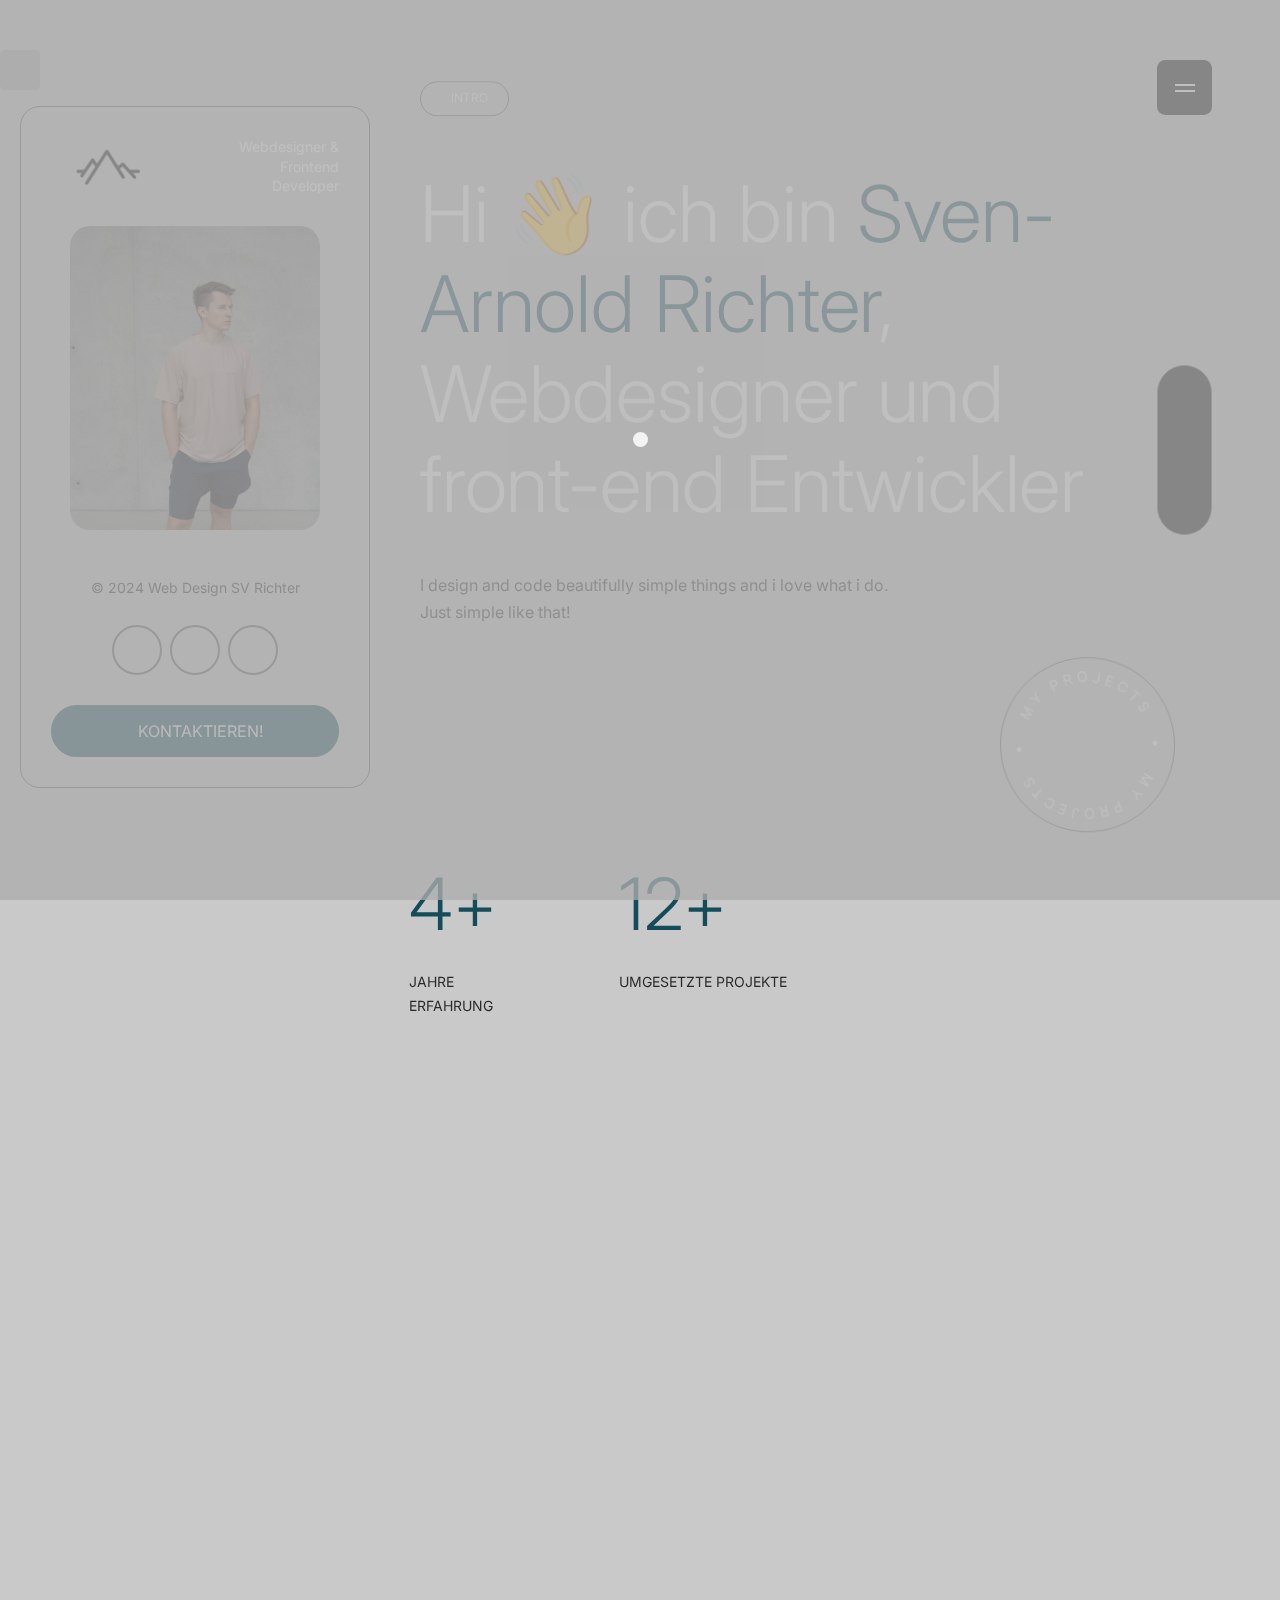
==== home1.html @ eec2a37b "added Footer and Website mockup's" ====
<!DOCTYPE html>
<html lang="en">
<head>
    <meta charset="UTF-8">
    <meta http-equiv="X-UA-Compatible" content="IE=edge">
    <meta name="viewport" content="width=device-width, initial-scale=1.0">
    <title>Webdesign-svrichter Portfolio onepage</title>
    <link rel="icon" type="image/x-icon" href="./assets/images/favicon.png">

    <!-- Font Awesome -->
    <link href="https://cdnjs.cloudflare.com/ajax/libs/font-awesome/6.0.0/css/all.min.css" rel="stylesheet" />
    <!-- Google Fonts -->
    <link href="https://fonts.googleapis.com/css?family=Roboto:300,400,500,700&display=swap" rel="stylesheet"/>
    <!-- MDB -->
    <link href="https://cdnjs.cloudflare.com/ajax/libs/mdb-ui-kit/7.2.0/mdb.min.css" rel="stylesheet"/>
    
    <!-- Font -->
    <link rel="preconnect" href="https://fonts.googleapis.com">
    <link rel="preconnect" href="https://fonts.gstatic.com" crossorigin>
    <link href="https://fonts.googleapis.com/css2?family=Inter:wght@100;200;300;400;500;600;700;800;900&display=swap" rel="stylesheet">

    <!-- Stylesheet -->
    <link rel="stylesheet" href="https://maxst.icons8.com/vue-static/landings/line-awesome/line-awesome/1.3.0/css/line-awesome.min.css">
    <link href="./assets/css/bootstrap.min.css" rel="stylesheet">
    <link rel="stylesheet" href="./assets/css/owl.carousel.min.css">
    <link rel="stylesheet" href="./assets/css/owl.theme.default.min.css">
    <link rel="stylesheet" href="./assets/css/animate.min.css">
    <link rel="stylesheet" href="./assets/css/smooth-scrollbar.css">
    <link rel="stylesheet" href="./assets/css/lightbox.min.css">

    <link rel="stylesheet" href="./assets/css/style.css">
    <link rel="stylesheet" href="./assets/css/responsive.css">

</head>
<body class="home1-page">

    <div class="page-loader">
        <div class="bounceball"></div>
    </div>

    <span class="icon-menu">
        <span class="bar"></span>
        <span class="bar"></span>
    </span>

    <div class="global-color">
        <span class="setting-toggle">
            <i class="las la-cog"></i>
        </span>
        <div class="inner">
            <div class="overlay"></div>
            <div class="global-color-option">
                <span class="close-settings">
                    <i class="las la-times"></i>
                </span>
                <h2>Configuration</h2>
                <div class="global-color-option-inner">
                    <p>Colors</p>
                    <div class="color-boxed">
                        <a href="#" class="clr-active" onclick="color1();"></a>
                        <a href="#" onclick="color2();"></a>
                        <a href="#" onclick="color3();"></a>
                        <a href="#" onclick="color4();"></a>
                        <a href="#" onclick="color5();"></a>
                        <a href="#" onclick="color6();"></a>
                        <a href="#" onclick="color7();"></a>
                        <a href="#" onclick="color8();"></a>
                    </div>

                    <p>THREE DIMENSIONAL SHAPES</p>
                    <ul class="themes">
                        <li class="active"><a href="./home1.html">Solid Color</a></li>
                        <li><a href="./home2.html">Simple Strings</a></li>
                        <li><a href="./home3.html">Water Waves</a></li>
                    </ul>
                </div>
            </div>
        </div>
    </div>

    <div class="responsive-sidebar-menu">
        <div class="overlay"></div>
        <div class="sidebar-menu-inner">
            <div class="menu-wrap">
                <p class="menu-title">Menu</p>
                <ul class="menu scroll-nav-responsive d-flex">
                    <li>
                        <a class="scroll-to" href="#home">
                            <i class="las la-home"></i> <span>Home</span>
                        </a>
                    </li>
                    <li>
                        <a class="scroll-to" href="#about">
                            <i class="lar la-user"></i> <span>Über mich</span>
                        </a>
                    </li>
                    <li>
                        <a class="scroll-to" href="#resume">
                            <i class="las la-briefcase"></i> <span>Lebenslauf</span>
                        </a>
                    </li>
                    <li>
                        <a class="scroll-to" href="#services">
                            <i class="las la-stream"></i> <span>Service</span>
                        </a>
                    </li>
                    <li>
                        <a class="scroll-to" href="#skills">
                            <i class="las la-shapes"></i> <span>Skills</span>
                        </a>
                    </li>
                    <li>
                        <a class="scroll-to" href="#portfolio">
                            <i class="las la-grip-vertical"></i> <span>Portfolio</span>
                        </a>
                    </li>
                    <li>
                        <a class="scroll-to" href="#contact">
                            <i class="las la-envelope"></i> <span>Kontakt</span>
                        </a>
                    </li>
                </ul>
            </div>

            <div class="sidebar-social">
                <p class="menu-title">Social</p>
                <ul class="social-links d-flex align-items-center">
                    <li>
                        <a href=""><i class="lab la-linkedin"></i></a>
                    </li>
                    <li>
                        <a href=""><i class="lab la-instagram"></i></a>
                    </li>
                    <li>
                        <a href=""><i class="lab la-github"></i></a>
                    </li>
                </ul>
            </div>
        </div>
    </div>

    <ul class="menu scroll-nav d-flex">
        <li>
            <a class="scroll-to" href="#home">
                <span>Home</span> <i class="las la-home"></i>
            </a>
        </li>
        <li>
            <a class="scroll-to" href="#about">
                <span>Über mich</span> <i class="lar la-user"></i>
            </a>
        </li>
        <li>
            <a class="scroll-to" href="#resume">
                <span>Lebenslauf</span> <i class="las la-briefcase"></i>
            </a>
        </li>
        <li>
            <a href="#services">
                <span>Service</span> <i class="las la-stream"></i>
            </a>
        </li>
        <li>
            <a class="scroll-to" href="#skills">
                <span>Skills</span> <i class="las la-shapes"></i>
            </a>
        </li>
        <li>
            <a class="scroll-to" href="#portfolio">
                <span>Portfolio</span> <i class="las la-grip-vertical"></i>
            </a>
        </li>
        <li>
            <a class="scroll-to" href="#contact">
                <span>Kontakt</span> <i class="las la-envelope"></i>
            </a>
        </li>
    </ul>

    <div class="left-sidebar my-4">
        <div class="sidebar-header d-flex align-items-center justify-content-between">
            <img src="./assets/images/mountain2.png" alt="Logo">
            <span class="designation">Webdesigner  &amp; Frontend Developer</span>
        </div>
        <img class="me" src="./assets/images/Me-pic.jpg" alt="Me">
        
        <p class="copyright">&copy; 2024  Web Design SV Richter</p>
        <ul class="social-profile d-flex align-items-center flex-wrap justify-content-center">
            <li>
                <a href="https://www.linkedin.com/in/sven-arnold-richter/"><i class="lab la-linkedin"></i></a>
            </li>
            <li>
                <a href=""><i class="lab la-instagram"></i></a>
            </li>
            <li>
                <a href="https://github.com/SvrnA7"><i class="lab la-github"></i></a>
            </li>
        </ul>
        <a href="#" class="theme-btn">
            <i class="las la-envelope"></i> Kontaktieren!
        </a>
    </div>

    <main class="drake-main">
        <div id="smooth-wrapper">
            <div id="smooth-content">

                <div class="left-sidebar">
                    <div class="sidebar-header d-flex align-items-center justify-content-between ">
                        <img src="./assets/images/mountain2.png" alt="Logo">
                        
                    </div>
                    <img class="me" src="./assets/images/_DSC0903.jpg" alt="Me">
                    <h2 class="designation">Wordpress & WIX Studio Webdesigner</h2>
                    <h2 class="address"> aus Berlin</h2>
                    <p class="copyright">&copy; 2024 webdesign-svrichter.de All Rights Reserved</p>
                    <ul class="social-profile d-flex align-items-center flex-wrap justify-content-center">
                        
                        <li>
                            <a href="https://www.linkedin.com/in/sven-arnold-richter/"><i class="lab la-linkedin"></i></a>
                        </li>
                        <li>
                            <a href=""><i class="lab la-instagram"></i></a>
                        </li>
                        <li>
                            <a href="https://github.com/SvrnA7"><i class="lab la-github"></i></a>
                        </li>
                    </ul>
                    <a href="#contact" class="theme-btn">
                        <i class="las la-envelope"></i> Kontaktieren
                    </a>
                </div>

                <section class="hero-section page-section scroll-to-page" id="home">

                    <div class="custom-container">
                        <div class="hero-content content-width">
                            <div class="section-header">
                                <h4 class="subtitle scroll-animation" data-animation="fade_from_bottom">
                                    <i class="las la-home"></i> Intro
                                </h4>
                                <h1 class="scroll-animation" data-animation="fade_from_bottom">Hi 👋 ich bin <span>Sven-Arnold Richter</Sven-Arnod></span>, Webdesigner und front-end Entwickler</h1>
                            </div>
                            <p class="scroll-animation" data-animation="fade_from_bottom">I design and code beautifully simple things and i love what i do. Just simple like that!</p>
                            <a href="#portfolio" 
                                class="go-to-project-btn scroll-to scroll-animation" 
                                data-animation="rotate_up">
                                <img src="./assets/images/round-text.png" alt="">
                                <i class="las la-arrow-down"></i>
                            </a>
        
                            <div class="facts d-flex">
                                <div class="left scroll-animation" data-animation="fade_from_left">
                                    <h1>4+</h1>
                                    <p>Jahre <br>Erfahrung</p>
                                </div>
                                <div class="right scroll-animation" data-animation="fade_from_right">
                                    <h1>12+</h1>
                                    <p>Umgesetzte Projekte</p>
                                </div>
                            </div>
                        </div>
                    </div>
                </section>
        
                <section class="about-area page-section scroll-to-page" id="about">
                    <div class="custom-container">
                        <div class="about-content content-width">
                            <div class="section-header">
                                <h4 class="subtitle scroll-animation" data-animation="fade_from_bottom">
                                    <i class="lar la-user"></i> Über mich
                                </h4>
                                <h1 class="scroll-animation" data-animation="fade_from_bottom">Every great design begin with<br>
                                    an even <span>better story</span></h1>
                            </div>
                            <p class="scroll-animation" data-animation="fade_from_bottom">Since beginning my journey as a freelance designer nearly 8 years ago, 
                                I've done remote work for agencies, consulted for startups, and collaborated with 
                                talented people to create digital products for both business and consumer use. 
                                I'm quietly confident, naturally curious, and perpetually working on improving my 
                                chopsone design problem at a time.</p>
                        </div>
                    </div>
                </section>
        
        
                <section class="resume-area page-section scroll-to-page" id="resume">
                    <div class="custom-container">
                        <div class="resume-content content-width">
                            <div class="section-header">
                                <h4 class="subtitle scroll-animation" data-animation="fade_from_bottom">
                                    <i class="las la-briefcase"></i> Lebenslauf
                                </h4>
                                <h1 class="scroll-animation" data-animation="fade_from_bottom">Bildung & <span>Erfahrungen</span></h1>
                            </div>
        
                            <div class="resume-timeline">
                                <div class="item scroll-animation" data-animation="fade_from_right">
                                    <span class="date">2018 - Heute</span>
                                    <h2>WordPress webdesigner + Onlineshop Betreiber</h2>
                                    <p>Bearfit-shop.de</p>
                                    <h2>Front-End WordPress entwickler</h2>
                                    <p>Codecademy</p>
                                </div>
                                <div class="item scroll-animation" data-animation="fade_from_right">
                                    <span class="date">2023 - heute</span>
                                    <h2>Wix Studio & Wordpress designer</h2>
                                    <p>Designflow Studio</p>
                                    <h2>Web Designer</h2>
                                    <p>Freelancer</p>
                                </div>
                                <div class="item scroll-animation" data-animation="fade_from_right">
                                    <span class="date">2023 -2024 </span>
                                    <h2>Front-end Software Engineer</h2>
                                    <p>Codecademy</p>
                                </div>
                            </div>
        
                        </div>
                    </div>
                </section>
        
        
                <section class="services-area page-section scroll-to-page" id="services">
                    <div class="custom-container">
                        <div class="services-content content-width">
                            <div class="section-header">
                                <h4 class="subtitle scroll-animation" data-animation="fade_from_bottom">
                                    <i class="las la-stream"></i> Service
                                </h4>
                                <h1 class="scroll-animation" data-animation="fade_from_bottom">Meine <span>Spezialisierung</span></h1>
                            </div>
        
                            <div class="services-items">
                                <div class="service-item scroll-animation" data-animation="fade_from_bottom">
                                    <i class="las la-bezier-curve"></i>
                                    <h2>Website Design</h2>
                                    <p>Ich erstelle digitale Produkte und Websites mit benutzerfreundlichem und eindrucksvollen Design's - mit Wix Studio und Wordpress.</p>
                                    <span class="projects">6 Projekte</span>
                                </div>
                                <div class="service-item scroll-animation" data-animation="fade_from_bottom">
                                    <i class="las la-code"></i>
                                    <h2>Entwicklung</h2>
                                    <p>Ich baue Websites, die mit Wix studio, Webflow oder WordPress live gehen.</p>
                                    <span class="projects">7 Projekte</span>
                                </div>
                                <div class="service-item scroll-animation" data-animation="fade_from_bottom">
                                    <i class="las la-bezier-curve"></i>
                                    <h2>SEO/Marketing</h2>
                                    <p>Ich erhöhe den Traffic für Ihre Website mit SEO-optimierten Inhalten.</p>
                                    <span class="projects">2 Projekte</span>
                                </div>
                            </div>
        
                        </div>
                    </div>
                </section>
        
        
                <section class="skills-area page-section scroll-to-page" id="skills">
                    <div class="custom-container">
                        <div class="skills-content content-width">
                            <div class="section-header">
                                <h4 class="subtitle scroll-animation" data-animation="fade_from_bottom">
                                    <i class="las la-shapes"></i> Meine Skills
                                </h4>
                                <h1 class="scroll-animation" data-animation="fade_from_bottom">Meine <span>Skills</span></h1>
                            </div>
        
                            <div class="row skills text-center">
                                <div class="col-md-3 scroll-animation" data-animation="fade_from_left">
                                    <div class="skill">
                                        <div class="skill-inner">
                                            <img src="./assets/images/wordpress.png" alt="Wordpress">
                                            <h1 class="percent">92%</h1>
                                        </div>
                                        <p class="name">Wordpress</p>
                                    </div>
                                </div>
                                <div class="col-md-3 scroll-animation" data-animation="fade_from_bottom">
                                    <div class="skill">
                                        <div class="skill-inner">
                                            <img src="./assets/images/wixlogo.png" alt="Webflow">
                                            <h1 class="percent">85%</h1>
                                        </div>
                                        <p class="name">Wix studio</p>
                                    </div>
                                </div>
                                <div class="col-md-3 scroll-animation" data-animation="fade_from_top">
                                    <div class="skill">
                                        <div class="skill-inner">
                                            <img src="./assets/images/webflow.png" alt="Webflow">
                                            <h1 class="percent">45%</h1>
                                        </div>
                                        <p class="name">Webflow</p>
                                    </div>
                                </div>
                                <div class="col-md-3 scroll-animation" data-animation="fade_from_right">
                                    <div class="skill">
                                        <div class="skill-inner">
                                            <img src="./assets/images/react.png" alt="React">
                                            <h1 class="percent">90%</h1>
                                        </div>
                                        <p class="name">React</p>
                                    </div>
                                </div>
                                <div class="col-md-3 scroll-animation" data-animation="fade_from_left">
                                    <div class="skill">
                                        <div class="skill-inner">
                                            <img src="./assets/images/Affinitydesigner.png" alt="Affinity">
                                            <h1 class="percent">86%</h1>
                                        </div>
                                        <p class="name">Affinity designer, photo, publisher</p>
                                    </div>
                                </div>
                                <div class="col-md-3 scroll-animation" data-animation="fade_from_bottom">
                                    <div class="skill">
                                        <div class="skill-inner">
                                            <img src="./assets/images/Adobeexpress.png" alt="Adobe express">
                                            <h1 class="percent">70%</h1>
                                        </div>
                                        <p class="name">Adobe Express</p>
                                    </div>
                                </div>
                                <div class="col-md-3 scroll-animation" data-animation="fade_from_bottom">
                                    <div class="skill">
                                        <div class="skill-inner">
                                            <img src="./assets/images/Canvalogo.png" alt="Canva">
                                            <h1 class="percent">70%</h1>
                                        </div>
                                        <p class="name">Canva</p>
                                    </div>
                                </div>
                            </div>
        
                        </div>
                    </div>
                </section>
        
        
                <section class="portfolio-area page-section scroll-to-page" id="portfolio">
                    <div class="custom-container">
                        <div class="portfolio-content content-width">
                            <div class="section-header">
                                <h4 class="subtitle scroll-animation" data-animation="fade_from_bottom">
                                    <i class="las la-grip-vertical"></i> portfolio
                                </h4>
                                <h1 class="scroll-animation" data-animation="fade_from_bottom">Umgesetzte <span>Projekte</span></h1>
                            </div>
        
                            <div class="row portfolio-items">
                                <div class="col-md-12 scroll-animation" data-animation="fade_from_bottom">
                                    <div class="portfolio-item portfolio-full">
                                        <div class="portfolio-item-inner">
                                            <a href="./assets/images/screencapture-bearfit-shop-de-2024-04-03-14_45_32.jpg" data-lightbox="example-1">
                                                <img src="./assets/images/Bearfit-shop-crop.png" alt="Portfolio">
                                            </a>
        
                                            <ul class="portfolio-categories">
                                                <li>
                                                    <a href="">Canva</a>
                                                </li>
                                                <li>
                                                    <a href="">Affinity</a>
                                                </li>
                                                <li>
                                                    <a href="">WordPress</a>
                                                </li>
                                            </ul>
                                        </div>
                                        <h2><a href="https://bearfit-shop.de/">Bearfit-shop.de</a></h2>
                                    </div>
                                </div>
        
                                <div class="col-md-6 scroll-animation" data-animation="fade_from_left">
                                    <div class="portfolio-item portfolio-half">
                                        <div class="portfolio-item-inner">
                                            <a href="./assets/images/screencapture-svenseurope95-wixstudio-io-my-site-6-2024-04-03-15_07_42.png" data-lightbox="example-1">
                                                <img src="./assets/images/Ahorn camp bsp.png" alt="Portfolio">
                                            </a>

                                            <img src="./assets/images/portfolio2.jpg" alt="Portfolio">
        
                                            <ul class="portfolio-categories">
                                                <li>
                                                    <a href="">Wix studio</a>
                                                </li>
                                                <li>
                                                    <a href="">Bootstrap</a>
                                                </li>
                                            </ul>
                                        </div>
                                        <h2><a href="https://svenseurope95.wixstudio.io/my-site-6">Ahorn Camp Website Template</a></h2>
                                    </div>
                                </div>
        
                                <div class="col-md-6 scroll-animation" data-animation="fade_from_right">
                                    <div class="portfolio-item portfolio-half">
                                        <div class="portfolio-item-inner">
                                            <a href="./assets/images/Warm-camp-template.png" data-lightbox="example-1">
                                                <img src="./assets/images/Warm-camp-crop.png" alt="Portfolio">
                                            </a>
        
                                            <ul class="portfolio-categories">
                                                <li>
                                                    <a href="">Figma</a>
                                                </li>
                                                <li>
                                                    <a href="">Webflow</a>
                                                </li>
                                            </ul>
                                        </div>
                                        <h2><a href="">Taskly Dashboard</a></h2>
                                    </div>
                                </div>
        
                                <div class="col-md-12 scroll-animation" data-animation="fade_from_bottom">
                                    <div class="portfolio-item portfolio-half">
                                        <div class="portfolio-item-inner">
                                            <a href="./assets/images/portfolio4.jpg" data-lightbox="example-1">
                                                <img src="./assets/images/portfolio4.jpg" alt="Portfolio">
                                            </a>
        
                                            <ul class="portfolio-categories">
                                                <li>
                                                    <a href="">Figma</a>
                                                </li>
                                                <li>
                                                    <a href="">React</a>
                                                </li>
                                            </ul>
                                        </div>
                                        <h2><a href="">Hinterland - Real Estate Site Redesign</a></h2>
                                    </div>
                                </div>
        
                                <div class="col-md-12 scroll-animation" data-animation="fade_from_bottom">
                                    <div class="portfolio-item portfolio-half">
                                        <div class="portfolio-item-inner">
                                            <a href="./assets/images/portfolio5.jpg" data-lightbox="example-1">
                                                <img src="./assets/images/portfolio5.jpg" alt="Portfolio">
                                            </a>
        
                                            <ul class="portfolio-categories">
                                                <li>
                                                    <a href="">Framer</a>
                                                </li>
                                            </ul>
                                        </div>
                                        <h2><a href="">Lewis Portfolio Framer Template</a></h2>
                                    </div>
                                </div>
                            </div>
        
                        </div>
                    </div>
                </section>
        
        
                
        
        


                <section class="contact-area page-section scroll-content" id="contact">
                    <div class="custom-container">
                        <div class="contact-content content-width">
                            <div class="section-header">
                                <h4 class="subtitle scroll-animation" data-animation="fade_from_bottom">
                                    <i class="las la-dollar-sign"></i> Kontakt
                                </h4>
                                <h1 class="scroll-animation" data-animation="fade_from_bottom">Let's Work <span>Together!</span></h1>
                            </div>
                            <h3 class="scroll-animation" data-animation="fade_from_bottom">info@webdesign-svrichter.de</h3>
                            <p id="required-msg">Die mit * markierten Felder müssen ausgefüllt werden.</p>

                            <form class="contact-form scroll-animation" data-animation="fade_from_bottom" method="POST" action="mailer.php">
                                <div class="alert alert-success messenger-box-contact__msg" style="display: none" role="alert">
                                    Ihre Nachricht wurde erfolgreich gesendet.
                                </div>
                                <div class="row">
                                    <div class="col-md-6">
                                        <div class="input-group">
                                            <label for="full-name">full Name <sup>*</sup></label>
                                            <input type="text" name="full-name" id="full-name" placeholder="Ihr vollständiger Name">
                                        </div>
                                    </div>
                                    <div class="col-md-6">
                                        <div class="input-group">
                                            <label for="email">Email <sup>*</sup></label>
                                            <input type="email" name="email" id="email" placeholder="Ihre E-Mail Adresse">
                                        </div>
                                    </div>
                                    <div class="col-md-6">
                                        <div class="input-group">
                                            <label for="phone-number">Telefon <span>(optional)</span></label>
                                            <input type="number" name="phone-number" id="phone-number" placeholder="Ihre Telefon Nummer">
                                        </div>
                                    </div>
                                    <div class="col-md-6">
                                        <div class="input-group">
                                            <label for="subject">Betreff <sup>*</sup></label>
                                            <select name="subject" id="subject">
                                                <option value="">Bitte Betreff auswählen</option>
                                                <option value="subject1">Projekt Anfrage</option>
                                                <option value="subject2">Angebot anfordern</option>
                                                <option value="subject3">Sonstiges</option>
                                            </select>
                                        </div>
                                    </div>
                                    <div class="col-md-12">
                                        <div class="input-group">
                                            <label for="budget">Ihr Budget <span>(optional)</span></label>
                                            <input type="number" name="budget" id="budget" placeholder="Das Budget für Ihr Projekt">
                                        </div>
                                    </div>
                                    <div class="col-md-12">
                                        <div class="input-group">
                                            <label for="message">message</label>
                                            <textarea name="message" id="message" placeholder="Schreiben Sie Ihre Nachricht hier..."></textarea>
                                        </div>
                                    </div>
                                    <div class="col-md-12">
                                        <div class="input-group upload-attachment">
                                            <div>
                                                <label for="upload-attachment">
                                                    <i class="las la-cloud-upload-alt"></i> add an attachment
                                                    <input type="file" name="file" id="upload-attachment">
                                                </label>
                                                
                                            </div>
                                            
                                        </div>
                                    </div>
                                    <div class="col-md-12">
                                        <div class="input-group submit-btn-wrap">
                                            <button class="theme-btn" name="submit" type="submit" id="submit-form">Senden</button>
                                        </div>
                                    </div>
                                </div>
                            </form>

                        </div>
                    </div>
                </section>


            </div>
        </div>
    </main>



    <!-- Footer -->
<footer class="text-center text-white scroll-animation" style="background-color:#6e6e6e;" data-animation="fade_from_bottom">

  <div class="mb-4">
        <img src="assets\images\portfolio2.jpg" alt="Image" >
    </div>
<!-- Grid container -->
  <div class="container p-4">

    <!-- Section: Social media -->
    <section class="mb-4">
      <!-- Instagram -->
      <a class="btn btn-secondary  m-1 " style="background-color: transparent" href="#!" role="button"><i class="fab fa-instagram"></i></a>

      <!-- Linkedin -->
      <a class="btn btn-secondary m-1" style="background-color:transparent" href="#!" role="button"><i class="fab fa-linkedin-in"></i></a>
      <!-- Github -->
      <a class="btn btn-secondary  m-1" style="background-color: transparent" href="#!" role="button"><i class="fab fa-github"></i></a>
    </section>
    <!-- Section: Social media -->



    <!-- Section: Text -->
    <section class="mb-4 text-lg-start">
        <div class="row">
        <!-- Grid column -->
        <div class="col-lg-3 col-md-6 mb-4"></div>
        <div class="col-lg-6 mb-4  ">
            <p>
                Lorem ipsum dolor sit amet consectetur adipisicing elit. Sunt
                distinctio earum repellat quaerat voluptatibus placeat nam,
                commodi optio  pariatur est quia magnam eum harum corrupti dicta,
                aliquam sequi voluptate quas.
            </p>
        </div>
       </div>
    </section>
    <!-- Section: Text -->


    <!-- Section: Links -->
    <section class="mb-4 ">
      <!--Grid row-->
      <div class="row ">
        <!--Grid column-->
        <div class="col-lg-3 col-md-6 mb-4"></div>
        <div class="col-lg-3 col-md-6 mb-4 mb-md-0 ">
          <h5 class="text-uppercase">Links</h5>

          <ul class="list-unstyled mb-0 ">
            <li>
              <a class="scroll-to text-white custom-link" href="#home"><i class="las la-home"></i> Home</a>
            </li>
            <li>
              <a href="#about" class="scroll-to text-white custom-link">Über mich</a>
            </li>
            <li>
              <a href="#resume" class="scroll-to text-white custom-link">Lebenslauf</a>
            </li>
            <li>
              <a href="#services" class="scroll-to text-white custom-link">Service</a>
            </li>
          </ul>
        </div>
        <!--Grid column-->

        <!--Grid column-->
        <div class="col-lg-3 col-md-6 mb-4 mb-md-0">
          <h5 class="text-uppercase">Links</h5>

          <ul class="list-unstyled mb-0">
            <li>
              <a href="#!" class="scroll-to text-white custom-link">Skills</a>
            </li>
            <li>
              <a href="#!" class="scroll-to text-white custom-link">Porftolio</a>
            </li>
            <li>
              <a href="#!" class="scroll-to text-white custom-link">Link 3</a>
            </li>
            <li>
              <a href="#!" class="scroll-to text-white custom-link">Impressum</a>
            </li>
          </ul>
        </div>
        <!--Grid column-->
      </div>

        <div class="row d-flex align-items-center">
            <div class="col-12 my-4">
                <p>Kontakt:</p>
                <h2 class="email">info@webdesign-svrichter.de</h2>
            </div>
        </div>

      <!--Grid row-->
    </section>
    <!-- Section: Links -->

  </div>
  <!-- Grid container -->

  <!-- Copyright -->
  <div class="text-center p-3" style="background-color: rgba(0, 0, 0, 0.2)">
     <p class="copyright" >&copy; 2024 <a href="#" class="custom-link">webdesign-svrichter.de</a> All Rights Reserved</p> 
  </div>
  <!-- Copyright -->

</footer>
<!-- Footer -->

    <script src="./assets/js/jquery.js"></script>
    <script src="./assets/js/bootstrap.bundle.min.js"></script>
    <script src="./assets/js/owl.carousel.js"></script>
    <script src="./assets/js/gsap.min.js"></script>
    <script src="./assets/js/ScrollTrigger.min.js"></script>
    <script src="./assets/js/ScrollToPlugin.min.js"></script>
    <script src="./assets/js/lightbox.min.js"></script>
    
    <script src="./assets/js/main.js"></script>
    <script src="./assets/js/ajax-form.js"></script>
    <script src="./assets/js/color.js"></script>

    <!-- MDB -->
    <script type="text/javascript" src="https://cdnjs.cloudflare.com/ajax/libs/mdb-ui-kit/7.2.0/mdb.umd.min.js"></script>
    

</body>
</html>
---- assets/css/smooth-scrollbar.css ----
scrollbar,[scrollbar],[data-scrollbar]{display:block;position:relative;overflow:scroll}scrollbar .scroll-content,[scrollbar] .scroll-content,[data-scrollbar] .scroll-content{-webkit-transform:translate3d(0,0,0);transform:translate3d(0,0,0);will-change:transform}scrollbar.scrolling .scroll-content,[scrollbar].scrolling .scroll-content,[data-scrollbar].scrolling .scroll-content{pointer-events:none}scrollbar.scrolling .scroll-content .scroll-content,[scrollbar].scrolling .scroll-content .scroll-content,[data-scrollbar].scrolling .scroll-content .scroll-content{pointer-events:auto}scrollbar .scrollbar-track,[scrollbar] .scrollbar-track,[data-scrollbar] .scrollbar-track{position:absolute;opacity:0;z-index:1;-webkit-transition:opacity .5s 1s ease-out,background .5s ease-out;transition:opacity .5s 1s ease-out,background .5s ease-out;background:0 0}scrollbar .scrollbar-track.show,[scrollbar] .scrollbar-track.show,[data-scrollbar] .scrollbar-track.show,scrollbar .scrollbar-track:hover,[scrollbar] .scrollbar-track:hover,[data-scrollbar] .scrollbar-track:hover{opacity:1;-webkit-transition-delay:0s;transition-delay:0s}scrollbar .scrollbar-track:hover,[scrollbar] .scrollbar-track:hover,[data-scrollbar] .scrollbar-track:hover{background:rgba(222,222,222,.75)}scrollbar .scrollbar-track-x,[scrollbar] .scrollbar-track-x,[data-scrollbar] .scrollbar-track-x{bottom:0;left:0;width:100%;height:8px}scrollbar .scrollbar-track-y,[scrollbar] .scrollbar-track-y,[data-scrollbar] .scrollbar-track-y{top:0;right:0;width:8px;height:100%}scrollbar .scrollbar-thumb,[scrollbar] .scrollbar-thumb,[data-scrollbar] .scrollbar-thumb{position:absolute;top:0;left:0;width:8px;height:8px;background:rgba(0,0,0,.5);border-radius:4px}
---- assets/css/style.css ----
/* 
    -- Table of Content --

    * 01 - Menu
    * 02 - Responsive Sidebar Menu
    * 03 - Global Color
    * 04 - Header
    * 05 - Section Header
    * 06 - Left Sidebar
    * 07 - Hero Section
    * 08 - Home 3
    * 09 - Home 5
    * 10 - About
    * 11 - Resume
    * 12 - Services
    * 13 - Skills
    * 14 - Portfolio
    * 15 - Testimonial
    * 16 - Client
    * 17 - Pricing Table
    * 18 - Contact
    * 19 - Breadcrumb
    * 20 - Blog items
    * 21 - Blog Style 2
    * 22 - Blog Details
    * 23 - Comment
    * 24 - Comment Form
    * 25 - Footer
    * @Keyframe

*/
:root {
    --primary_color: #094452;
}
*,*::before,*::after {
    margin: 0;
    padding: 0;
    box-sizing: border-box;
}

body {
    font-family: 'Inter', sans-serif;
    font-size: 16px;
    scroll-behavior: smooth;
    color: #1e1e1e;
    background: #c9c9c9;
    line-height: 1.7;
    overflow-x: hidden;
    height: 100vh;
}
.bg-white {
    background: #fff;
}
img {
    max-width: 100%;
}
a {
    text-decoration: none;
    color: #1f2826;
}

.text-right {
    text-align: right;
}
ul {
    list-style: none;
    margin: 0;
    padding: 0;
}
.content-width {
    max-width: 770px;
    width: 100%;
    margin-left: auto;
}
.theme-btn {
    background: var(--primary_color);
    color: #e2e2e2;
    display: block;
    text-align: center;
    padding: 11px 58px 10px 58px;
    display: inline-flex;
    align-items: center;
    border-radius: 30px;
    justify-content: center;
    text-transform: uppercase;
    border: none;
    transition: .3s;
    cursor: pointer;
    border: 2px solid var(--primary_color);
}
.theme-btn i {
    font-size: 24px;
    margin-right: 10px;
    display: block;
    margin-bottom: 3px;
}
.theme-btn:hover {
    background: none;
    color: var(--primary_color);
}
.custom-container {
    max-width: 1130px;
    padding: 0 15px;
    margin: auto;
}
.subtitle {
    font-size: 12px;
    color: #ffffff;
    text-transform: uppercase;
    font-weight: 300;
    margin: 0;
    border: 1px solid #565656;
    padding: 9px 20px;
    border-radius: 30px;
    margin-bottom: 53px;
    display: inline-flex;
    align-items: center;
}
.subtitle i {
    margin-bottom: 1px;
    font-size: 14px;
    margin-right: 10px;
}

.page-loader {
    position: fixed;
    left: 0;
    top: 0;
    width: 100%;
    height: 100%;
    z-index: 10000;
    background: #acacac;
    display: flex;
    align-items: center;
    justify-content: center;
}
.page-loader .bounceball {
    position: relative;
    display: inline-block;
    height: 37px;
    width: 15px;
}
.page-loader .bounceball:before {
    position: absolute;
    content: '';
    display: block;
    top: 0;
    width: 15px;
    height: 15px;
    border-radius: 50%;
    background-color: #fff;
    transform-origin: 50%;
    animation: bounceLoader 500ms alternate infinite ease;
}


/* Icon Menu */
.icon-menu {
    position: absolute;
    right: 68px;
    top: 60px;
    width: 55px;
    height: 55px;
    border-radius: 15%;
    display: flex;
    flex-direction: column;
    align-items: center;
    justify-content: center;
    gap: 4px;
    cursor: pointer;
    transition: .3s;
    background: #9e9e9e;
    z-index: 99;
}
.icon-menu span {
    width: 20px;
    display: block;
    height: 2px;
    background: #fff;
    transition: .3s;
}
.icon-menu:hover {
    border-color: var(--primary_color);
}
.icon-menu:hover span {
    background: var(--primary_color);
}


#scroll-section {
    /* overflow-x: hidden !important;
    overflow-y: auto !important; */
    /* width: 100%; */
    /* height: 100%; */
    /* height: 100vh; */
}
.scroll-content {
    /* transform: translate(0) !important; */
}
main.drake-main {
    /* inset: 0px;
    width: 100%;
    height: 100vh;
    position: fixed; */
    /* overflow: hidden; */
}
.page-section {
    overflow: hidden;
}


/* 01 - Menu */
.menu {
    flex-direction: column;
    border: 1px solid #575757;
    border-radius: 30px;
    position: fixed;
    right: 68px;
    top: 322px;
    width: 55px; 
    text-align: center;
    gap: 20px;
    padding: 24px 0;
    background: #c6c6c6;
    z-index: 20;
}
.menu li .scroll-to,
.menu li a {
    display: block;
    position: relative;
    /* padding: 10px 10px; */
    width: 55px;
    transition: .3s;
    color: #999999;
    cursor: pointer;
}
.menu li a.active,
.menu li a:hover,
.menu li .scroll-to.active,
.menu li .scroll-to:hover {
    color: var(--primary_color);
}
.menu li .scroll-to:hover span,
.menu li a:hover span {
    opacity: 1;
    visibility: visible;
}
.menu li .scroll-to i,
.menu li a i {
    font-size: 20px;
    display: block;
}
.menu li .scroll-to span,
.menu li a span {
    position: absolute;
    transition: .3s;
    font-size: 12px;
    background: #404042;
    right: 100%;
    color: #fff;
    display: block;
    padding: 3px 8px;
    border-radius: 5px;
    visibility: hidden;
    opacity: 0;
}
.menu li .scroll-to span::before,
.menu li a span::before {
    content: '';
    width: 10px;
    height: 10px;
    background: #404042;
    position: absolute;
    right: -3px;
    top: 50%;
    transform: rotate(54deg) skew(-8deg, -39deg);
    margin-top: -5px;
    z-index: -1;
}

.menu-title {
    text-align: start;
    letter-spacing: 1px;
    font-size: 14px;
    
    color: #dddddd;
}


/* 02 - Responsive Sidebar Menu */
.responsive-sidebar-menu {
    position: fixed;
    left: 0;
    top: 0;
    width: 100%;
    height: 100%;
    z-index: 99;
    opacity: 0;
    visibility: hidden;
    transition: .2s;
}
.responsive-sidebar-menu.active {
    opacity: 1;
    visibility: visible;
}
.global-color .inner .overlay,
.responsive-sidebar-menu .overlay {
    position: absolute;
    left: 0;
    top: 0;
    width: 100%;
    height: 100%;
    z-index: -1;
    background: #565656;
    opacity: 0.5;
}
.responsive-sidebar-menu .sidebar-menu-inner {
    max-width: 345px;
    width: 100%;
    margin-left: auto;
    background: #040404;
    height: 100%;
    overflow-x: hidden;
    padding-top: 50px;
    margin-right: -250px;
    transition: .3s;
}
.responsive-sidebar-menu.active .sidebar-menu-inner {
    margin-right: 0;
}
.responsive-sidebar-menu .sidebar-menu-inner .menu-wrap {
    width: 46%;
    margin: auto;
}
.responsive-sidebar-menu .sidebar-menu-inner .menu-wrap p {
    font-size: 18px;
}
.responsive-sidebar-menu .sidebar-menu-inner .menu-wrap .menu {
    position: relative;
    right: auto;
    left: 0;
    top: 0;
    transform: translateY(0);
    background: none;
    border-radius: 0;
    border: none;
    margin-bottom: 30px;
}
.responsive-sidebar-menu .sidebar-menu-inner .menu-wrap .menu li a {
    display: flex;
    align-items: center;
    gap: 10px;
}
.responsive-sidebar-menu .sidebar-menu-inner .menu-wrap .menu li a:hover span {
    color: #fff;
}
.responsive-sidebar-menu .sidebar-menu-inner .menu-wrap .menu li a i {
    margin-bottom: 2px;
}
.responsive-sidebar-menu .sidebar-menu-inner .menu-wrap .menu li a span {
    position: relative;
    right: 0;
    opacity: 1;
    visibility: visible;
    color: #999999;
    background: none;
    margin: 0;
    padding: 0;
    border-radius: 0;
}
.responsive-sidebar-menu .sidebar-menu-inner .menu-wrap .menu li a span::before {
    display: none
}
.responsive-sidebar-menu .sidebar-menu-inner .menu-wrap .menu li a.active span {
    color: #fff;
}
.responsive-sidebar-menu .sidebar-menu-inner .global-color-option,
.responsive-sidebar-menu .sidebar-menu-inner .sidebar-social {
    width: 46%;
    margin: auto;
}
.responsive-sidebar-menu .sidebar-menu-inner .sidebar-social ul {
    gap: 15px;
}
.responsive-sidebar-menu .sidebar-menu-inner .sidebar-social ul li a {
    color: #999999;
    transition: .3s;
    font-size: 16px;
}
.responsive-sidebar-menu .sidebar-menu-inner .sidebar-social ul li a:hover {
    color: var(--primary_color);
}

/* 03 - Global Color */
.global-color {
    position: fixed;
    left: 0;
    top: 50px;
    z-index: 100;
}
.global-color .inner {
    position: fixed;
    left: 0;
    top: 0;
    width: 100%;
    height: 100%;
    z-index: 99;
    opacity: 0;
    visibility: hidden;
    transition: .2s;
}
.global-color.active .inner {
    opacity: 1;
    visibility: visible;
}
.global-color .setting-toggle {
    width: 40px;
    height: 40px;
    display: flex;
    align-items: center;
    justify-content: center;
    font-size: 20px;
    cursor: pointer;
    background: #b0b0b0;
}
.global-color .inner .global-color-option .close-settings {
    position: absolute;
    right: 20px;
    top: 20px;
    color: #fff;
    font-size: 20px;
}
.global-color .inner .global-color-option .global-color-option-inner p {
    text-transform: uppercase;
    font-size: 13px;
    color: #fff;
    line-height: 1.2;
    margin-bottom: 25px;
}
.global-color .inner .global-color-option .global-color-option-inner .themes {
    display: flex;
    flex-wrap: wrap;
    padding-top: 30px;
}
.global-color .inner .global-color-option .global-color-option-inner .themes li {
    margin-right: 80px;
    margin-bottom: 55px;
}
.global-color .inner .global-color-option .global-color-option-inner .themes li a {
    font-size: 14px;
    color: #fff;
    font-weight: 500;
    display: block;
    line-height: 1.2;
    position: relative;
}
.global-color .inner .global-color-option .global-color-option-inner .themes li a::before {
    content: '';
    width: 100%;
    height: 1px;
    background: #fff;
    position: absolute;
    left: 0;
    top: 50%;
    opacity: 0;
    transition: .3s;
}
.global-color .inner .global-color-option .global-color-option-inner .themes li a:hover::before,
.global-color .inner .global-color-option .global-color-option-inner .themes li.active a::before {
    opacity: 1;
}
.global-color .inner .global-color-option {
    max-width: 1043px;
    width: 100%;
    margin-left: auto;
    background: #191919;
    height: 100%;
    overflow-x: hidden;
    padding-top: 50px;
    margin-right: -400px;
    transition: .4s;
    padding: 134px;
}
.global-color .inner .global-color-option h2 {
    color: #fff;
    font-weight: 200;
    font-size: 34px;
    line-height: 1.2;
    margin-bottom: 80px;
}
.global-color.active .inner .global-color-option {
    margin-right: 0;
}
.global-color .global-color-option .color-boxed {
    display: flex;
    align-items: center;
    flex-wrap: wrap;
    gap: 26px;
    margin-bottom: 105px;
    padding-top: 30px;
}
.global-color .global-color-option .color-boxed a {
    display: block;
    width: 30px;
    height: 30px;
    border-radius: 50%;
    position: relative;
    background: #0a065d;
}
.global-color .global-color-option .color-boxed a::before {
    content: '';
    border: 1px solid #fff;
    position: absolute;
    border-radius: 50%;
    width: calc(100% + 10px);
    height: calc(100% + 10px);
    left: 50%;
    top: 50%;
    transform: translate(-50%, -50%);
    opacity: 0;
    transition: .3s;
}
.global-color .global-color-option .color-boxed a::after {
    content: '';
    position: absolute;
    border: none;
    transform: translate(-50%, -50%);
    width: 4px;
    height: 4px;
    left: 50%;
    top: 50%;
    background: #fff;
    border-radius: 50%;
    opacity: 0;
}
.global-color .global-color-option .color-boxed a.clr-active::after,
.global-color .global-color-option .color-boxed a:hover::after,
.global-color .global-color-option .color-boxed a:hover::before,
.global-color .global-color-option .color-boxed a.clr-active::before {
    opacity: 1;
}
.global-color .global-color-option .color-boxed a:nth-child(2) {
    background: #e4af12;
}
.global-color .global-color-option .color-boxed a:nth-child(3) {
    background: #ff9500;
}
.global-color .global-color-option .color-boxed a:nth-child(4) {
    background: #14c5fd;
}
.global-color .global-color-option .color-boxed a:nth-child(5) {
    background: #c0c0c0;
}
.global-color .global-color-option .color-boxed a:nth-child(6) {
    background: #13f3bf;
}
.global-color .global-color-option .color-boxed a:nth-child(7) {
    background: #f31313;
}
.global-color .global-color-option .color-boxed a:nth-child(8) {
    background: #ff99cc;
}
.global-color .global-color-option .color-boxed a:nth-child(9) {
    background: #cceb00;
}
.global-color .global-color-option .color-boxed a i {
    font-size: 14px;
}


/* 04 - Header */
.header-area {
    background: #1f1f1f;
    position: sticky;
    top: 0;
    z-index: 100;
    padding: 25px 0;
}
.header-area .logo {
    display: block;
}
.header-area .logo img {
    display: block;
}
.header-area nav {
    transition: .3s;
}
.header-area nav .nav-menu {
    gap: 25px;
    display: flex;
}
.header-area nav .nav-menu li {
    position: relative;
}
.header-area nav .nav-menu li .toggle-sub-dropdown,
.header-area nav .nav-menu li .toggle-dropdown {
    display: none;
    width: 35px;
    text-align: center;
}
.header-area nav .nav-menu li .dropdown {
    position: absolute;
    left: 0;
    width: 200px;
    background: #000;
    box-shadow: 1px 6px 20px rgb(0 0 0 / 20%);
    transition: .3s;
    opacity: 0;
    visibility: hidden;
    padding: 5px 0;
}
.header-area nav .nav-menu li .dropdown li a {
    padding: 8px 15px;
    line-height: 1.2;
}
.header-area nav .nav-menu li:hover > .dropdown {
    opacity: 1;
    visibility: visible;
}
.header-area nav .nav-menu li .dropdown li .dropdown {
    left: 100%;
    top: 0;
}
.header-area nav .nav-menu li a {
    color: #fff;
    display: block;
    transition: .3s;
    padding: 8px 0;
}
.header-area nav .nav-menu li a:hover {
    color: var(--primary_color);
}
.header-area .header-right .show-menu-toggle {
    display: none;
    width: 40px;
    height: 40px;
    border-radius: 4px;
    align-items: center;
    justify-content: center;
    font-size: 20px;
    cursor: pointer;
    color: #fff;
    border: 1px solid rgb(255 255 255 / 30%);
    margin-left: auto;
}
.header-area nav .close-menu {
    display: none;
    cursor: pointer;
    position: absolute;
    right: 30px;
    top: 30px;
    font-size: 25px;
    cursor: pointer;
    color: #fff;
}


/* 05 - Section Header */
.section-header h1 {
    font-size: 48px;
    line-height: 60px;
    color: #fff;
    font-weight: 300;
    margin-bottom: 33px;
}
.section-header h1 span {
    color: var(--primary_color);
}


/* 06 - Left Sidebar */
.left-sidebar {
    max-width: 485px;
    width: 100%;
    border-radius: 20px;
    border: 1px solid #565656;
    position: fixed;
    left: 20px;
    top: 47%;
    transform: translateY(-50%);
    padding: 30px;
    z-index: 10;
    
}

.drake-main .left-sidebar {
    display: none;
}
.left-sidebar > img.me {
    border-radius: 20px;
    display: block;
    margin-bottom: 30px;
}
.left-sidebar .sidebar-header {
    margin-bottom: 30px;
}
.left-sidebar .sidebar-header .designation {
    max-width: 110px;
    text-align: right;
    color: #fff;
    font-size: 14px;
    font-weight: 400;
}
.left-sidebar h2 {
    font-size: 24px;
    color: #fff;
    text-align: center;
    font-weight: 300;
}
.left-sidebar .address {
    margin-bottom: 30px;
}
.left-sidebar .copyright {
    font-size: 14px;
    text-align: center;
    margin-bottom: 20px;
}
.left-sidebar .social-profile {
    gap: 8px;
    margin-bottom: 20px;
}
.left-sidebar .social-profile li a {
    display: block;
    width: 50px;
    height: 50px;
    line-height: 46px;
    text-align: center;
    border: 2px solid #565656;
    border-radius: 50%;
    color: #999999;
    font-size: 20px;
    transition: .3s;
}
.left-sidebar .social-profile li a:hover {
    color: var(--primary_color);
    border-color: var(--primary_color);
}
.left-sidebar .theme-btn {
    width: 100%;
}



/* 07 - Hero Section */
.hero-section {
    padding: 68px 0;
    position: relative;
    overflow: hidden;
}
.hero-section .hero-content {
    position: relative;
    z-index: 3;
}
.hero-section .hero-content h1 {
    font-size: 78px;
    letter-spacing: -0.2px;
    line-height: 90px;
    margin-bottom: 43px;
    font-weight: 300;
}
.hero-section .hero-content h1 span {
    color: var(--primary_color);
}
.hero-section .hero-content > p {
    max-width: 480px;
    margin-bottom: 31px;
}
.hero-section .hero-content .go-to-project-btn {
    width: 175px;
    height: 175px;
    display: flex;
    align-items: center;
    justify-content: center;
    margin-left: auto;
    border-radius: 50%;
    border: 1px solid #575757;
    position: relative;
    overflow: hidden;
    margin-right: 15px;
}
.hero-section .hero-content .go-to-project-btn img {
    display: block;
    animation: rotating 6s infinite linear;
}
.hero-section .hero-content .go-to-project-btn i {
    position: absolute;
    color: #fff;
    font-size: 40px;
    display: block;
}
.hero-section .hero-content .facts {
    gap: 100px;
    margin-top: 55px;
}
.hero-section .hero-content .facts h1 {
    font-size: 72px;
    color: var(--primary_color);
    line-height: 56px;
    margin-bottom: 38px;
}
.hero-section .hero-content .facts p {
    font-size: 14px;
    line-height: 24px;
    text-transform: uppercase;
}

/* 08 - Home 3 */
.home1-page,
.home5-page,
.home6-page {
    background: #c9c9c9;
}
.home-3 {
    overflow: hidden;
}
.home-3:before {
    content: '';
    background: #000;
    position: absolute;
    left: 0;
    top: 0;
    width: 100%;
    height: 100%;
    z-index: 1;
    opacity: 0.6;
}
.home1-page .menu,
.home5-page .menu,
.home6-page .menu,

.home1-page .icon-menu,
.home5-page .icon-menu,
.home6-page .icon-menu {
    background: #000000;
}
/* 09 - Home 5 */
body .body-overlay {
    position: fixed;
    left: 0;
    top: 0;
    width: 100%;
    height: 100%;
    object-fit: cover;
    z-index: -1;
}
.home2-page .body-overlay,
.home3-page .body-overlay {
    opacity: 0.1;
}
.home1-page .body-overlay,
.home4-page .body-overlay,
.home5-page .body-overlay {
    opacity: 0.3;
}



/* 10 - About */
.about-area {
    padding-top: 90px;
    padding-bottom: 90px;
}
.about-area .about-content p {
    line-height: 30px;
    max-width: 610px;
}


/* 11 - Resume */
.resume-area {
    padding-top: 90px;
    padding-bottom: 90px;
}
.resume-area .resume-content .resume-timeline .item {
    position: relative;
    padding-left: 74px;
    padding-bottom: 68px;
}
.resume-area .resume-content .resume-timeline .item:last-child {
    padding-bottom: 0;
}
.resume-area .resume-content .resume-timeline .item:last-child::after {
    height: calc(100% - 10px);
}
.resume-area .resume-content .resume-timeline .item::after {
    content: '';
    background: #333333;
    width: 1px;
    height: 100%;
    position: absolute;
    left: 0;
    top: 10px;
    z-index: -1;
}
.resume-area .resume-content .resume-timeline .item::before {
    content: '';
    position: absolute;
    width: 12px;
    height: 12px;
    background: #656565;
    border-radius: 50%;
    left: -6px;
    top: 7px;
    transition: .3s;
}
.resume-area .resume-content .resume-timeline .item .date {
    display: block;
    margin-bottom: 28px;
    transition: .3s;
}
.resume-area .resume-content .resume-timeline .item h2 {
    font-size: 24px;
    font-weight: 300;
    margin-bottom: 5px;
    color: #fff;
}
.resume-area .resume-content .resume-timeline .item h2 a {
    color: #fff;
    display: block;
}
.resume-area .resume-content .resume-timeline .item p {
    font-size: 13px;
    color: #999999;
    margin-bottom: 18px;
}
.resume-area .resume-content .resume-timeline .item p:last-child {
    margin-bottom: 0;
}
.resume-area .resume-content .resume-timeline .item:hover::before {
    background: var(--primary_color);
}
.resume-area .resume-content .resume-timeline .item:hover .date {
    color: var(--primary_color);
}



/* 12 - Services */
.services-area {
    padding-top: 90px;
    padding-bottom: 90px;
}
.services-items .service-item {
    border: 1px solid #565656;
    border-radius: 20px;
    transition: .3s;
    position: relative;
    padding: 44px 48px 41px 48px;
    margin-bottom: 10px;
}
.services-items .service-item:last-child {
    margin-bottom: 0;
}
.services-items .service-item h2 {
    font-size: 24px;
    font-weight: 300;
    margin-bottom: 8px;
    color: #fff;
}
.services-items .service-item h2 a {
    color: #fff;
    transition: .3s;
}
.services-items .service-item:hover {
    border-color: var(--primary_color);
}
.services-items .service-item:hover h2 a {
    color: var(--primary_color);
}
.services-items .service-item p {
    font-size: 14px;
    color: #999999;
    margin-bottom: 30px;
}
.services-items .service-item .projects {
    font-size: 12px;
    color: #fff;
    text-transform: uppercase;
    display: inline-block;
}
.services-items .service-item:hover .projects {
    text-decoration: underline;
}
.services-items .service-item i {
    position: absolute;
    font-size: 30px;
    color: var(--primary_color);
    top: 45px;
    right: 50px;
}



/* 13 - Skills */
.skills-area {
    padding-top: 90px;
    padding-bottom: 40px;
}
.skills .skill {
    margin-bottom: 50px;
}
.skills .skill .skill-inner {
    border: 2px solid #565656;
    border-radius: 85px;
    padding: 54px 0 48px 0;
    margin-bottom: 20px;
    transition: .3s;
}
.skills .skill:hover .skill-inner {
    border-color: var(--primary_color);
}
.skills .skill .skill-inner img {
    display: block;
    margin: auto auto 29px auto;
}
.skills .skill .skill-inner h1 {
    font-size: 30px;
    color: var(--primary_color);
    font-weight: 300;
    margin: 0;
}
.skills .skill p {
    font-size: 14px;
    color: #fff;
    margin: 0;
}



/* 14 - Portfolio */
.portfolio-area {
    padding-top: 90px;
    padding-bottom: 90px;
}
.portfolio-items .portfolio-item {
    margin-bottom: 62px;
}
.portfolio-items > div:last-child .portfolio-item {
    margin-bottom: 0;
}
.portfolio-items .portfolio-item .portfolio-item-inner {
    height: 370px;
    overflow: hidden;
    border-radius: 30px;
    position: relative;
    margin-bottom: 30px;
}
.portfolio-items .portfolio-item.portfolio-full .portfolio-item-inner {
    height: 410px;
}
.portfolio-items .portfolio-item .portfolio-item-inner img {
    display: block;
    width: 100%;
    height: 100%;
    object-fit: cover;
}
.portfolio-items .portfolio-item .portfolio-item-inner .portfolio-categories {
    position: absolute;
    display: flex;
    flex-wrap: wrap;
    gap: 10px;
    align-items: center;
    bottom: 20px;
    left: 20px;
}
.portfolio-items .portfolio-item .portfolio-item-inner .portfolio-categories li a {
    display: block;
    font-size: 14px;
    background: #fff;
    color: #000;
    padding: 7px 20px;
    border-radius: 19px;
    transition: .3s;
}
.portfolio-items .portfolio-item:hover .portfolio-item-inner .portfolio-categories li a {
    background: #1f1f1f;
    color: #fff;
}
.portfolio-items .portfolio-item h2 {
    font-size: 24px;
    font-weight: 300;
    margin: 0;
}
.portfolio-items .portfolio-item h2 a {
    color: #fff;
    display: inline-block;
    border-bottom: 1px solid transparent;
    transition: .3s;
}
.portfolio-items .portfolio-item:hover h2 a {
    border-color: #ffffff;
}




/* 15 - Testimonial */
.testimonial-item .testimonial-item-inner {
    border: 2px solid #565656;
    border-radius: 30px;
    padding: 50px 50px 43px 50px;
}
.testimonial-item .testimonial-item-inner .author {
    gap: 16px;
    margin-bottom: 45px;
}
.testimonial-item .testimonial-item-inner .author img {
    width: 45px;
    height: 45px;
    border-radius: 50%;
    object-fit: cover;
}
.testimonial-item .testimonial-item-inner .author h3 {
    font-size: 18px;
    font-weight: 300;
    color: #fff;
    margin-bottom: 6px;
}
.testimonial-item .testimonial-item-inner .author p {
    color: #999999;
    font-size: 13px;
    margin: 0;
    line-height: 1.3;
}
.testimonial-item .testimonial-item-inner .author p span {
    color: var(--primary_color);
}
.testimonial-item .testimonial-item-inner > p {
    font-size: 24px;
    color: #fff;
    font-weight: 300;
    line-height: 36px;
    margin-bottom: 27px;
}
.testimonial-item .testimonial-item-inner .project-btn {
    font-size: 12px;
    color: #fff;
    text-transform: uppercase;
    display: inline-block;
}

.testimonial-area .testimonial-slider-wrap .testimonial-footer-nav {
    margin-top: 50px;
}
.testimonial-area .testimonial-slider-wrap .testimonial-footer-nav .testimonial-nav {
    gap: 15px;
}
.testimonial-area .testimonial-slider-wrap .testimonial-footer-nav .testimonial-nav button {
    width: 45px;
    height: 45px;
    display: block;
    background: none;
    border-radius: 50%;
    text-align: center;
    border: 2px solid #565656;
    font-size: 18px;
    color: #fff;
    transition: .3s;
}
.testimonial-area .testimonial-slider-wrap .testimonial-footer-nav .testimonial-nav button:hover {
    border-color: var(--primary_color);
    color: var(--primary_color);
}
.testimonial-area .testimonial-slider-wrap .testimonial-footer-nav .testimonial-nav #testimonial-slide-count {
    font-size: 13px;
    color: #666666;
    font-weight: 300;
}
.testimonial-area .testimonial-slider-wrap .testimonial-footer-nav .testimonial-nav #testimonial-slide-count .left {
    color: #fff;
}

/* 16 - Client */
.clients-logos {
    padding-top: 100px;
}
.clients-logos h4 {
    color: #fff;
    text-transform: uppercase;
    font-size: 14px;
    font-weight: 300;
    margin-bottom: 57px;
}
.clients-logos .col-md-3 {
    margin-bottom: 74px;
}
.clients-logos img {
    display: block;
    opacity: 0.3;
    transition: .3s;
}
.clients-logos img:hover {
    opacity: 1;
}



/* 17 - Pricing Table */
.pricing-area {
    padding-top: 90px;
    padding-bottom: 90px;
}

.pricing-table-items .pricing-table {
    border: 1px solid #565656;
    border-radius: 30px;
    padding: 37px 40px 40px 40px;
    height: 100%;
    display: flex;
    flex-direction: column;
    justify-content: space-between;
    transition: .3s;
}
.pricing-table-items .pricing-table:hover {
    border-color: var(--primary_color);
}
.pricing-table-items .pricing-table .pricing-table-header {
    border-bottom: 1px solid #555555;
    padding-bottom: 20px;
    margin-bottom: 34px;
}
.pricing-table-items .pricing-table .pricing-table-header .top {
    margin-bottom: 30px;
}
.pricing-table-items .pricing-table .pricing-table-header h4 {
    font-size: 18px;
    text-transform: uppercase;
    font-weight: 300;
    color: #fff;
    margin: 0;
}
.pricing-table-items .pricing-table .pricing-table-header .top p {
    font-size: 13px;
    line-height: 20px;
    color: #999999;
    margin: 0;
}
.pricing-table-items .pricing-table .pricing-table-header h1 {
    font-size: 48px;
    color: var(--primary_color);
    font-weight: 300;
    margin: 0;
}
.pricing-table-items .pricing-table .pricing-table-header h1 span {
    font-size: 24px;
    color: #999999;
}
.pricing-table-items .pricing-table ul {
    margin-bottom: 80px;
}
.pricing-table-items .pricing-table ul li {
    font-size: 14px;
    color: #fff;
    line-height: 24px;
    font-weight: 300;
    margin-bottom: 10px;
}

.pricing-table-items .pricing-table ul li:last-child {
    margin-bottom: 0;
}
.pricing-table-items .info {
    font-size: 14px;
    color: #fff;
    line-height: 24px;
    margin: 60px 0 0 0;
}
.pricing-table-items .info a {
    color: var(--primary_color);
    text-decoration: underline;
}



/* 18 - Contact */
.contact-area {
    padding-bottom: 50px;
}
.contact-area .contact-content h3 {
    font-size: 24px;
    color: #fff;
    font-weight: 300;
    margin-bottom: 60px;
}
.contact-area .contact-content #required-msg {
    color: #fc4545;
    font-size: 14px;
    margin-bottom: 31px;
    display: none;
}
.contact-area .contact-content #required-msg.show {
    display: block;
}
.contact-area .contact-content .contact-form .input-group {
    margin-bottom: 34px;
}
.contact-area .contact-content .contact-form .input-group label {
    display: block;
    font-size: 12px;
    text-transform: uppercase;
    color: #fff;
    margin-bottom: 2px;
}
.contact-area .contact-content .contact-form .input-group label sup {
    color: #fc4545;
    font-size: 12px;
    top: 0;
}
.contact-area .contact-content .contact-form .input-group label span {
    color: #999999;
    text-transform: none;
}
.contact-area .contact-content .contact-form .input-group select,
.contact-area .contact-content .contact-form .input-group textarea,
.contact-area .contact-content .contact-form .input-group input {
    display: block;
    color: #fff;
    width: 100%;
    border: none;
    background: none;
    font-size: 18px;
    padding: 0;
    transition: .2s;
    padding-bottom: 3px;
}
.contact-area .contact-content .contact-form .input-group textarea {
    height: 140px;
    border-bottom: 1px solid #555555;
    resize: none;
}
.contact-area .contact-content .contact-form .input-group select {
    display: block;
    margin-left: -5px !important;
    font-weight: 300;
}
.contact-area .contact-content .contact-form .input-group select:focus,
.contact-area .contact-content .contact-form .input-group textarea:focus,
.contact-area .contact-content .contact-form .input-group input:focus {
    outline: none;
    box-shadow: none;
    border-color: #555555;
}
.contact-area .contact-content .contact-form .input-group textarea::placeholder,
.contact-area .contact-content .contact-form .input-group input::placeholder {
    color: #666666;
}
.contact-area .contact-content .contact-form .input-group.upload-attachment {
    position: relative;
}
.contact-area .contact-content .contact-form .input-group.upload-attachment label {
    overflow: hidden;
    position: relative;
    display: inline-flex;
    align-items: center;
    gap: 10px;
}
.contact-area .contact-content .contact-form .input-group.upload-attachment label i {
    font-size: 18px;
    display: block;
    margin-bottom: 2px;
}
.contact-area .contact-content .contact-form .input-group.upload-attachment input {
    position: absolute;
    left: 0;
    top: 0;
    opacity: 0;
}
.contact-area .contact-content .contact-form .input-group.submit-btn-wrap {
    margin-bottom: 0;
    margin-top: 18px;
}



/* 19 - Breadcrumb */
.breadcrumb-area {
    position: relative;
    padding: 50px 0px 50px;
    background: #1f1f1f;
    overflow: hidden;
    z-index: 1;
}
.breadcrumb-area::before,
.breadcrumb-area::after {
    content: '';
    position: absolute;
    left: -50px;
    top: -50px;
    width: 200px;
    height: 200px;
    border-radius: 50%;
    background: rgb(255 255 255 / 10%);
    z-index: -1;
    box-shadow: 0px 0px 0 20px rgb(255 255 255 / 5%);
}
.breadcrumb-area::after {
    left: auto;
    right: -50px;
    top: auto;
    bottom: -50px;
}
.breadcrumb-area .breadcrumb-content h1 {
    font-size: 45px;
    color: #fff;
    font-weight: 300;
    margin-bottom: 20px;
}
.breadcrumb-area .breadcrumb-content .breadcrumbs {
    display: flex;
    align-items: center;
    gap: 10px;
}
.breadcrumb-area .breadcrumb-content .breadcrumbs li {
    text-transform: uppercase;
    color: #d1d1d1;
    font-size: 14px;
    position: relative;
    display: flex;
    align-items: center;
    gap: 8px;
}
.breadcrumb-area .breadcrumb-content .breadcrumbs li i {
    display: block;
    margin-bottom: 1px;
}
.breadcrumb-area .breadcrumb-content .breadcrumbs li:last-child::before {
    display: none;
}
.breadcrumb-area .breadcrumb-content .breadcrumbs li a {
    font-weight: 500;
    color: #ffffff;
}

/* 20 - Blog items */
.blog-content-area {
    padding-top: 100px;
    padding-bottom: 60px;
}
.blog-content-area .blog-items {
    padding-right: 20px;
}
.blog-item {
    margin-bottom: 40px;
}
.blog-item .blog-thumbnail {
    margin-bottom: 30px;
}
.blog-item .blog-thumbnail img {
    display: block;
    width: 100%;
    border-radius: 6px;
}
.blog-item .meta {
    display: flex;
    align-items: center;
    gap: 35px;
    margin-bottom: 10px;
}
.blog-item .meta li {
    text-transform: uppercase;
    font-size: 14px;
    position: relative;
    line-height: 1.2;
}
.blog-item .meta li::before {
    content: '';
    position: absolute;
    right: -21px;
    top: 7px;
    background: #808080;
    width: 5px;
    height: 5px;
    border-radius: 50%;
}
.blog-item .meta li:last-child::before {
    display: none;
}
.blog-item .meta li a {
    font-weight: 500;
    display: flex;
    align-items: center;
    gap: 5px;
    transition: .3s;
    /* opacity: 0.5; */
    color: #fff;
    

    background: linear-gradient(to top right, var(--primary_color) -200%,transparent 300%);
    background-repeat: no-repeat;
    background-size: 0 0.0625em;
    background-position: 0 95%;
    transition: .25s;
}
.blog-item .meta li a:hover {
    background-size: 100% 0.3625em;
}
.blog-item .meta li a i {
    display: block;
    font-size: 18px;
    margin-bottom: 1px;
    color: var(--primary_color);
}
.blog-item .blog-item-content h1 {
    font-size: 28px;
    line-height: 1.2;
    margin-bottom: 20px;
}
.blog-item .blog-item-content h1 a {
    color: #fff;
    display: inline-block;

    background: linear-gradient(to top right,var(--primary_color) -200%,transparent 300%);
    background-repeat: no-repeat;
    background-size: 0 0.0625em;
    background-position: 0 95%;
    transition: .25s;
}
.blog-item .blog-item-content h1 a:hover {
    background-size: 100% 0.3625em;
}
.blog-item p {
    /* color: #686a6f; */
    line-height: 1.8;
    margin-bottom: 15px;
}
.blog-item .blog-item-content .read-more-btn {
    display: inline-block;
    text-transform: uppercase;
    position: relative;
    font-size: 16px;
    color: #fff;
    font-weight: 500;
    letter-spacing: 0.4px;
    border-bottom: 2px solid var(--primary_color);
    padding: 4px 0;
    transition: .3s;
}
.blog-item .blog-item-content .read-more-btn:hover {
    border-color: #fff;
    color: var(--primary_color);
}

.blog-sidebar .blog-sidebar-item {
    padding: 40px;
    background: #2a2a2a;
    margin-bottom: 40px;
    border-radius: 4px;
}
.blog-sidebar .blog-sidebar-item:last-child {
    margin-bottom: 0;
}
.blog-sidebar .blog-sidebar-item h3 {
    font-size: 20px;
    font-weight: 600;
    line-height: 1.1;
    color: #ffffff;
    margin-bottom: 30px;
    position: relative;
    display: inline-block;
}
.blog-sidebar .blog-sidebar-item h3::before {
    content: '';
    width: 50px;
    height: 2px;
    background: var(--primary_color);
    right: -60px;
    position: absolute;
    top: 11px;
}
.blog-sidebar .blog-sidebar-item ul li {
    line-height: 1.6;
    padding: 10px 0;
    border-bottom: 1px solid #686a70;
    margin: 3px 0;
}
.blog-sidebar .blog-sidebar-item ul li:first-child {
    margin-top: 0;
    padding-top: 0;
}
.blog-sidebar .blog-sidebar-item ul li:last-child {
    padding-bottom: 0;
    margin-bottom: 0;
    border: none;
}
.blog-sidebar .blog-sidebar-item ul li a {
    display: block;
    color: #ffffff;
    font-weight: 300;
    transition: .3s;
}
.blog-sidebar .blog-sidebar-item ul li a:hover {
    color: var(--primary_color);
}
.blog-sidebar .blog-sidebar-item.blog-sidebar-search {
    padding: 0;
    background: none;
}
.search-form {
    display: block;
    position: relative;
}
.search-form input {
    display: block;
    width: 100%;
    line-height: 40px;
    padding: 19px 80px 19px 35px;
    background: #2a2a2a;
    border-radius: 4px;
    border: 1px solid transparent;
    font-weight: 300;
    transition: .3s;
    color: #fff;
}
.search-form input:focus {
    box-shadow: none;
    outline: none;
    border-color: var(--primary_color);
}
.search-form button {
    position: absolute;
    right: 0;
    top: 0;
    height: 100%;
    border: none;
    background: none;
    cursor: pointer;
    width: 70px;
    font-size: 25px;
    color: #fff;
}
.blog-sidebar .blog-sidebar-item.blog-tags ul {
    display: flex;
    gap: 10px;
    flex-wrap: wrap;
    align-items: center;
}
.blog-sidebar .blog-sidebar-item.blog-tags ul li {
    padding: 0;
    margin: 0;
    border: none;
}
.blog-sidebar .blog-sidebar-item.blog-tags ul li a {
    background: #fff;
    padding: 6px 18px;
    color: #000;
    font-weight: 400;
    border-radius: 30px;
    font-size: 14px;
}
.blog-sidebar .blog-sidebar-item.blog-tags ul li a:hover {
    background: #000;
    color: #fff;
}

/* 21 - Blog Style 2 */
.blog-item2 {
    text-align: center;
}
.blog-item2 .blog-thumbnail {
    height: 255px;
    margin-bottom: 0;
}
.blog-item2 .blog-thumbnail img {
    width: 100%;
    height: 100%;
    object-fit: cover;
}
.blog-item2 .blog-item-content {
    position: relative;
    margin-top: -22px;
    padding: 0 20px;
}
.blog-item2 .meta {
    margin: 0;
    background: #2a2a2a;
    padding: 12px 20px;
    border-radius: 4px;
    display: inline-flex;
    box-shadow: 0px 10px 30px 0px rgb(0 0 0 / 5%);
    margin-bottom: 20px;
}
.blog-item2 .meta li {
    font-size: 12px;
}
.blog-item2 .meta li a {
    color: #a0a0a0;
}
.blog-item2 .meta li a:hover {
    color: #fff;
}
.blog-item2 .meta li a,
.blog-item2 .blog-item-content h1 a {
    background: none;
}
.blog-item2 .blog-item-content h1 {
    font-size: 25px;
}
.blog-item2 .blog-item-content h1 a:hover {
    color: var(--primary_color);
}
.blog-item2 .blog-item-content .read-more-btn {
    font-size: 14px;
}

/* 22 - Blog Details */
.blog-details-area {
    padding-top: 100px;
    padding-bottom: 100px;
}
.blog-details-area .blog-details-content .meta {
    margin-bottom: 15px;
}
.blog-details-area .blog-details-content p {
    font-size: 15px;
    color: #999999;
    color: #fff;
    font-weight: 300;
}
.blog-details-area .blog-details-content h3 {
    color: #ffffff;
    font-size: 22px;
    font-weight: 600;
    margin-bottom: 15px;
}
.blog-details-area .blog-details-content .lists {
    margin-bottom: 1rem;
}
.blog-details-area .blog-details-content .lists li {
    display: block;
    position: relative;
    font-size: 15px;
    line-height: 32px;
    padding-left: 25px;
}
.blog-details-area .blog-details-content .lists li::before {
    content: '';
    background: #999999;
    width: 10px;
    height: 2px;
    position: absolute;
    top: 15px;
    left: 5px;
}
.blog-details-area .blog-details-content .tags {
    display: flex;
    align-items: center;
    flex-wrap: wrap;
    gap: 10px;
    margin-top: 40px;
}
.blog-details-area .blog-details-content .tags li a {
    display: block;
    background: #fff;
    color: #000;
    font-size: 14px;
    font-weight: 500;
    padding: 7px 20px;
    border-radius: 30px;
    transition: .3s;
}
.blog-details-area .blog-details-content .tags li a:hover {
    background: #000000;
    color: #fff;
}

/* 23 - Comment */
.comments-area h3 {
    color: #fff;
    font-size: 20px;
    font-weight: 500;
    margin-bottom: 30px;
    line-height: 1.2;
}
.comments-area .comments .comments-list .comment-item {
    margin-bottom: 40px;
}
.comments-area .comments .comments-list .comment-item .comment-body {
    display: flex;
    align-items: flex-start;
    gap: 30px;
}
.comments-area .comments .comments-list .comment-item .comment-body .comment-avatar {
    flex: none;
    width: 90px;
    height: 90px;
    border-radius: 50%;
}
.comments-area .comments .comments-list .comment-item .comment-body .comment-avatar img {
    width: 100%;
    height: 100%;
    object-fit: cover;
    border-radius: 50%;
}
.comments-area .comments .comments-list .comment-item .comment-body .comment-content {
    flex: 1;
}
.comments-area .comments .comments-list .comment-item .comment-body .comment-content h4 {
    color: #fff;
    font-size: 20px;
    line-height: 1.1;
    display: flex;
    align-items: center;
    margin-bottom: 20px;
}

.comments-area .comments .comments-list .comment-item .comment-body .comment-content h4 .date {
    display: block;
    font-size: 12px;
    font-weight: 400;
    margin-left: 40px;
    /* color: #999999; */
    position: relative;
    text-transform: uppercase;
    color: var(--primary_color);
}
.comments-area .comments .comments-list .comment-item .comment-body .comment-content h4 .date::before {
    content: '';
    width: 20px;
    height: 1px;
    position: absolute;
    left: -25px;
    top: 5px;
    /* background: #999999; */
    background: var(--primary_color);
}
.comments-area .comments .comments-list .comment-item .comment-body .comment-content p {
    color: #686a6f;
    margin: 0;
}
.comments-area .comments .comments-list .comment-item .comment-body .comment-content .reply-btn {
    text-transform: uppercase;
    padding: 7px 20px;
    font-size: 12px;
    margin-top: 20px;
}
.comments-area .comments .children {
    padding-left: 60px;
    border-top: 1px solid #686a70;
    padding-top: 40px;
}

/* 24 - Comment Form */
.comment-form {
    padding-top: 20px;
}
.comment-form h3 {
    color: #fff;
    font-size: 20px;
    font-weight: 500;
    margin-bottom: 30px;
    line-height: 1.2;
}
.comment-form form .input-group {
    margin-bottom: 20px;
}

.comment-form form .input-group input,
.comment-form form .input-group textarea {
    font-size: 14px;

    display: block;
    color: #fff;
    width: 100%;
    border: none;
    background: none;
    padding: 0;
    transition: .2s;
    padding-bottom: 3px;
}
.comment-form form .input-group input:focus,
.comment-form form .input-group textarea:focus {
    outline: none;
    box-shadow: none;
}
.comment-form form .input-group textarea {
    height: 180px;
    border-bottom: 1px solid #555555;
    resize: none;
}


/* 25 - Footer */

.custom-link {
    transition: text-decoration;
    transition-delay: 0.5s; /* Verzögerung des Hovern um 0,5 Sekunden */
    }

/* Benutzerdefiniertes CSS für Link-Unterstreichung beim Hover */
.custom-link:hover {
    text-decoration: underline;
    color: #1f1f1f;
    }

.footer-area {
    background: #1f1f1f;
    position: relative;
    overflow: hidden;
    z-index: 1;
    padding-top: 100px;
    padding-bottom: 100px;
}
.footer-area::before {
    content: '';
    position: absolute;
    left: 0;
    top: 0;
    width: 100%;
    height: 100%;
    z-index: -1;
    background: url('../images/bg-shape.png') center no-repeat;
    background-size: cover;
    opacity: 0.4;
}
.footer-area .footer-widget-item h3 {
    color: #fff;
    text-transform: capitalize;
    font-weight: 600;
    margin-bottom: 30px;
    font-size: 20px;
}
.footer-area .footer-widget-item p {
    color: #cccccc;
    font-size: 15px;
}
.footer-area .footer-widget-item .social-links {
    display: flex;
    flex-wrap: wrap;
    align-items: center;
    gap: 30px;
    margin-top: 30px;
}
.footer-area .footer-widget-item .social-links li a {
    color: #ccc;
    font-size: 18px;
    transition: .3s;
}
.footer-area .footer-widget-item .social-links li a:hover {
    color: #fff;
}
.footer-area .footer-widget-item .social-links li a i {
    display: block;
}
.footer-area .footer-widget-item.footer-links ul li + li {
    margin-top: 15px;
}
.footer-area .footer-widget-item.footer-links ul li a {
    color: #ccc;
    font-size: 15px;
    display: block;
    transition: .3s;
}
.footer-area .footer-widget-item.footer-links ul li a:hover {
    color: #fff;
}
.footer-area .footer-widget-item.footer-contact-widget ul li {
    display: block;
}
.footer-area .footer-widget-item.footer-contact-widget ul li + li {
    margin-top: 15px;
}
.footer-area .footer-widget-item.footer-contact-widget ul li .title {
    color: #fff;
    text-transform: uppercase;
    font-weight: 700;
    display: block;
    position: relative;
    z-index: 1;
    font-size: 14px;
    margin-bottom: 5px;
    line-height: 1.2;
}
.footer-area .footer-widget-item.footer-contact-widget ul li .sub-title {
    color: #cccccc;
    font-size: 15px;
}




/* @Keyframe */
@keyframes rotating {
    0% {
        transform: rotate(0);
    }
    100% {
        transform: rotate(360deg);
    }
}

@keyframes bounceLoader {
    0% {
        top: 30px;
        height: 5px;
        border-radius: 60px 60px 20px 20px;
        transform: scaleX(2);
    }
    35% {
        height: 15px;
        border-radius: 50%;
        transform: scaleX(1);
    }
    100% {
        top: 0;
    }
}

/*Additional CSS*/

.global-color .setting-toggle {
    border-radius: 5px !important;
}

.global-color .setting-toggle i {
    animation: rotating 3s infinite linear !important;
}
---- assets/css/responsive.css ----
@media (max-width: 2000px) {
    .left-sidebar {
        max-width: 400px;
    }
    .left-sidebar .sidebar-header {
        margin-bottom: 30px;
    }
    .left-sidebar .social-profile {
        margin-bottom: 30px;
    }
    .left-sidebar .copyright {
        margin-bottom: 25px;
    }
    
    .menu {
        top: 50%;
        transform: translateY(-50%);
    }
}

@media (max-width: 1555px) {
    .left-sidebar {
        max-width: 350px;
        padding: 30px;
    }
    .left-sidebar > img.me {
        width: 100%;
        max-width: 250px;
        margin-left: auto;
        margin-right: auto;
        margin-bottom: 46px;
    }
    .left-sidebar .sidebar-header .designation {
        line-height: 1.4;
    }
}

@media (max-width: 1220px) {
    .custom-container {
        max-width: 767px;
    }
    .content-width {
        max-width: 100%;
    }
    .section-header h1 br {
        display: none;
    }
    .left-sidebar {
        position: relative;
        max-width: 767px;
        left: 0;
        margin: auto;
        top: 0;
        transform: translateY(0);
        margin-top: 20px;
        display: none;
    }

    .drake-main .left-sidebar {
        display: block;
    }
    .left-sidebar > img.me {
        width: auto;
    }
    .icon-menu {
        position: fixed;
    }
    .menu {
        display: none !important;
    }
    .responsive-sidebar-menu .sidebar-menu-inner .menu-wrap .menu {
        display: flex !important;
    }
    .resume-area,
    .about-area {
        padding-bottom: 50px;
    }
    .about-area .about-content p {
        max-width: 100%;
    }
    .testimonial-area {
        padding-top: 50px;
    }

    .services-items {
        display: flex;
        gap: 15px;
    }
    .services-items .service-item {
        margin-bottom: 0;
        padding: 30px 30px 30px 30px;
        width: 33.3333%;
    }
    .services-items .service-item h2 {
        font-size: 20px;
        margin-bottom: 10px;
    }
    .services-items .service-item p {
        margin-bottom: 25px;
    }
    .services-items .service-item i {
        font-size: 20px;
        top: 25px;
        right: 20px;
    }
    .pricing-table-items .pricing-table .theme-btn {
        padding: 11px 40px 10px 40px;
    }
}
@media (max-width: 977px) {
    .blog-three-columns-main .blog-content-area .row > .col-md-4 {
        width: 50%;
    }
}
@media (max-width: 787px) {
    .hero-section .hero-content h1 {
        font-size: 58px;
        line-height: 1.3;
    }
    .hero-section .hero-content .facts h1 {
        font-size: 52px;
    }
}

@media (max-width: 767px) {
    .icon-menu {
        right: 30px;
        top: 30px;
    }
    .hero-section .hero-content .go-to-project-btn {
        margin-left: 0;
    }
    .skills-area .skills-content .row .col-md-3 {
        flex: 0 0 auto;
        width: 50%;
    }
    .clients-logos .row .col-md-3 {
        flex: 0 0 auto;
        width: 33.3333%;
        margin-bottom: 54px;
    }
    .pricing-area {
        padding-top: 50px;
    }
    .pricing-table-items .pricing-table {
        margin-bottom: 15px;
        display: block;
        height: auto;
    }
    .pricing-table-items .pricing-table .theme-btn {
        width: 100%;
        padding: 13px 20px;
    }
    .pricing-table-items .pricing-table ul {
        margin-bottom: 50px;
    }
    .contact-area .contact-content h3 {
        margin-bottom: 50px;
    }
    .header-area .custom-container .row .col-sm-6 {
        flex: 0 0 auto;
        width: 50%;
    }
    .header-area .header-right .show-menu-toggle  {
        display: flex;
    }
    .header-area .header-right nav {
        position: fixed;
        right: 0;
        max-width: 350px;
        width: 100%;
        height: 100%;
        z-index: 100;
        background: #1f1f1f;
        padding: 60px 40px 40px 40px;
        overflow-x: hidden;
        top: 0;
        margin-right: -300px;
        opacity: 0;
        visibility: hidden;
    }
    .header-area .header-right nav.active {
        opacity: 1;
        margin-right: 0;
        visibility: visible;
    }
    .header-area nav .nav-menu li + li {
        margin-top: 10px;
    }
    .header-area .header-right nav .nav-menu {
        display: block;
    }
    .header-area nav .close-menu {
        display: block;
    }
    .header-area nav .nav-menu li {
        display: flex;
        flex-wrap: wrap;
        align-items: center;
    }
    .header-area nav .nav-menu li a {
        flex: 1;
    }
    .header-area nav .nav-menu li .dropdown {
        position: relative;
        visibility: visible;
        opacity: 1;
        width: 100%;
        display: none;
    }
    .header-area nav .nav-menu li .dropdown li a {
        font-size: 14px;
    }
    .header-area nav .nav-menu li .dropdown li {
        margin: 0;
    }
    .header-area nav .nav-menu li .toggle-sub-dropdown,
    .header-area nav .nav-menu li .toggle-dropdown {
        display: block;
    }
    .header-area nav .nav-menu li .dropdown li .dropdown {
        padding-left: 15px;
        left: 0;
    }
    .header-area nav .nav-menu li.active > .dropdown {
        display: block;
    }
    .global-color .inner .global-color-option h2 {
        margin-bottom: 60px;
    }
    .global-color .inner .global-color-option {
        padding: 100px 50px;
    }
    .global-color .global-color-option .color-boxed {
        margin-bottom: 50px;
        padding-top: 10px;
    }
    .global-color .inner .global-color-option .global-color-option-inner .themes {
        padding-top: 10px;
    }
    .global-color .inner .global-color-option .global-color-option-inner .themes li {
        margin-right: 40px;
        margin-bottom: 20px;
    }
    .services-items {
        display: grid;
        grid-template-columns: 1fr 1fr;
    }
    .services-items .service-item {
        width: 100%;
    }

    .blog-sidebar {
        margin-top: 50px;
    }
    .blog-three-columns-main .blog-content-area .row > .col-md-4 {
        width: 100%;
    }
    .footer-area {
        padding-bottom: 60px;
    }
    .footer-area .footer-widget-item {
        margin-bottom: 40px;
    }
}
@media (max-width: 584px) {
    .subtitle {
        margin-bottom: 40px;
    }
    .section-header h1 {
        font-size: 38px;
        line-height: 1.4;
    }
    .skills-area,
    .services-area,
    .resume-area,
    .about-area,
    .hero-section {
        padding-bottom: 0;
    }
    .hero-section .hero-content h1 {
        font-size: 50px;
    }
    .hero-section .hero-content .facts h1 {
        font-size: 48px;
        margin-bottom: 25px;
    }
    .hero-section .hero-content .facts p br {
        display: none;
    }
    .hero-section .hero-content .facts {
        gap: 20px;
    }
    .resume-area .resume-content .resume-timeline .item {
        padding-left: 50px;
    }
    .services-items {
        grid-template-columns: 1fr;
    }
    .portfolio-area {
        padding-top: 40px;
    }
    .clients-logos .row .col-md-3 {
        width: 50%;
    }
    .contact-area  {
        padding-bottom: 80px;
    }

    .breadcrumb-area .breadcrumb-content h1 {
        font-size: 30px;
        margin-bottom: 15px;
    }

    .comments-area .comments .comments-list .comment-item .comment-body {
        gap: 15px;
    }
    .comments-area .comments .comments-list .comment-item .comment-body .comment-avatar {
        width: 60px;
        height: 60px;
    }
    .comments-area .comments .comments-list .comment-item .comment-body .comment-content h4 {
        margin-bottom: 15px;
    }
    .comments-area .comments .children {
        padding-left: 40px;
    }
}
@media (max-width: 425px) {
    .comments-area .comments .comments-list .comment-item .comment-body .comment-content h4 {
        flex-direction: column;
        justify-content: flex-start;
        align-items: flex-start;
    }
    .comments-area .comments .comments-list .comment-item .comment-body .comment-content h4 .date {
        margin-left: 26px;
        margin-top: 10px;
    }
}
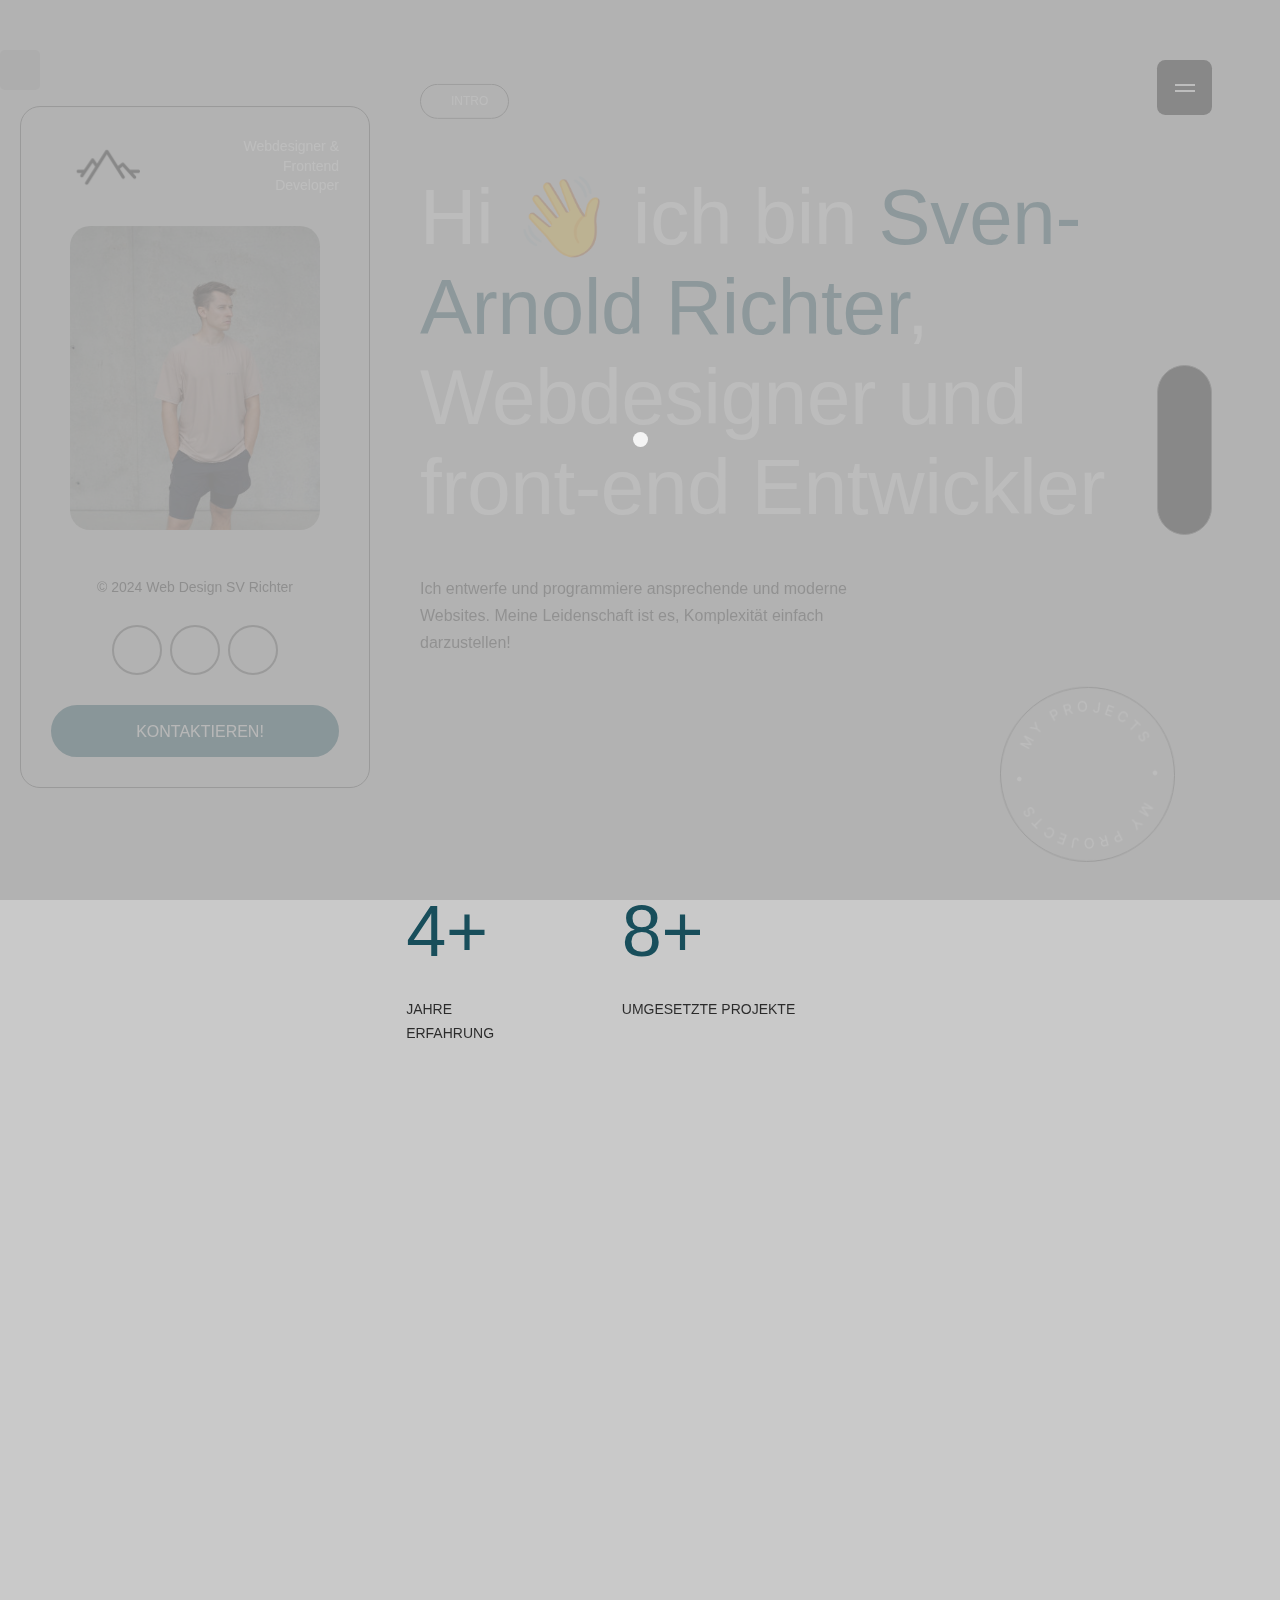
==== commit 37ef852a: "updated home files" ====
--- a/home1.html
+++ b/home1.html
@@ -10,14 +10,19 @@
     <!-- Font Awesome -->
     <link href="https://cdnjs.cloudflare.com/ajax/libs/font-awesome/6.0.0/css/all.min.css" rel="stylesheet" />
     <!-- Google Fonts -->
-    <link href="https://fonts.googleapis.com/css?family=Roboto:300,400,500,700&display=swap" rel="stylesheet"/>
+    <link rel="stylesheet" href="./assets/fonts/roboto.css">
+
+    <!--<link href="https://fonts.googleapis.com/css?family=Roboto:300,400,500,700&display=swap" rel="stylesheet"/>-->
+    
     <!-- MDB -->
     <link href="https://cdnjs.cloudflare.com/ajax/libs/mdb-ui-kit/7.2.0/mdb.min.css" rel="stylesheet"/>
     
     <!-- Font -->
-    <link rel="preconnect" href="https://fonts.googleapis.com">
+    <link rel="stylesheet" href="./assets/fonts/inter.css">
+
+    <!--<link rel="preconnect" href="https://fonts.googleapis.com">
     <link rel="preconnect" href="https://fonts.gstatic.com" crossorigin>
-    <link href="https://fonts.googleapis.com/css2?family=Inter:wght@100;200;300;400;500;600;700;800;900&display=swap" rel="stylesheet">
+    <link href="https://fonts.googleapis.com/css2?family=Inter:wght@100;200;300;400;500;600;700;800;900&display=swap" rel="stylesheet">-->
 
     <!-- Stylesheet -->
     <link rel="stylesheet" href="https://maxst.icons8.com/vue-static/landings/line-awesome/line-awesome/1.3.0/css/line-awesome.min.css">
@@ -196,7 +201,9 @@
                 <a href="https://github.com/SvrnA7"><i class="lab la-github"></i></a>
             </li>
         </ul>
-        <a href="#" class="theme-btn">
+        <a href="mailto:webdesign-svrichter@outlook.de?
+                &subject=Kontakt/Anfrage - Webdesign
+                &body=Fügen Sie hier Ihre Anfrage mit allen Informationen ein.." class="theme-btn">
             <i class="las la-envelope"></i> Kontaktieren!
         </a>
     </div>
@@ -226,7 +233,9 @@
                             <a href="https://github.com/SvrnA7"><i class="lab la-github"></i></a>
                         </li>
                     </ul>
-                    <a href="#contact" class="theme-btn">
+                    <a href="mailto:webdesign-svrichter@outlook.de?
+                            &subject=Kontakt/Anfrage - Webdesign
+                            &body=Fügen Sie hier Ihre Anfrage mit allen Informationen ein.." class="theme-btn">
                         <i class="las la-envelope"></i> Kontaktieren
                     </a>
                 </div>
@@ -241,7 +250,7 @@
                                 </h4>
                                 <h1 class="scroll-animation" data-animation="fade_from_bottom">Hi 👋 ich bin <span>Sven-Arnold Richter</Sven-Arnod></span>, Webdesigner und front-end Entwickler</h1>
                             </div>
-                            <p class="scroll-animation" data-animation="fade_from_bottom">I design and code beautifully simple things and i love what i do. Just simple like that!</p>
+                            <p class="scroll-animation" data-animation="fade_from_bottom">Ich entwerfe und programmiere ansprechende und moderne Websites. Meine Leidenschaft ist es, Komplexität einfach darzustellen!</p>
                             <a href="#portfolio" 
                                 class="go-to-project-btn scroll-to scroll-animation" 
                                 data-animation="rotate_up">
@@ -255,7 +264,7 @@
                                     <p>Jahre <br>Erfahrung</p>
                                 </div>
                                 <div class="right scroll-animation" data-animation="fade_from_right">
-                                    <h1>12+</h1>
+                                    <h1>8+</h1>
                                     <p>Umgesetzte Projekte</p>
                                 </div>
                             </div>
@@ -270,14 +279,12 @@
                                 <h4 class="subtitle scroll-animation" data-animation="fade_from_bottom">
                                     <i class="lar la-user"></i> Über mich
                                 </h4>
-                                <h1 class="scroll-animation" data-animation="fade_from_bottom">Every great design begin with<br>
-                                    an even <span>better story</span></h1>
-                            </div>
-                            <p class="scroll-animation" data-animation="fade_from_bottom">Since beginning my journey as a freelance designer nearly 8 years ago, 
-                                I've done remote work for agencies, consulted for startups, and collaborated with 
-                                talented people to create digital products for both business and consumer use. 
-                                I'm quietly confident, naturally curious, and perpetually working on improving my 
-                                chopsone design problem at a time.</p>
+                                <h1 class="scroll-animation" data-animation="fade_from_bottom">Jedes gute Design beginnt mit einer<br>
+                                    <span>interessanten Geschichte</span></h1>
+                            </div>
+                            <p class="scroll-animation" data-animation="fade_from_bottom">Ich habe mit vielen talentierten Menschen zusammen arbeiten dürfen, seit ich vor fast 4 Jahren als Webdesigner angefangen habe, sowohl privat als auch beruflich. 
+                                
+                                Ich bin ruhig, von Natur aus neugierig und arbeite ständig daran, meine Fähigkeiten zu verbessern.</p>
                         </div>
                     </div>
                 </section>
@@ -345,8 +352,8 @@
                                 </div>
                                 <div class="service-item scroll-animation" data-animation="fade_from_bottom">
                                     <i class="las la-bezier-curve"></i>
-                                    <h2>SEO/Marketing</h2>
-                                    <p>Ich erhöhe den Traffic für Ihre Website mit SEO-optimierten Inhalten.</p>
+                                    <h2>SEO</h2>
+                                    <p>Ich erhöhe den Traffic für Websiten mit SEO-optimierten Inhalten.</p>
                                     <span class="projects">2 Projekte</span>
                                 </div>
                             </div>
@@ -398,7 +405,7 @@
                                     <div class="skill">
                                         <div class="skill-inner">
                                             <img src="./assets/images/react.png" alt="React">
-                                            <h1 class="percent">90%</h1>
+                                            <h1 class="percent">30%</h1>
                                         </div>
                                         <p class="name">React</p>
                                     </div>
@@ -416,7 +423,7 @@
                                     <div class="skill">
                                         <div class="skill-inner">
                                             <img src="./assets/images/Adobeexpress.png" alt="Adobe express">
-                                            <h1 class="percent">70%</h1>
+                                            <h1 class="percent">80%</h1>
                                         </div>
                                         <p class="name">Adobe Express</p>
                                     </div>
@@ -451,45 +458,49 @@
                                 <div class="col-md-12 scroll-animation" data-animation="fade_from_bottom">
                                     <div class="portfolio-item portfolio-full">
                                         <div class="portfolio-item-inner">
-                                            <a href="./assets/images/screencapture-bearfit-shop-de-2024-04-03-14_45_32.jpg" data-lightbox="example-1">
-                                                <img src="./assets/images/Bearfit-shop-crop.png" alt="Portfolio">
+                                            <a href="./assets/images/Nature-camp-showcase.png" data-lightbox="example-1">
+                                                <img src="./assets/images/Nature-camp-showcase.png" alt="Portfolio">
                                             </a>
         
                                             <ul class="portfolio-categories">
                                                 <li>
+                                                    <a href="">Wix studio</a>
+                                                </li>
+                                                <li>
                                                     <a href="">Canva</a>
                                                 </li>
                                                 <li>
                                                     <a href="">Affinity</a>
                                                 </li>
-                                                <li>
-                                                    <a href="">WordPress</a>
-                                                </li>
+                                               
                                             </ul>
                                         </div>
-                                        <h2><a href="https://bearfit-shop.de/">Bearfit-shop.de</a></h2>
+                                        <h2><a href="https://webdesign-svrichter.wixstudio.io/my-site-6">Ahorn Camp Website</a></h2>
                                     </div>
                                 </div>
         
                                 <div class="col-md-6 scroll-animation" data-animation="fade_from_left">
                                     <div class="portfolio-item portfolio-half">
                                         <div class="portfolio-item-inner">
-                                            <a href="./assets/images/screencapture-svenseurope95-wixstudio-io-my-site-6-2024-04-03-15_07_42.png" data-lightbox="example-1">
-                                                <img src="./assets/images/Ahorn camp bsp.png" alt="Portfolio">
+                                            <a href="./assets/images/bearfit-showcase.png" data-lightbox="example-1">
+                                                <img src="./assets/images/Bearfit-shop-crop.png" alt="Portfolio">
                                             </a>
 
                                             <img src="./assets/images/portfolio2.jpg" alt="Portfolio">
         
                                             <ul class="portfolio-categories">
-                                                <li>
-                                                    <a href="">Wix studio</a>
+                                                 <li>
+                                                    <a href="">WordPress</a>
                                                 </li>
                                                 <li>
                                                     <a href="">Bootstrap</a>
                                                 </li>
+                                                <li>
+                                                    <a href="">Affinity</a>
+                                                </li>
                                             </ul>
                                         </div>
-                                        <h2><a href="https://svenseurope95.wixstudio.io/my-site-6">Ahorn Camp Website Template</a></h2>
+                                        <h2><a href="https://bearfit-shop.de/">Bearfit-shop.de</a></h2>
                                     </div>
                                 </div>
         
@@ -502,41 +513,47 @@
         
                                             <ul class="portfolio-categories">
                                                 <li>
-                                                    <a href="">Figma</a>
-                                                </li>
-                                                <li>
-                                                    <a href="">Webflow</a>
+                                                    <a href="">Wix studio</a>
+                                                </li>
+                                                <li>
+                                                    <a href="">Adobe express</a>
                                                 </li>
                                             </ul>
                                         </div>
-                                        <h2><a href="">Taskly Dashboard</a></h2>
+                                        <h2><a href="https://webdesign-svrichter.wixstudio.io/my-site-5">Camping Template warm</a></h2>
                                     </div>
                                 </div>
         
                                 <div class="col-md-12 scroll-animation" data-animation="fade_from_bottom">
                                     <div class="portfolio-item portfolio-half">
                                         <div class="portfolio-item-inner">
-                                            <a href="./assets/images/portfolio4.jpg" data-lightbox="example-1">
-                                                <img src="./assets/images/portfolio4.jpg" alt="Portfolio">
+                                            <a href="./assets/images/MR_Hair-beauty-showcase-2.png" data-lightbox="example-1">
+                                                <img src="./assets/images/MR-Hair&Beauty-showcase.png" alt="Portfolio">
                                             </a>
         
                                             <ul class="portfolio-categories">
                                                 <li>
-                                                    <a href="">Figma</a>
-                                                </li>
-                                                <li>
-                                                    <a href="">React</a>
+                                                    <a href="">Wordpress</a>
+                                                </li>
+                                                <li>
+                                                    <a href="">Bootstrap</a>
+                                                </li>
+                                                <li>
+                                                    <a href="">Affinity</a>
+                                                </li>
+                                                <li>
+                                                    <a href="">Canva</a>
                                                 </li>
                                             </ul>
                                         </div>
-                                        <h2><a href="">Hinterland - Real Estate Site Redesign</a></h2>
-                                    </div>
-                                </div>
-        
-                                <div class="col-md-12 scroll-animation" data-animation="fade_from_bottom">
+                                        <h2><a href="">Matthias Richter Hair & Beauty</a></h2>
+                                    </div>
+                                </div>
+        
+                                <!--<div class="col-md-12 scroll-animation" data-animation="fade_from_bottom">
                                     <div class="portfolio-item portfolio-half">
                                         <div class="portfolio-item-inner">
-                                            <a href="./assets/images/portfolio5.jpg" data-lightbox="example-1">
+                                            <a href="./assets/images/3662925.png" data-lightbox="example-1">
                                                 <img src="./assets/images/portfolio5.jpg" alt="Portfolio">
                                             </a>
         
@@ -548,7 +565,7 @@
                                         </div>
                                         <h2><a href="">Lewis Portfolio Framer Template</a></h2>
                                     </div>
-                                </div>
+                                </div> -->
                             </div>
         
                         </div>
@@ -566,14 +583,17 @@
                         <div class="contact-content content-width">
                             <div class="section-header">
                                 <h4 class="subtitle scroll-animation" data-animation="fade_from_bottom">
-                                    <i class="las la-dollar-sign"></i> Kontakt
+                                    <i class="las la-envelope"></i> Kontakt
                                 </h4>
                                 <h1 class="scroll-animation" data-animation="fade_from_bottom">Let's Work <span>Together!</span></h1>
                             </div>
-                            <h3 class="scroll-animation" data-animation="fade_from_bottom">info@webdesign-svrichter.de</h3>
+                            <h3 class="scroll-animation" data-animation="fade_from_bottom"><a class="email text-white" href="mailto:webdesign-svrichter@outlook.de?
+                &subject=Kontakt/Anfrage - Webdesign
+                &body=Fügen Sie hier Ihre Anfrage mit allen Informationen ein.."><i class="las la-at"></i> webdesign-svrichter@outlook.de</a></h3>
+                            <h3 class="scroll-animation" data-animation="fade_from_bottom"><i class="las la-phone "></i> 0171 5134190</h3>
                             <p id="required-msg">Die mit * markierten Felder müssen ausgefüllt werden.</p>
 
-                            <form class="contact-form scroll-animation" data-animation="fade_from_bottom" method="POST" action="mailer.php">
+                            <!--<form method="post" action="send-email.php" enctype="multipart/form-data" class="contact-form scroll-animation" data-animation="fade_from_bottom">
                                 <div class="alert alert-success messenger-box-contact__msg" style="display: none" role="alert">
                                     Ihre Nachricht wurde erfolgreich gesendet.
                                 </div>
@@ -637,15 +657,191 @@
                                         </div>
                                     </div>
                                 </div>
-                            </form>
+                            </form> -->
+                            
+                           <!-- <script>
+                                function loadjQuery(e,t){var n=document.createElement("script");n.setAttribute("src",e);n.onload=t;n.onreadystatechange=function(){if(this.readyState=="complete"||this.readyState=="loaded")t()};document.getElementsByTagName("head")[0].appendChild(n)}function main(){
+                                var $cr=jQuery.noConflict();var old_src;$cr(document).ready(function(){$cr(".cr_form").submit(function(){$cr(this).find('.clever_form_error').removeClass('clever_form_error');$cr(this).find('.clever_form_note').remove();$cr(this).find(".musthave").find('input, textarea').each(function(){if(jQuery.trim($cr(this).val())==""||($cr(this).is(':checkbox'))||($cr(this).is(':radio'))){if($cr(this).is(':checkbox')||($cr(this).is(':radio'))){if(!$cr(this).parents(".cr_ipe_item").find(":checked").is(":checked")){$cr(this).parents(".cr_ipe_item").addClass('clever_form_error')}}else{$cr(this).addClass('clever_form_error')}}});if($cr(this).attr("action").search(document.domain)>0&&$cr(".cr_form").attr("action").search("wcs")>0){var cr_email=$cr(this).find('input[name=email]');var unsub=false;if($cr("input['name=cr_subunsubscribe'][value='false']").length){if($cr("input['name=cr_subunsubscribe'][value='false']").is(":checked")){unsub=true}}if(cr_email.val()&&!unsub){$cr.ajax({type:"GET",url:$cr(".cr_form").attr("action").replace("wcs","check_email")+window.btoa($cr(this).find('input[name=email]').val()),success:function(data){if(data){cr_email.addClass('clever_form_error').before("<div class='clever_form_note cr_font'>"+data+"</div>");return false}},async:false})}var cr_captcha=$cr(this).find('input[name=captcha]');if(cr_captcha.val()){$cr.ajax({type:"GET",url:$cr(".cr_form").attr("action").replace("wcs","check_captcha")+$cr(this).find('input[name=captcha]').val(),success:function(data){if(data){cr_captcha.addClass('clever_form_error').after("<div style='display:block' class='clever_form_note cr_font'>"+data+"</div>");return false}},async:false})}}if($cr(this).find('.clever_form_error').length){return false}return true});$cr('input[class*="cr_number"]').change(function(){if(isNaN($cr(this).val())){$cr(this).val(1)}if($cr(this).attr("min")){if(($cr(this).val()*1)<($cr(this).attr("min")*1)){$cr(this).val($cr(this).attr("min"))}}if($cr(this).attr("max")){if(($cr(this).val()*1)>($cr(this).attr("max")*1)){$cr(this).val($cr(this).attr("max"))}}});old_src=$cr("div[rel='captcha'] img:not(.captcha2_reload)").attr("src");if($cr("div[rel='captcha'] img:not(.captcha2_reload)").length!=0){captcha_reload()}});function captcha_reload(){var timestamp=new Date().getTime();$cr("div[rel='captcha'] img:not(.captcha2_reload)").attr("src","");$cr("div[rel='captcha'] img:not(.captcha2_reload)").attr("src",old_src+"?t="+timestamp);return false}
+
+                                }
+                                if(typeof jQuery==="undefined"){loadjQuery("//ajax.googleapis.com/ajax/libs/jquery/1.4.4/jquery.min.js",main)}else{main()}
+
+                            </script>
+
+
+                            <style>
+                                * {box-sizing: border-box;}
+                                .cr-mail-responsive, .cr-mail-responsive * {box-sizing: unset;}
+                                .cr_site{margin:0;padding:75px 0 0 0;text-align:center;background-color:#C9C9C9;}
+                                .cr_font{font-size: 14px;font-family: 'Inter', sans-serif;}
+                                .cr_page{width: 100% !important;max-width:640px}
+                                .cr_body{box-shadow: 0px 0px 14px 0px rgba(51,51,51,0.4);border-radius:8px;line-height:150%;font-family:'Inter', sans-serif;font-size:12px;color:#333333;}
+                                .cr_body h2, .cr_header h2{font-size:22px;line-height:28px;margin:0 0 10px 0;}
+                                .cr_body h1, .cr_header h2{font-size:28px;margin-bottom:15px;padding:0;margin-top:0;}
+                                .wrapper, .cr_page{margin:0 auto 10px auto;text-align:left;}
+                                .cr_header{text-align:center;background: transparent !Important;}
+                                .cr_header img {max-width: 100%;}
+                                .cr_body label, .cr_body .label{float:none;clear:both;display:inline-block;width:auto;margin-top:8px;text-align:left;font-weight:bold;position:relative;}
+                                .cr_body .no-label{font-weight: normal;}
+                                .cr_body #editable_content{padding:20px;}
+                                .editable-content {padding:20px}
+                                .cr_button{display:inline-block;font-family:'Inter', Verdana, sans-serif;width:auto;white-space:nowrap;height:32px;margin:5px 0;padding:0 22px;text-decoration:none;text-align:center;font-weight:bold;font-style:normal;font-size:15px;line-height:32px;cursor:pointer;border:0;-moz-border-radius:4px;border-radius:4px;-webkit-border-radius:4px;vertical-align:top;}
+                                .cr_button{background-color:#333;color:#C9C9C9;}
+                                .cr_button:hover,.cr_button-small:hover{opacity:0.7;filter:alpha(opacity=70);}
+                                .powered{padding:20px 0;width:560px;margin:0 auto;}
+                                .cr_ipe_item label{line-height:150%;font-size:14px;}
+                                .cr_ipe_item textarea{background: none repeat scroll 0 0 #C9C9C9;padding-top:3px;border-radius:3px;border: 1px solid #ccc;font-family: 'Inter', sans-serif;font-size: 16px;}
+                                .cr_ipe_item input{background: none repeat scroll 0 0 #C9C9C9;border-radius:3px;border: 1px solid #ccc;padding: 12px;font-family: 'Inter', sans-serif;font-size: 16px;}
+                                .cr_ipe_item select{background: none repeat scroll 0 0 #C9C9C9;border-radius:3px;border: 1px solid #ccc;padding: 12px !Important;display: block;margin: 0;padding: 5px;width: 100%;font-family: 'Inter', sans-serif;font-size: 16px;}
+                                .cr_ipe_item input.cr_ipe_radio, input.cr_ipe_checkbox{-moz-binding: none;-moz-box-sizing: border-box;background-color: -moz-field !important;border: 2px inset ThreeDFace !important;color: -moz-fieldtext !important;cursor: default;height: 13px;padding: 0 !important;width: 13px;}
+                                .cr_ipe_item input.cr_ipe_radio{-moz-appearance: radio;border-radius: 100% 100% 100% 100% !important;margin: 3px 3px 0 5px;}
+                                .cr_ipe_item{margin: 0px 10px; padding: 0px 10px;}
+                                .submit_container{text-align:center}
+                                .cr_ipe_item.inactive{display:none;}
+                                .imprint{font-size:0.8em;}
+                                .cr_captcha{padding-left:130px;}
+                                .cr_error{font-size:1.1em;padding:10px;}
+                                .clever_form_error{background-color:#f99; color:#000; border:1px solid #f22 !important}
+                                .clever_form_note {margin:26px 0 0 3px;position:absolute;display:inline; padding: 2px 4px; font-weight:bold;background-color:#f2ecb5; color:#000; font-size:12px !important;  }
+                                .cr_form-flex{display: flex;}
+                                .cr_form-flex>.cr_form-inputgroup{flex-grow:1;margin-right: 5px;}
+                                .cr_form-flex>.cr_form-inputgroup:last-child{margin-right: 0px;}
+                                .cr_form-flex input{width:100%;}
+
+                                .cr_site {background-color:#C9C9C9;}
+                                .cr_header {color:#ffffff;}
+                                .cr_body {background-color:#C9C9C9;font-size:12px;color:#000000;}
+                                .cr_hr {background-color:#C9C9C9;}
+                                .cr_site a {color:#0084ff;}
+                                .imprint{color:#000;}
+
+                            </style>
+
+
+                            <style id="style">
+                                .cr_site {background-color:#C9C9C9;}
+                                .cr_header {color:#094452;}
+                                .cr_body {background-color:#C9C9C9;font-size:12px;color:#ffffff;}
+                                .cr_hr {background-color:#ccc;}
+                                .cr_site a {color:#0084ff;}
+                                .imprint {color:#ffffff;}
+                                .cr_page {width:auto;max-width:640px;}
+                                .cr_button {background-color:#094452;}
+                                .cr_font {font-family:'Inter', sans-serif;}
+
+                            </style>
+
+                            <form class="layout_form cr_form cr_font scroll-animation" action="https://seu2.cleverreach.com/f/387317-385380/wcs/" method="post" target="_blank" data-animation="fade_from_bottom">
+                                <div class="cr_body cr_page cr_font formbox">
+                                    <div class="non_sortable" style="text-align:left;">
+                                        
+                                    </div>
+                                    
+                                    <div class="editable_content" style="text-align:left;">
+                                    <div id="8746504" rel="text" class="cr_form-component cr_form-component--text cr_ipe_item ui-sortable musthave" style=" margin-bottom:20px;">
+                                <div class="cr_form-inputgroup cr_form-inputgroup--typetext">
+                                    <label for="cr_form-input--text8746504" class="itemname pt-3">Vor- und Nachname*</label>
+                                    <input id="cr_form-input--text8746504" class="cr_form-input" type="text" name="1025725" placeholder="Ihr vollständiger Name.." style="width:100%;">
+                                </div>
+                            </div>
+                            <div id="8746506" rel="phone" class="cr_form-component cr_form-component--group cr_form-component--telephone cr_ipe_item ui-sortable" style=" margin-bottom:20px;">
+                                <span class="cr_form-component--header">Telefon (optional)</span>
+
+                                <div class="cr_form-component--group cr_form-flex">
+                                
+                                    <div class="cr_form-inputgroup cr_form-inputgroup--typeselect" style="width: 25%;">
+                                        <input type="number" id="phone_cc8746506" class="cr_form-select" name="1025726[country_code]" maxlength="2" placeholder="Ländervorwahl">
+                                    </div>
+                                
+
+                                    <div class="cr_form-inputgroup cr_form-inputgroup--typenumber cr_form-flex-grow" style="width: 25%;">
+                                        <input id="phone_ac8746506" class="cr_form-input" type="number" name="1025726[area_code]" value="" placeholder="Ortsvorwahl">
+                                    </div>
+
+                                    <div class="cr_form-inputgroup cr_form-inputgroup--typenumber cr_form-flex-grow">
+                                        <input id="phone_number8746506" class="cr_form-input" type="number" name="1025726[number]" value="1234 5678900" placeholder="Nummer">
+                                    </div>
+                                </div>
+                            </div>
+                            <div id="8746507" rel="select" class="cr_form-component cr_form-component--select cr_ipe_item ui-sortable" style=" margin-bottom:20px;">
+                                <div class="cr_form-inputgroup cr_form-inputgroup--typeselect">
+                                    <label for="cr_form-input--select8746507">
+                                        Betreff
+                                    </label>
+                                    <select id="cr_form-input--select8746507" class="cr_form-select cr_font " name="1025727" style="width:100%;">
+                                    
+                                        
+                                            <option value="-bitte auswählen-" >-bitte auswählen-</option>
+                                        
+                                            <option value="Projekt Anfrage" >Projekt Anfrage</option>
+                                        
+                                            <option value="Angebot anfordern" >Angebot anfordern</option>
+                                        
+                                            <option value="Sontiges" >Sontiges</option>
+                                        
+                                    </select>
+                                </div>
+                            </div>
+                            <div id="8746495" rel="email" class="cr_form-component cr_form-component--email cr_ipe_item ui-sortable musthave" style="margin-bottom:20px;">
+                                <div class="cr_form-inputgroup cr_form-inputgroup--typeemail">
+                                    <label for="text8746495">E-Mail*</label>
+                                    <input class="cr_form-input" type="email" id="text8746495" name="email" value="" placeholder="name@example.com" style="width:100%;">
+                                </div>
+                            </div>
+                            <div id="8746512" rel="textarea" class="cr_form-component cr_form-component--textarea cr_ipe_item ui-sortable" style=" margin-bottom:10px;">
+                                <div class="cr_form-inputgroup cr_form-inputgroup--typetextarea">
+                                    <label for="cr_form-input--textarea_8746512" class="itemname">
+                                        Nachricht
+                                    </label>
+                                    <textarea id="cr_form-input--textarea_8746512" class="cr_form-textarea" name="1025725" rows="3" placeholder="Schreiben Sie Ihre Nachricht hier..." style="width:100%; color:#777171; padding-left:5px; padding-top:5px;">Schreiben Sie Ihre Nachricht hier...</textarea>
+                                </div>
+                            </div>
+                            <div id="8746510" rel="checkbox" class="cr_form-component cr_form-component--group cr_form-component--checkbox cr_ipe_item ui-sortable musthave" style=" margin-bottom:5px;">
+                                <span class="label cr_form-component--header">Datenschutzerklärung*</span>
+
+                                <div class="cr_form-component--group">
+                                
+                                      
+                                    <span class="cr_form-inputgroup cr_form-inputgroup--typecheckbox">
+                                        <input id="Ich habe die  Dantenschutzerklärung gelesen und stimme der Verabeitung meiner Daten zu....8746510" class="cr_form-checkbox cr_ipe_checkbox" type="checkbox" name="1025725[]" value="Ich habe die  Dantenschutzerklärung gelesen und stimmer de Verabeitung meiner Daten zu...." >
+                                        <label class="no-label" for="Ich habe die  Dantenschutzerklärung gelesen und stimmer de Verabeitung meiner Daten zu....8746510">Ich habe die  Dantenschutzerklärung gelesen und stimmer de Verabeitung meiner Daten zu....</label>
+                                    </span><br>
+                                
+                                </div>
+                            </div>
+                            <div id="8746499" rel="recaptcha" class="cr_ipe_item ui-sortable musthave">
+                                
+
+                                
+
+                                <script src="https://www.google.com/recaptcha/api.js" async defer></script>
+                                <br/>
+                                <div id="recaptcha_v2_widget" class="g-recaptcha" data-theme="light" data-size="normal" data-sitekey="6Lfhcd0SAAAAAOBEHmAVEHJeRnrH8T7wPvvNzEPD"  ></div>
+                                <br/>
+
+                                
+                            </div>
+                            <div id="8746497" rel="button" class="cr_form-component cr_form-component--submit cr_ipe_item ui-sortable  submit_container">
+                                <button type="submit" class="theme-btn mb-3">Absenden</button>
+                            </div>
+                            
+                            </div>
+                                    
+                                <noscript><a href="http://www.cleverreach.de">www.CleverReach.de</a></noscript>
+                            </div>
+
+                                
+                                <div class="badge" style="text-align:end; border:none !Important; background:transparent !Important;"><a href="https://www.cleverreach.de/?utm_source=system&utm_medium=form&utm_campaign=c387317" target="_blank"><img src="https://d388us03v35p3m.cloudfront.net/cr3_images/badget1.png" border="0" /></a></div>
+                                
+                            </form> -->
 
                         </div>
                     </div>
                 </section>
 
-
             </div>
         </div>
+
     </main>
 
 
@@ -654,7 +850,7 @@
 <footer class="text-center text-white scroll-animation" style="background-color:#6e6e6e;" data-animation="fade_from_bottom">
 
   <div class="mb-4">
-        <img src="assets\images\portfolio2.jpg" alt="Image" >
+        <img src="assets\images\footer-logo.jpg" alt="Image" >
     </div>
 <!-- Grid container -->
   <div class="container p-4">
@@ -680,10 +876,7 @@
         <div class="col-lg-3 col-md-6 mb-4"></div>
         <div class="col-lg-6 mb-4  ">
             <p>
-                Lorem ipsum dolor sit amet consectetur adipisicing elit. Sunt
-                distinctio earum repellat quaerat voluptatibus placeat nam,
-                commodi optio  pariatur est quia magnam eum harum corrupti dicta,
-                aliquam sequi voluptate quas.
+                Diese Website dient als Portfolio meiner Arbeit. Entdecken Sie Umgesetzte Projekte und lassen Sie sich inspirieren. Kontaktieren Sie mich gerne, um Ihr nächstes Webdesign-Projekt gemeinsam umzusetzen!
             </p>
         </div>
        </div>
@@ -698,11 +891,11 @@
         <!--Grid column-->
         <div class="col-lg-3 col-md-6 mb-4"></div>
         <div class="col-lg-3 col-md-6 mb-4 mb-md-0 ">
-          <h5 class="text-uppercase">Links</h5>
+          <h5 class="text-black-50">Links</h5>
 
           <ul class="list-unstyled mb-0 ">
             <li>
-              <a class="scroll-to text-white custom-link" href="#home"><i class="las la-home"></i> Home</a>
+              <a class="scroll-to text-white custom-link" href="#home">Home</a>
             </li>
             <li>
               <a href="#about" class="scroll-to text-white custom-link">Über mich</a>
@@ -719,17 +912,17 @@
 
         <!--Grid column-->
         <div class="col-lg-3 col-md-6 mb-4 mb-md-0">
-          <h5 class="text-uppercase">Links</h5>
+          <h5 class="text-black-50">weitere Links</h5>
 
           <ul class="list-unstyled mb-0">
             <li>
-              <a href="#!" class="scroll-to text-white custom-link">Skills</a>
-            </li>
-            <li>
-              <a href="#!" class="scroll-to text-white custom-link">Porftolio</a>
-            </li>
-            <li>
-              <a href="#!" class="scroll-to text-white custom-link">Link 3</a>
+              <a href="#skills" class="scroll-to text-white custom-link">Skills</a>
+            </li>
+            <li>
+              <a href="#portfolio" class="scroll-to text-white custom-link">Portfolio</a>
+            </li>
+            <li>
+              <a href="#!" class="scroll-to text-white custom-link">Datenschutz</a>
             </li>
             <li>
               <a href="#!" class="scroll-to text-white custom-link">Impressum</a>
@@ -741,8 +934,16 @@
 
         <div class="row d-flex align-items-center">
             <div class="col-12 my-4">
-                <p>Kontakt:</p>
-                <h2 class="email">info@webdesign-svrichter.de</h2>
+                <h5 class="text-black-50">Kontakt:</h5>
+                <p><a class="email text-white" href="mailto:webdesign-svrichter@outlook.de?
+                &subject=Kontakt/Anfrage - Webdesign
+                &body=Fügen Sie hier Ihre Anfrage mit allen Informationen ein..">webdesign-svrichter@outlook.de</a></p>
+                
+                 <a href="mailto:webdesign-svrichter@outlook.de?
+                &subject=Kontakt/Anfrage - Webdesign
+                &body=Fügen Sie hier Ihre Anfrage mit allen Informationen ein.." class="theme-btn">
+            <i class="las la-envelope"></i> Kontaktieren!
+        </a>
             </div>
         </div>
 
@@ -776,7 +977,6 @@
 
     <!-- MDB -->
     <script type="text/javascript" src="https://cdnjs.cloudflare.com/ajax/libs/mdb-ui-kit/7.2.0/mdb.umd.min.js"></script>
-    
 
 </body>
 </html>--- a/assets/fonts/roboto.css
+++ b/assets/fonts/roboto.css
@@ -0,0 +1,36 @@
+
+/* Inter - Regular */
+@font-face {
+    font-family: 'Roboto';
+    src: url('./assets/fonts/Roboto-Regular.ttf') format('ttf'),
+         url('./assets/fonts/Roboto-Regular.ttf') format('ttf');
+    font-weight: 400;
+    font-style: normal;
+}
+
+/* Inter - Medium */
+@font-face {
+    font-family: 'Roboto';
+    src: url('./assets/fonts/Roboto-Medium.ttf') format('ttf'),
+         url('./assets/fonts/Roboto-Medium.ttf') format('ttf');
+    font-weight: 500; /* Medium */
+    font-style: normal;
+}
+
+/* Inter - Bold */
+@font-face {
+    font-family: 'Roboto';
+    src: url('./assets/fonts/Roboto-Bold.ttf') format('ttf'),
+         url('./assets/fonts/Roboto-Bold.ttf') format('ttf');
+    font-weight: 700;
+    font-style: normal;
+}
+
+/* Inter - Light */
+@font-face {
+    font-family: 'Roboto';
+    src: url('./assets/fonts/Roboto-Light.ttf') format('ttf'),
+         url('./assets/fonts/Roboto-Light.ttf') format('ttf');
+    font-weight: 300; /* Light */
+    font-style: normal;
+}
--- a/assets/fonts/inter.css
+++ b/assets/fonts/inter.css
@@ -0,0 +1,9 @@
+@font-face {
+    font-family: 'Inter';
+    src: url('./assets/fonts/Inter-VariableFont_slnt,wght.ttf') format('ttf'),
+         url('./assets/fonts/Inter-VariableFont_slnt,wght.ttf') format('ttf');
+    font-weight: normal;
+    font-style: normal;
+}
+
+/* Optional: Stile definieren */
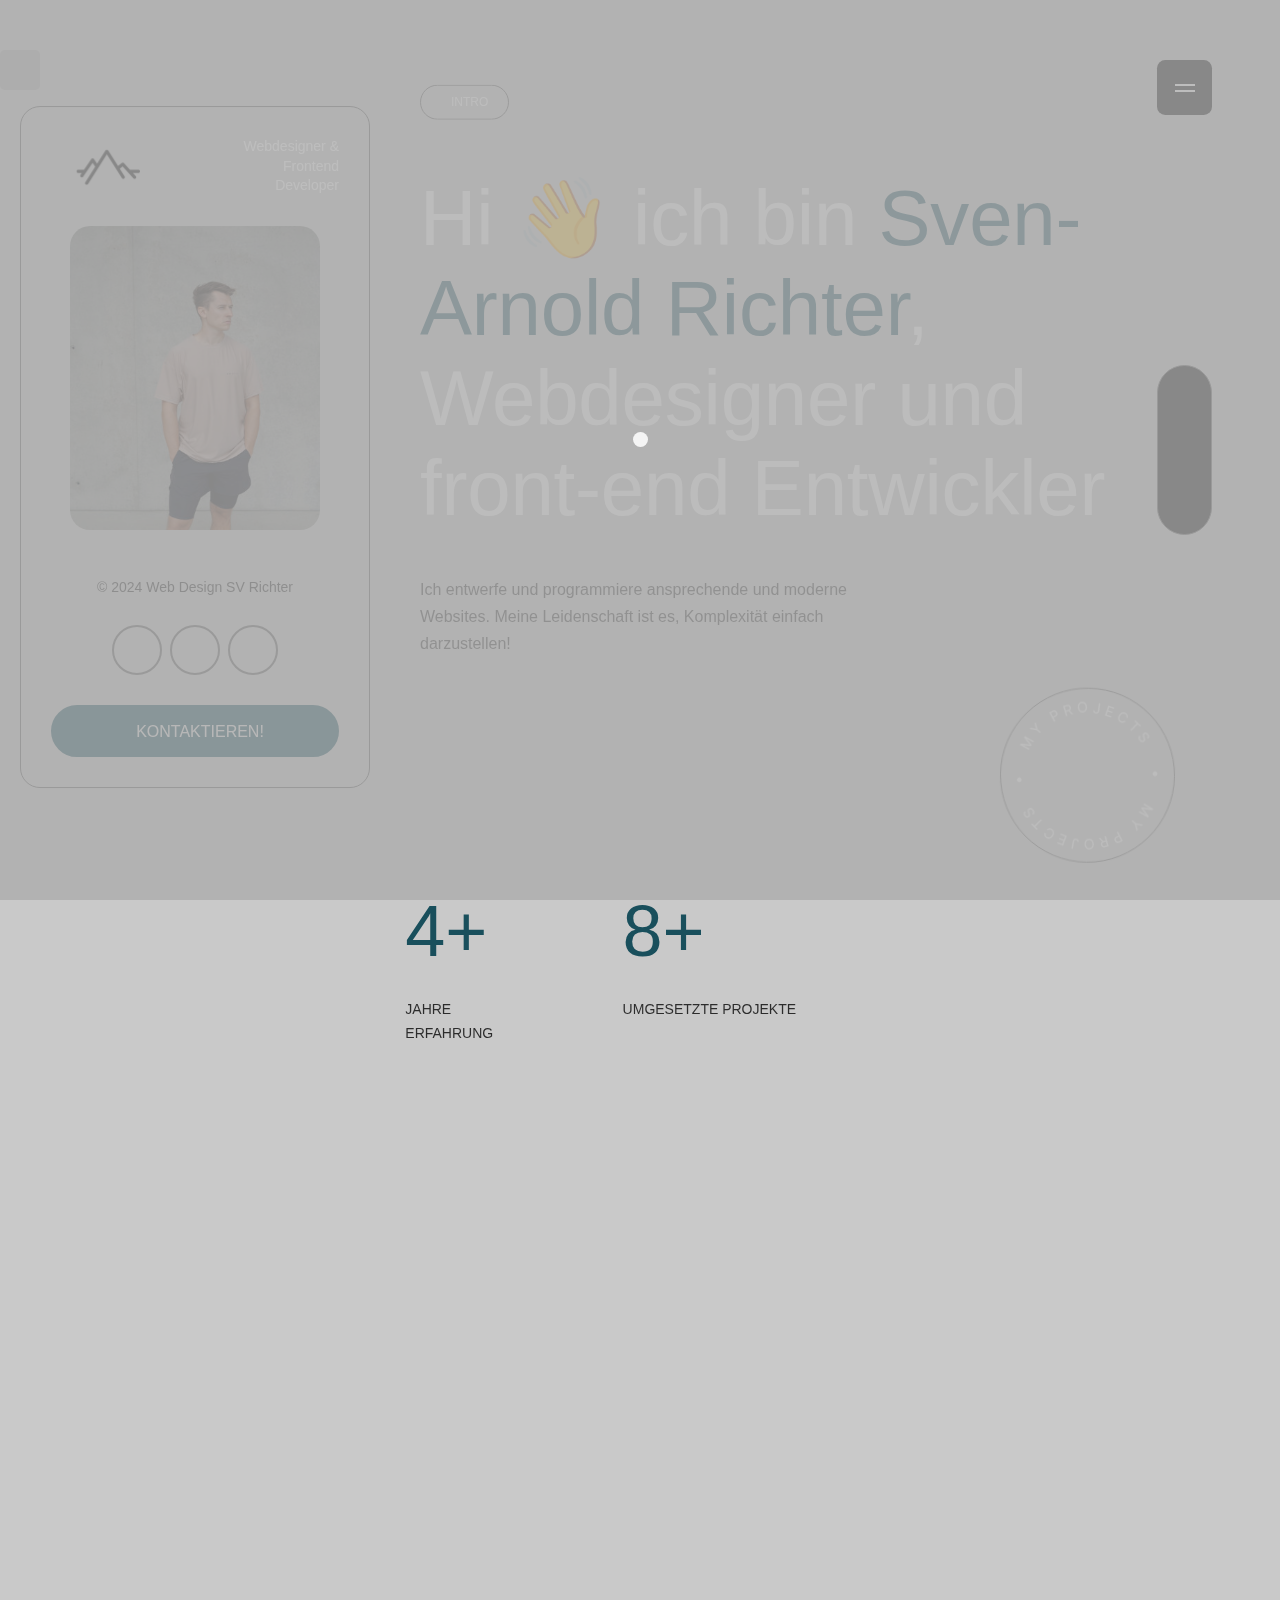
==== commit fbac1a58: "deleted images and updated alt-attributes" ====
--- a/home1.html
+++ b/home1.html
@@ -217,7 +217,7 @@
                         <img src="./assets/images/mountain2.png" alt="Logo">
                         
                     </div>
-                    <img class="me" src="./assets/images/_DSC0903.jpg" alt="Me">
+                    <img class="me" src="./assets/images/Me-responsive.jpg" alt="Me">
                     <h2 class="designation">Wordpress & WIX Studio Webdesigner</h2>
                     <h2 class="address"> aus Berlin</h2>
                     <p class="copyright">&copy; 2024 webdesign-svrichter.de All Rights Reserved</p>
@@ -254,7 +254,7 @@
                             <a href="#portfolio" 
                                 class="go-to-project-btn scroll-to scroll-animation" 
                                 data-animation="rotate_up">
-                                <img src="./assets/images/round-text.png" alt="">
+                                <img src="./assets/images/round-text.png" alt="rounded text">
                                 <i class="las la-arrow-down"></i>
                             </a>
         
@@ -459,7 +459,7 @@
                                     <div class="portfolio-item portfolio-full">
                                         <div class="portfolio-item-inner">
                                             <a href="./assets/images/Nature-camp-showcase.png" data-lightbox="example-1">
-                                                <img src="./assets/images/Nature-camp-showcase.png" alt="Portfolio">
+                                                <img src="./assets/images/Nature-camp-showcase.png" alt="Nature Camp template">
                                             </a>
         
                                             <ul class="portfolio-categories">
@@ -483,10 +483,9 @@
                                     <div class="portfolio-item portfolio-half">
                                         <div class="portfolio-item-inner">
                                             <a href="./assets/images/bearfit-showcase.png" data-lightbox="example-1">
-                                                <img src="./assets/images/Bearfit-shop-crop.png" alt="Portfolio">
+                                                <img src="./assets/images/Bearfit-shop-crop.png" alt="Bearfit-shop">
                                             </a>
 
-                                            <img src="./assets/images/portfolio2.jpg" alt="Portfolio">
         
                                             <ul class="portfolio-categories">
                                                  <li>
@@ -508,7 +507,7 @@
                                     <div class="portfolio-item portfolio-half">
                                         <div class="portfolio-item-inner">
                                             <a href="./assets/images/Warm-camp-template.png" data-lightbox="example-1">
-                                                <img src="./assets/images/Warm-camp-crop.png" alt="Portfolio">
+                                                <img src="./assets/images/Warm-camp-crop.png" alt="Warm camp template">
                                             </a>
         
                                             <ul class="portfolio-categories">
@@ -528,7 +527,7 @@
                                     <div class="portfolio-item portfolio-half">
                                         <div class="portfolio-item-inner">
                                             <a href="./assets/images/MR_Hair-beauty-showcase-2.png" data-lightbox="example-1">
-                                                <img src="./assets/images/MR-Hair&Beauty-showcase.png" alt="Portfolio">
+                                                <img src="./assets/images/MR-Hair&Beauty-showcase.png" alt="MR Hair & Beauty">
                                             </a>
         
                                             <ul class="portfolio-categories">
@@ -850,7 +849,7 @@
 <footer class="text-center text-white scroll-animation" style="background-color:#6e6e6e;" data-animation="fade_from_bottom">
 
   <div class="mb-4">
-        <img src="assets\images\footer-logo.jpg" alt="Image" >
+        <img src="assets\images\footer-logo.jpg" alt="Footer-logo" >
     </div>
 <!-- Grid container -->
   <div class="container p-4">
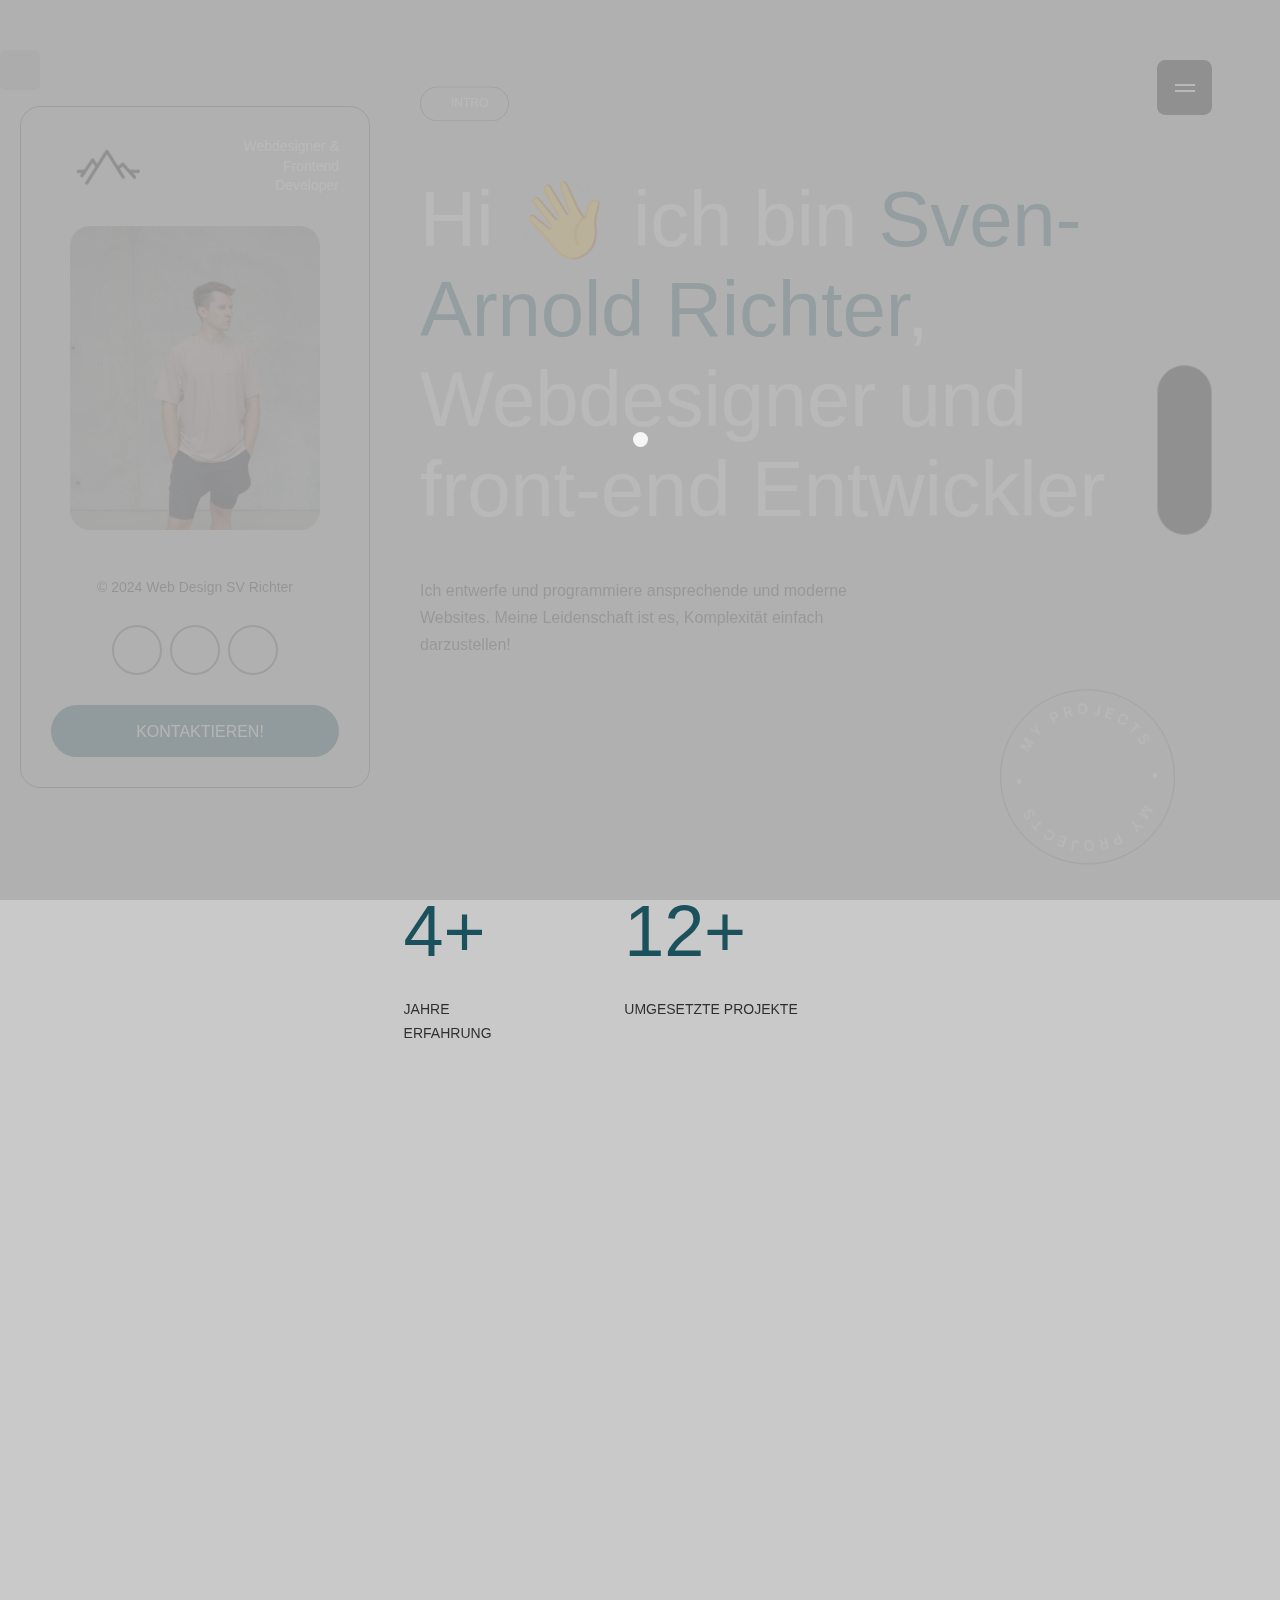
==== commit 287ec589: "added Impressum.html and updated menu" ====
--- a/home1.html
+++ b/home1.html
@@ -264,7 +264,7 @@
                                     <p>Jahre <br>Erfahrung</p>
                                 </div>
                                 <div class="right scroll-animation" data-animation="fade_from_right">
-                                    <h1>8+</h1>
+                                    <h1>12+</h1>
                                     <p>Umgesetzte Projekte</p>
                                 </div>
                             </div>
@@ -280,7 +280,7 @@
                                     <i class="lar la-user"></i> Über mich
                                 </h4>
                                 <h1 class="scroll-animation" data-animation="fade_from_bottom">Jedes gute Design beginnt mit einer<br>
-                                    <span>interessanten Geschichte</span></h1>
+                                    <span>interessanten Geschichte.</span></h1>
                             </div>
                             <p class="scroll-animation" data-animation="fade_from_bottom">Ich habe mit vielen talentierten Menschen zusammen arbeiten dürfen, seit ich vor fast 4 Jahren als Webdesigner angefangen habe, sowohl privat als auch beruflich. 
                                 
@@ -309,14 +309,14 @@
                                     <p>Codecademy</p>
                                 </div>
                                 <div class="item scroll-animation" data-animation="fade_from_right">
-                                    <span class="date">2023 - heute</span>
+                                    <span class="date">2024 - heute</span>
                                     <h2>Wix Studio & Wordpress designer</h2>
                                     <p>Designflow Studio</p>
                                     <h2>Web Designer</h2>
                                     <p>Freelancer</p>
                                 </div>
                                 <div class="item scroll-animation" data-animation="fade_from_right">
-                                    <span class="date">2023 -2024 </span>
+                                    <span class="date">2022 -2024 </span>
                                     <h2>Front-end Software Engineer</h2>
                                     <p>Codecademy</p>
                                 </div>
@@ -894,7 +894,7 @@
 
           <ul class="list-unstyled mb-0 ">
             <li>
-              <a class="scroll-to text-white custom-link" href="#home">Home</a>
+              <a class="scroll-to text-white custom-link" href="index.html">Home</a>
             </li>
             <li>
               <a href="#about" class="scroll-to text-white custom-link">Über mich</a>
@@ -924,7 +924,7 @@
               <a href="#!" class="scroll-to text-white custom-link">Datenschutz</a>
             </li>
             <li>
-              <a href="#!" class="scroll-to text-white custom-link">Impressum</a>
+              <a href="Impressum.html" class="scroll-to text-white custom-link">Impressum</a>
             </li>
           </ul>
         </div>
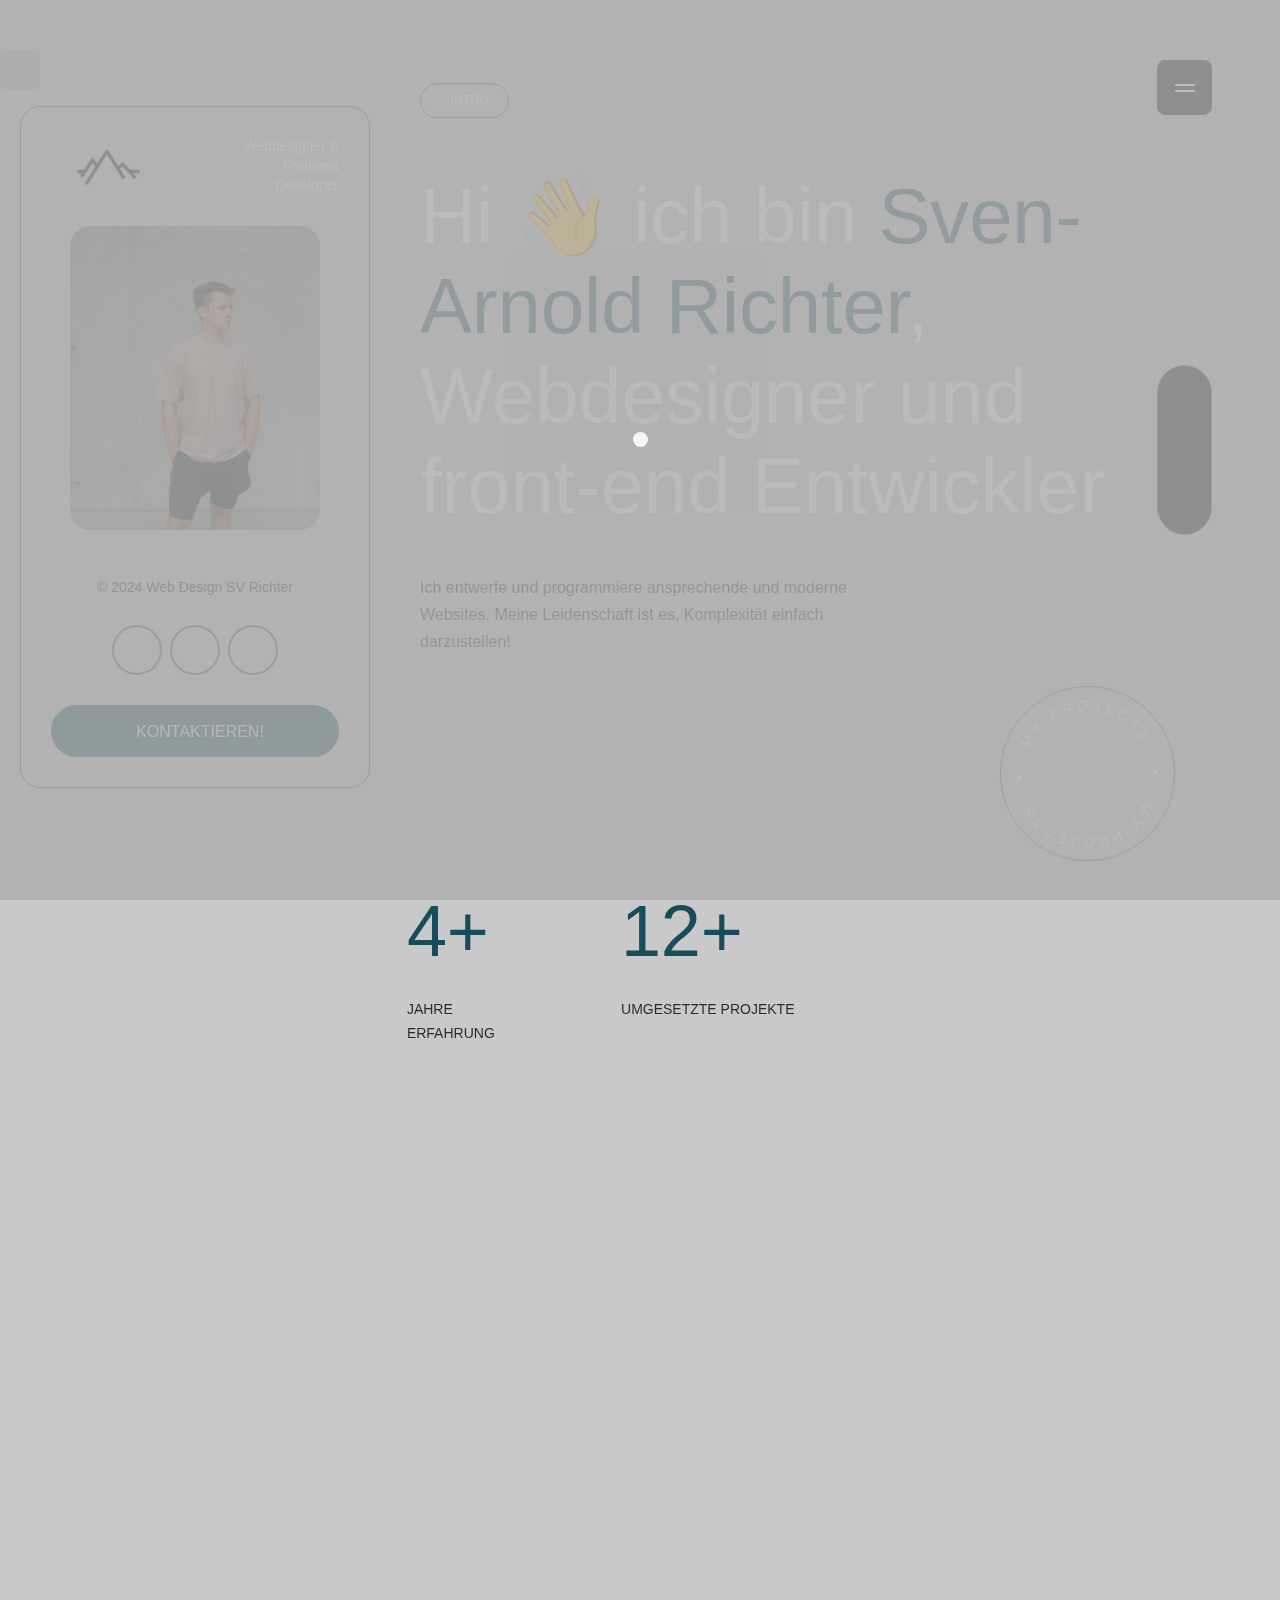
==== commit e1a696d2: "updated social links" ====
--- a/home1.html
+++ b/home1.html
@@ -860,9 +860,9 @@
       <a class="btn btn-secondary  m-1 " style="background-color: transparent" href="#!" role="button"><i class="fab fa-instagram"></i></a>
 
       <!-- Linkedin -->
-      <a class="btn btn-secondary m-1" style="background-color:transparent" href="#!" role="button"><i class="fab fa-linkedin-in"></i></a>
+      <a class="btn btn-secondary m-1" style="background-color:transparent" href="https://www.linkedin.com/in/sven-arnold-richter/" role="button"><i class="fab fa-linkedin-in"></i></a>
       <!-- Github -->
-      <a class="btn btn-secondary  m-1" style="background-color: transparent" href="#!" role="button"><i class="fab fa-github"></i></a>
+      <a class="btn btn-secondary  m-1" style="background-color: transparent" href="https://github.com/SvrnA7" role="button"><i class="fab fa-github"></i></a>
     </section>
     <!-- Section: Social media -->
 
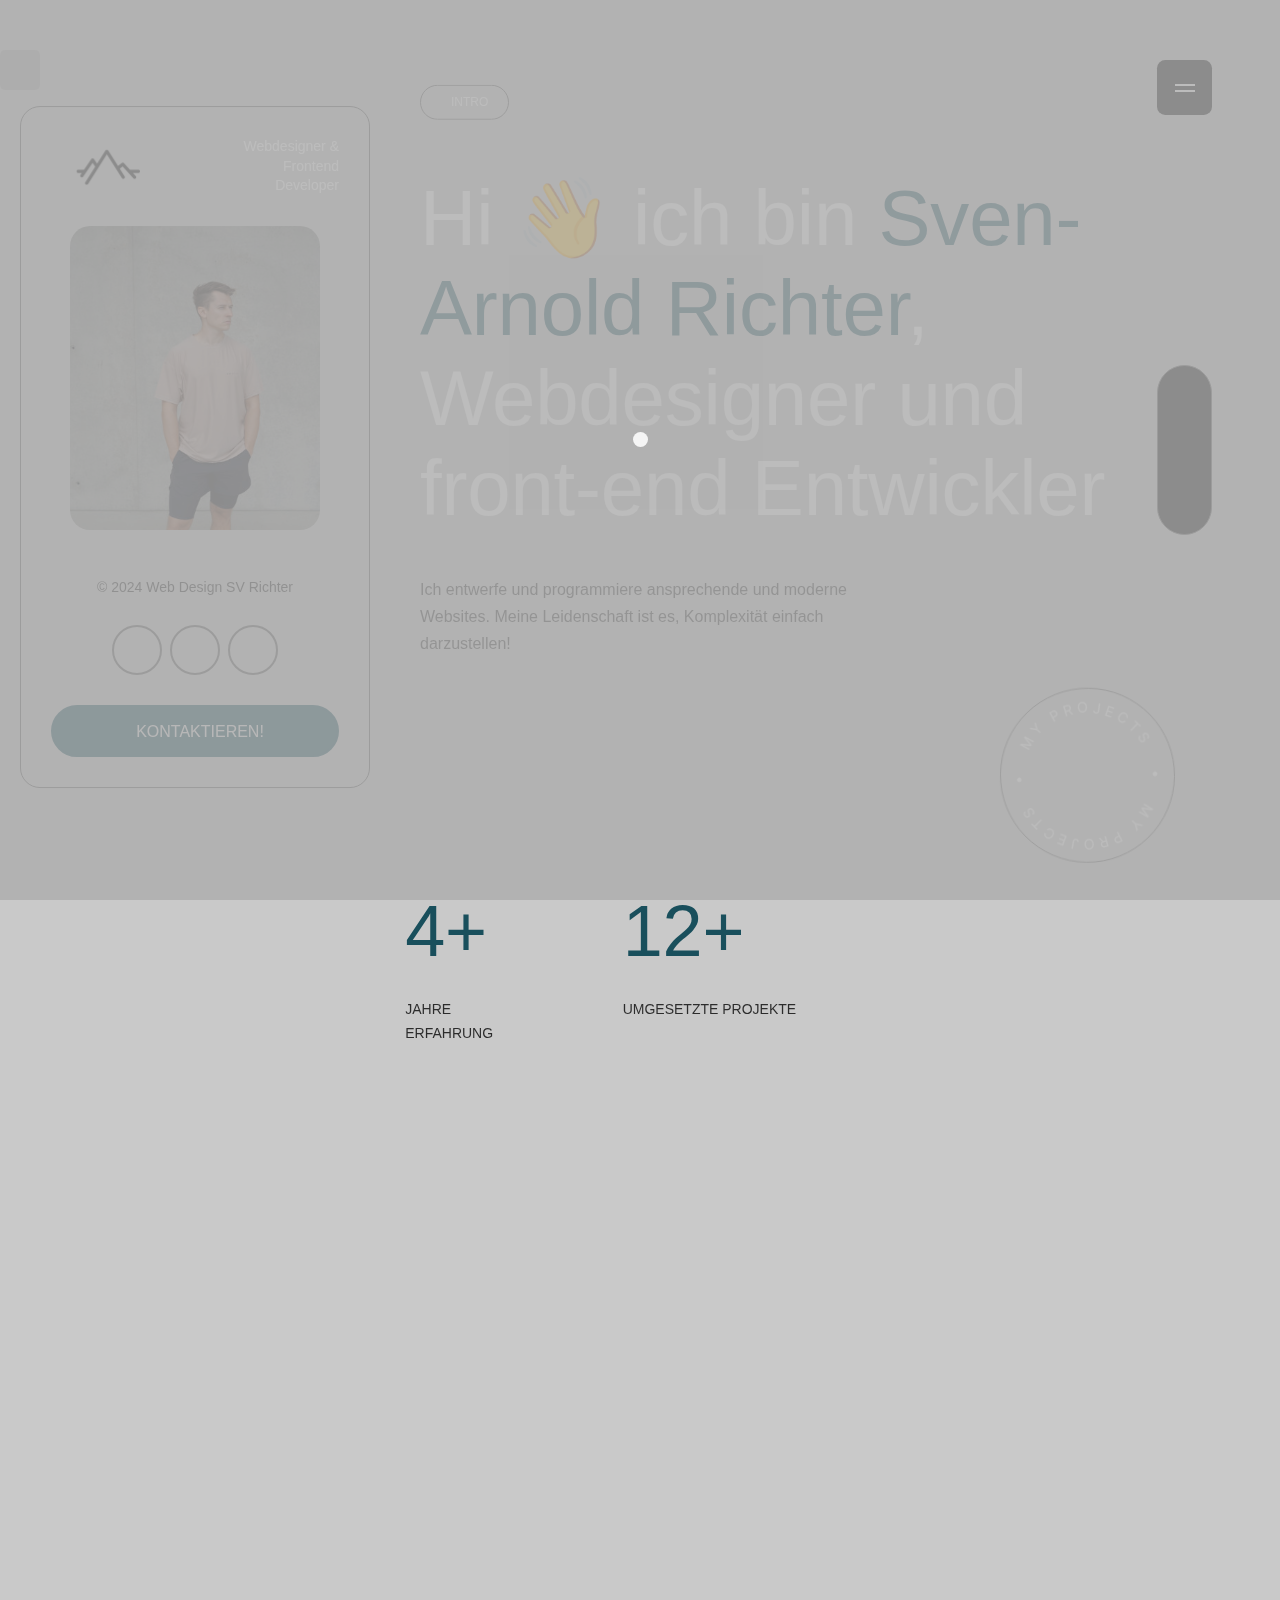
==== commit 593b47b5: "deleted scripts and contact formular" ====
--- a/home1.html
+++ b/home1.html
@@ -9,20 +9,13 @@
 
     <!-- Font Awesome -->
     <link href="https://cdnjs.cloudflare.com/ajax/libs/font-awesome/6.0.0/css/all.min.css" rel="stylesheet" />
-    <!-- Google Fonts -->
-    <link rel="stylesheet" href="./assets/fonts/roboto.css">
-
-    <!--<link href="https://fonts.googleapis.com/css?family=Roboto:300,400,500,700&display=swap" rel="stylesheet"/>-->
-    
+   
     <!-- MDB -->
     <link href="https://cdnjs.cloudflare.com/ajax/libs/mdb-ui-kit/7.2.0/mdb.min.css" rel="stylesheet"/>
     
     <!-- Font -->
     <link rel="stylesheet" href="./assets/fonts/inter.css">
-
-    <!--<link rel="preconnect" href="https://fonts.googleapis.com">
-    <link rel="preconnect" href="https://fonts.gstatic.com" crossorigin>
-    <link href="https://fonts.googleapis.com/css2?family=Inter:wght@100;200;300;400;500;600;700;800;900&display=swap" rel="stylesheet">-->
+    <link rel="stylesheet" href="./assets/fonts/roboto.css">
 
     <!-- Stylesheet -->
     <link rel="stylesheet" href="https://maxst.icons8.com/vue-static/landings/line-awesome/line-awesome/1.3.0/css/line-awesome.min.css">
@@ -587,253 +580,9 @@
                                 <h1 class="scroll-animation" data-animation="fade_from_bottom">Let's Work <span>Together!</span></h1>
                             </div>
                             <h3 class="scroll-animation" data-animation="fade_from_bottom"><a class="email text-white" href="mailto:webdesign-svrichter@outlook.de?
-                &subject=Kontakt/Anfrage - Webdesign
-                &body=Fügen Sie hier Ihre Anfrage mit allen Informationen ein.."><i class="las la-at"></i> webdesign-svrichter@outlook.de</a></h3>
+                                 &subject=Kontakt/Anfrage - Webdesign &body=Fügen Sie hier Ihre Anfrage mit allen Informationen ein.."><i class="las la-at"></i> webdesign-svrichter@outlook.de</a></h3>
                             <h3 class="scroll-animation" data-animation="fade_from_bottom"><i class="las la-phone "></i> 0171 5134190</h3>
-                            <p id="required-msg">Die mit * markierten Felder müssen ausgefüllt werden.</p>
-
-                            <!--<form method="post" action="send-email.php" enctype="multipart/form-data" class="contact-form scroll-animation" data-animation="fade_from_bottom">
-                                <div class="alert alert-success messenger-box-contact__msg" style="display: none" role="alert">
-                                    Ihre Nachricht wurde erfolgreich gesendet.
-                                </div>
-                                <div class="row">
-                                    <div class="col-md-6">
-                                        <div class="input-group">
-                                            <label for="full-name">full Name <sup>*</sup></label>
-                                            <input type="text" name="full-name" id="full-name" placeholder="Ihr vollständiger Name">
-                                        </div>
-                                    </div>
-                                    <div class="col-md-6">
-                                        <div class="input-group">
-                                            <label for="email">Email <sup>*</sup></label>
-                                            <input type="email" name="email" id="email" placeholder="Ihre E-Mail Adresse">
-                                        </div>
-                                    </div>
-                                    <div class="col-md-6">
-                                        <div class="input-group">
-                                            <label for="phone-number">Telefon <span>(optional)</span></label>
-                                            <input type="number" name="phone-number" id="phone-number" placeholder="Ihre Telefon Nummer">
-                                        </div>
-                                    </div>
-                                    <div class="col-md-6">
-                                        <div class="input-group">
-                                            <label for="subject">Betreff <sup>*</sup></label>
-                                            <select name="subject" id="subject">
-                                                <option value="">Bitte Betreff auswählen</option>
-                                                <option value="subject1">Projekt Anfrage</option>
-                                                <option value="subject2">Angebot anfordern</option>
-                                                <option value="subject3">Sonstiges</option>
-                                            </select>
-                                        </div>
-                                    </div>
-                                    <div class="col-md-12">
-                                        <div class="input-group">
-                                            <label for="budget">Ihr Budget <span>(optional)</span></label>
-                                            <input type="number" name="budget" id="budget" placeholder="Das Budget für Ihr Projekt">
-                                        </div>
-                                    </div>
-                                    <div class="col-md-12">
-                                        <div class="input-group">
-                                            <label for="message">message</label>
-                                            <textarea name="message" id="message" placeholder="Schreiben Sie Ihre Nachricht hier..."></textarea>
-                                        </div>
-                                    </div>
-                                    <div class="col-md-12">
-                                        <div class="input-group upload-attachment">
-                                            <div>
-                                                <label for="upload-attachment">
-                                                    <i class="las la-cloud-upload-alt"></i> add an attachment
-                                                    <input type="file" name="file" id="upload-attachment">
-                                                </label>
-                                                
-                                            </div>
-                                            
-                                        </div>
-                                    </div>
-                                    <div class="col-md-12">
-                                        <div class="input-group submit-btn-wrap">
-                                            <button class="theme-btn" name="submit" type="submit" id="submit-form">Senden</button>
-                                        </div>
-                                    </div>
-                                </div>
-                            </form> -->
                             
-                           <!-- <script>
-                                function loadjQuery(e,t){var n=document.createElement("script");n.setAttribute("src",e);n.onload=t;n.onreadystatechange=function(){if(this.readyState=="complete"||this.readyState=="loaded")t()};document.getElementsByTagName("head")[0].appendChild(n)}function main(){
-                                var $cr=jQuery.noConflict();var old_src;$cr(document).ready(function(){$cr(".cr_form").submit(function(){$cr(this).find('.clever_form_error').removeClass('clever_form_error');$cr(this).find('.clever_form_note').remove();$cr(this).find(".musthave").find('input, textarea').each(function(){if(jQuery.trim($cr(this).val())==""||($cr(this).is(':checkbox'))||($cr(this).is(':radio'))){if($cr(this).is(':checkbox')||($cr(this).is(':radio'))){if(!$cr(this).parents(".cr_ipe_item").find(":checked").is(":checked")){$cr(this).parents(".cr_ipe_item").addClass('clever_form_error')}}else{$cr(this).addClass('clever_form_error')}}});if($cr(this).attr("action").search(document.domain)>0&&$cr(".cr_form").attr("action").search("wcs")>0){var cr_email=$cr(this).find('input[name=email]');var unsub=false;if($cr("input['name=cr_subunsubscribe'][value='false']").length){if($cr("input['name=cr_subunsubscribe'][value='false']").is(":checked")){unsub=true}}if(cr_email.val()&&!unsub){$cr.ajax({type:"GET",url:$cr(".cr_form").attr("action").replace("wcs","check_email")+window.btoa($cr(this).find('input[name=email]').val()),success:function(data){if(data){cr_email.addClass('clever_form_error').before("<div class='clever_form_note cr_font'>"+data+"</div>");return false}},async:false})}var cr_captcha=$cr(this).find('input[name=captcha]');if(cr_captcha.val()){$cr.ajax({type:"GET",url:$cr(".cr_form").attr("action").replace("wcs","check_captcha")+$cr(this).find('input[name=captcha]').val(),success:function(data){if(data){cr_captcha.addClass('clever_form_error').after("<div style='display:block' class='clever_form_note cr_font'>"+data+"</div>");return false}},async:false})}}if($cr(this).find('.clever_form_error').length){return false}return true});$cr('input[class*="cr_number"]').change(function(){if(isNaN($cr(this).val())){$cr(this).val(1)}if($cr(this).attr("min")){if(($cr(this).val()*1)<($cr(this).attr("min")*1)){$cr(this).val($cr(this).attr("min"))}}if($cr(this).attr("max")){if(($cr(this).val()*1)>($cr(this).attr("max")*1)){$cr(this).val($cr(this).attr("max"))}}});old_src=$cr("div[rel='captcha'] img:not(.captcha2_reload)").attr("src");if($cr("div[rel='captcha'] img:not(.captcha2_reload)").length!=0){captcha_reload()}});function captcha_reload(){var timestamp=new Date().getTime();$cr("div[rel='captcha'] img:not(.captcha2_reload)").attr("src","");$cr("div[rel='captcha'] img:not(.captcha2_reload)").attr("src",old_src+"?t="+timestamp);return false}
-
-                                }
-                                if(typeof jQuery==="undefined"){loadjQuery("//ajax.googleapis.com/ajax/libs/jquery/1.4.4/jquery.min.js",main)}else{main()}
-
-                            </script>
-
-
-                            <style>
-                                * {box-sizing: border-box;}
-                                .cr-mail-responsive, .cr-mail-responsive * {box-sizing: unset;}
-                                .cr_site{margin:0;padding:75px 0 0 0;text-align:center;background-color:#C9C9C9;}
-                                .cr_font{font-size: 14px;font-family: 'Inter', sans-serif;}
-                                .cr_page{width: 100% !important;max-width:640px}
-                                .cr_body{box-shadow: 0px 0px 14px 0px rgba(51,51,51,0.4);border-radius:8px;line-height:150%;font-family:'Inter', sans-serif;font-size:12px;color:#333333;}
-                                .cr_body h2, .cr_header h2{font-size:22px;line-height:28px;margin:0 0 10px 0;}
-                                .cr_body h1, .cr_header h2{font-size:28px;margin-bottom:15px;padding:0;margin-top:0;}
-                                .wrapper, .cr_page{margin:0 auto 10px auto;text-align:left;}
-                                .cr_header{text-align:center;background: transparent !Important;}
-                                .cr_header img {max-width: 100%;}
-                                .cr_body label, .cr_body .label{float:none;clear:both;display:inline-block;width:auto;margin-top:8px;text-align:left;font-weight:bold;position:relative;}
-                                .cr_body .no-label{font-weight: normal;}
-                                .cr_body #editable_content{padding:20px;}
-                                .editable-content {padding:20px}
-                                .cr_button{display:inline-block;font-family:'Inter', Verdana, sans-serif;width:auto;white-space:nowrap;height:32px;margin:5px 0;padding:0 22px;text-decoration:none;text-align:center;font-weight:bold;font-style:normal;font-size:15px;line-height:32px;cursor:pointer;border:0;-moz-border-radius:4px;border-radius:4px;-webkit-border-radius:4px;vertical-align:top;}
-                                .cr_button{background-color:#333;color:#C9C9C9;}
-                                .cr_button:hover,.cr_button-small:hover{opacity:0.7;filter:alpha(opacity=70);}
-                                .powered{padding:20px 0;width:560px;margin:0 auto;}
-                                .cr_ipe_item label{line-height:150%;font-size:14px;}
-                                .cr_ipe_item textarea{background: none repeat scroll 0 0 #C9C9C9;padding-top:3px;border-radius:3px;border: 1px solid #ccc;font-family: 'Inter', sans-serif;font-size: 16px;}
-                                .cr_ipe_item input{background: none repeat scroll 0 0 #C9C9C9;border-radius:3px;border: 1px solid #ccc;padding: 12px;font-family: 'Inter', sans-serif;font-size: 16px;}
-                                .cr_ipe_item select{background: none repeat scroll 0 0 #C9C9C9;border-radius:3px;border: 1px solid #ccc;padding: 12px !Important;display: block;margin: 0;padding: 5px;width: 100%;font-family: 'Inter', sans-serif;font-size: 16px;}
-                                .cr_ipe_item input.cr_ipe_radio, input.cr_ipe_checkbox{-moz-binding: none;-moz-box-sizing: border-box;background-color: -moz-field !important;border: 2px inset ThreeDFace !important;color: -moz-fieldtext !important;cursor: default;height: 13px;padding: 0 !important;width: 13px;}
-                                .cr_ipe_item input.cr_ipe_radio{-moz-appearance: radio;border-radius: 100% 100% 100% 100% !important;margin: 3px 3px 0 5px;}
-                                .cr_ipe_item{margin: 0px 10px; padding: 0px 10px;}
-                                .submit_container{text-align:center}
-                                .cr_ipe_item.inactive{display:none;}
-                                .imprint{font-size:0.8em;}
-                                .cr_captcha{padding-left:130px;}
-                                .cr_error{font-size:1.1em;padding:10px;}
-                                .clever_form_error{background-color:#f99; color:#000; border:1px solid #f22 !important}
-                                .clever_form_note {margin:26px 0 0 3px;position:absolute;display:inline; padding: 2px 4px; font-weight:bold;background-color:#f2ecb5; color:#000; font-size:12px !important;  }
-                                .cr_form-flex{display: flex;}
-                                .cr_form-flex>.cr_form-inputgroup{flex-grow:1;margin-right: 5px;}
-                                .cr_form-flex>.cr_form-inputgroup:last-child{margin-right: 0px;}
-                                .cr_form-flex input{width:100%;}
-
-                                .cr_site {background-color:#C9C9C9;}
-                                .cr_header {color:#ffffff;}
-                                .cr_body {background-color:#C9C9C9;font-size:12px;color:#000000;}
-                                .cr_hr {background-color:#C9C9C9;}
-                                .cr_site a {color:#0084ff;}
-                                .imprint{color:#000;}
-
-                            </style>
-
-
-                            <style id="style">
-                                .cr_site {background-color:#C9C9C9;}
-                                .cr_header {color:#094452;}
-                                .cr_body {background-color:#C9C9C9;font-size:12px;color:#ffffff;}
-                                .cr_hr {background-color:#ccc;}
-                                .cr_site a {color:#0084ff;}
-                                .imprint {color:#ffffff;}
-                                .cr_page {width:auto;max-width:640px;}
-                                .cr_button {background-color:#094452;}
-                                .cr_font {font-family:'Inter', sans-serif;}
-
-                            </style>
-
-                            <form class="layout_form cr_form cr_font scroll-animation" action="https://seu2.cleverreach.com/f/387317-385380/wcs/" method="post" target="_blank" data-animation="fade_from_bottom">
-                                <div class="cr_body cr_page cr_font formbox">
-                                    <div class="non_sortable" style="text-align:left;">
-                                        
-                                    </div>
-                                    
-                                    <div class="editable_content" style="text-align:left;">
-                                    <div id="8746504" rel="text" class="cr_form-component cr_form-component--text cr_ipe_item ui-sortable musthave" style=" margin-bottom:20px;">
-                                <div class="cr_form-inputgroup cr_form-inputgroup--typetext">
-                                    <label for="cr_form-input--text8746504" class="itemname pt-3">Vor- und Nachname*</label>
-                                    <input id="cr_form-input--text8746504" class="cr_form-input" type="text" name="1025725" placeholder="Ihr vollständiger Name.." style="width:100%;">
-                                </div>
-                            </div>
-                            <div id="8746506" rel="phone" class="cr_form-component cr_form-component--group cr_form-component--telephone cr_ipe_item ui-sortable" style=" margin-bottom:20px;">
-                                <span class="cr_form-component--header">Telefon (optional)</span>
-
-                                <div class="cr_form-component--group cr_form-flex">
-                                
-                                    <div class="cr_form-inputgroup cr_form-inputgroup--typeselect" style="width: 25%;">
-                                        <input type="number" id="phone_cc8746506" class="cr_form-select" name="1025726[country_code]" maxlength="2" placeholder="Ländervorwahl">
-                                    </div>
-                                
-
-                                    <div class="cr_form-inputgroup cr_form-inputgroup--typenumber cr_form-flex-grow" style="width: 25%;">
-                                        <input id="phone_ac8746506" class="cr_form-input" type="number" name="1025726[area_code]" value="" placeholder="Ortsvorwahl">
-                                    </div>
-
-                                    <div class="cr_form-inputgroup cr_form-inputgroup--typenumber cr_form-flex-grow">
-                                        <input id="phone_number8746506" class="cr_form-input" type="number" name="1025726[number]" value="1234 5678900" placeholder="Nummer">
-                                    </div>
-                                </div>
-                            </div>
-                            <div id="8746507" rel="select" class="cr_form-component cr_form-component--select cr_ipe_item ui-sortable" style=" margin-bottom:20px;">
-                                <div class="cr_form-inputgroup cr_form-inputgroup--typeselect">
-                                    <label for="cr_form-input--select8746507">
-                                        Betreff
-                                    </label>
-                                    <select id="cr_form-input--select8746507" class="cr_form-select cr_font " name="1025727" style="width:100%;">
-                                    
-                                        
-                                            <option value="-bitte auswählen-" >-bitte auswählen-</option>
-                                        
-                                            <option value="Projekt Anfrage" >Projekt Anfrage</option>
-                                        
-                                            <option value="Angebot anfordern" >Angebot anfordern</option>
-                                        
-                                            <option value="Sontiges" >Sontiges</option>
-                                        
-                                    </select>
-                                </div>
-                            </div>
-                            <div id="8746495" rel="email" class="cr_form-component cr_form-component--email cr_ipe_item ui-sortable musthave" style="margin-bottom:20px;">
-                                <div class="cr_form-inputgroup cr_form-inputgroup--typeemail">
-                                    <label for="text8746495">E-Mail*</label>
-                                    <input class="cr_form-input" type="email" id="text8746495" name="email" value="" placeholder="name@example.com" style="width:100%;">
-                                </div>
-                            </div>
-                            <div id="8746512" rel="textarea" class="cr_form-component cr_form-component--textarea cr_ipe_item ui-sortable" style=" margin-bottom:10px;">
-                                <div class="cr_form-inputgroup cr_form-inputgroup--typetextarea">
-                                    <label for="cr_form-input--textarea_8746512" class="itemname">
-                                        Nachricht
-                                    </label>
-                                    <textarea id="cr_form-input--textarea_8746512" class="cr_form-textarea" name="1025725" rows="3" placeholder="Schreiben Sie Ihre Nachricht hier..." style="width:100%; color:#777171; padding-left:5px; padding-top:5px;">Schreiben Sie Ihre Nachricht hier...</textarea>
-                                </div>
-                            </div>
-                            <div id="8746510" rel="checkbox" class="cr_form-component cr_form-component--group cr_form-component--checkbox cr_ipe_item ui-sortable musthave" style=" margin-bottom:5px;">
-                                <span class="label cr_form-component--header">Datenschutzerklärung*</span>
-
-                                <div class="cr_form-component--group">
-                                
-                                      
-                                    <span class="cr_form-inputgroup cr_form-inputgroup--typecheckbox">
-                                        <input id="Ich habe die  Dantenschutzerklärung gelesen und stimme der Verabeitung meiner Daten zu....8746510" class="cr_form-checkbox cr_ipe_checkbox" type="checkbox" name="1025725[]" value="Ich habe die  Dantenschutzerklärung gelesen und stimmer de Verabeitung meiner Daten zu...." >
-                                        <label class="no-label" for="Ich habe die  Dantenschutzerklärung gelesen und stimmer de Verabeitung meiner Daten zu....8746510">Ich habe die  Dantenschutzerklärung gelesen und stimmer de Verabeitung meiner Daten zu....</label>
-                                    </span><br>
-                                
-                                </div>
-                            </div>
-                            <div id="8746499" rel="recaptcha" class="cr_ipe_item ui-sortable musthave">
-                                
-
-                                
-
-                                <script src="https://www.google.com/recaptcha/api.js" async defer></script>
-                                <br/>
-                                <div id="recaptcha_v2_widget" class="g-recaptcha" data-theme="light" data-size="normal" data-sitekey="6Lfhcd0SAAAAAOBEHmAVEHJeRnrH8T7wPvvNzEPD"  ></div>
-                                <br/>
-
-                                
-                            </div>
-                            <div id="8746497" rel="button" class="cr_form-component cr_form-component--submit cr_ipe_item ui-sortable  submit_container">
-                                <button type="submit" class="theme-btn mb-3">Absenden</button>
-                            </div>
-                            
-                            </div>
-                                    
-                                <noscript><a href="http://www.cleverreach.de">www.CleverReach.de</a></noscript>
-                            </div>
-
-                                
-                                <div class="badge" style="text-align:end; border:none !Important; background:transparent !Important;"><a href="https://www.cleverreach.de/?utm_source=system&utm_medium=form&utm_campaign=c387317" target="_blank"><img src="https://d388us03v35p3m.cloudfront.net/cr3_images/badget1.png" border="0" /></a></div>
-                                
-                            </form> -->
-
                         </div>
                     </div>
                 </section>
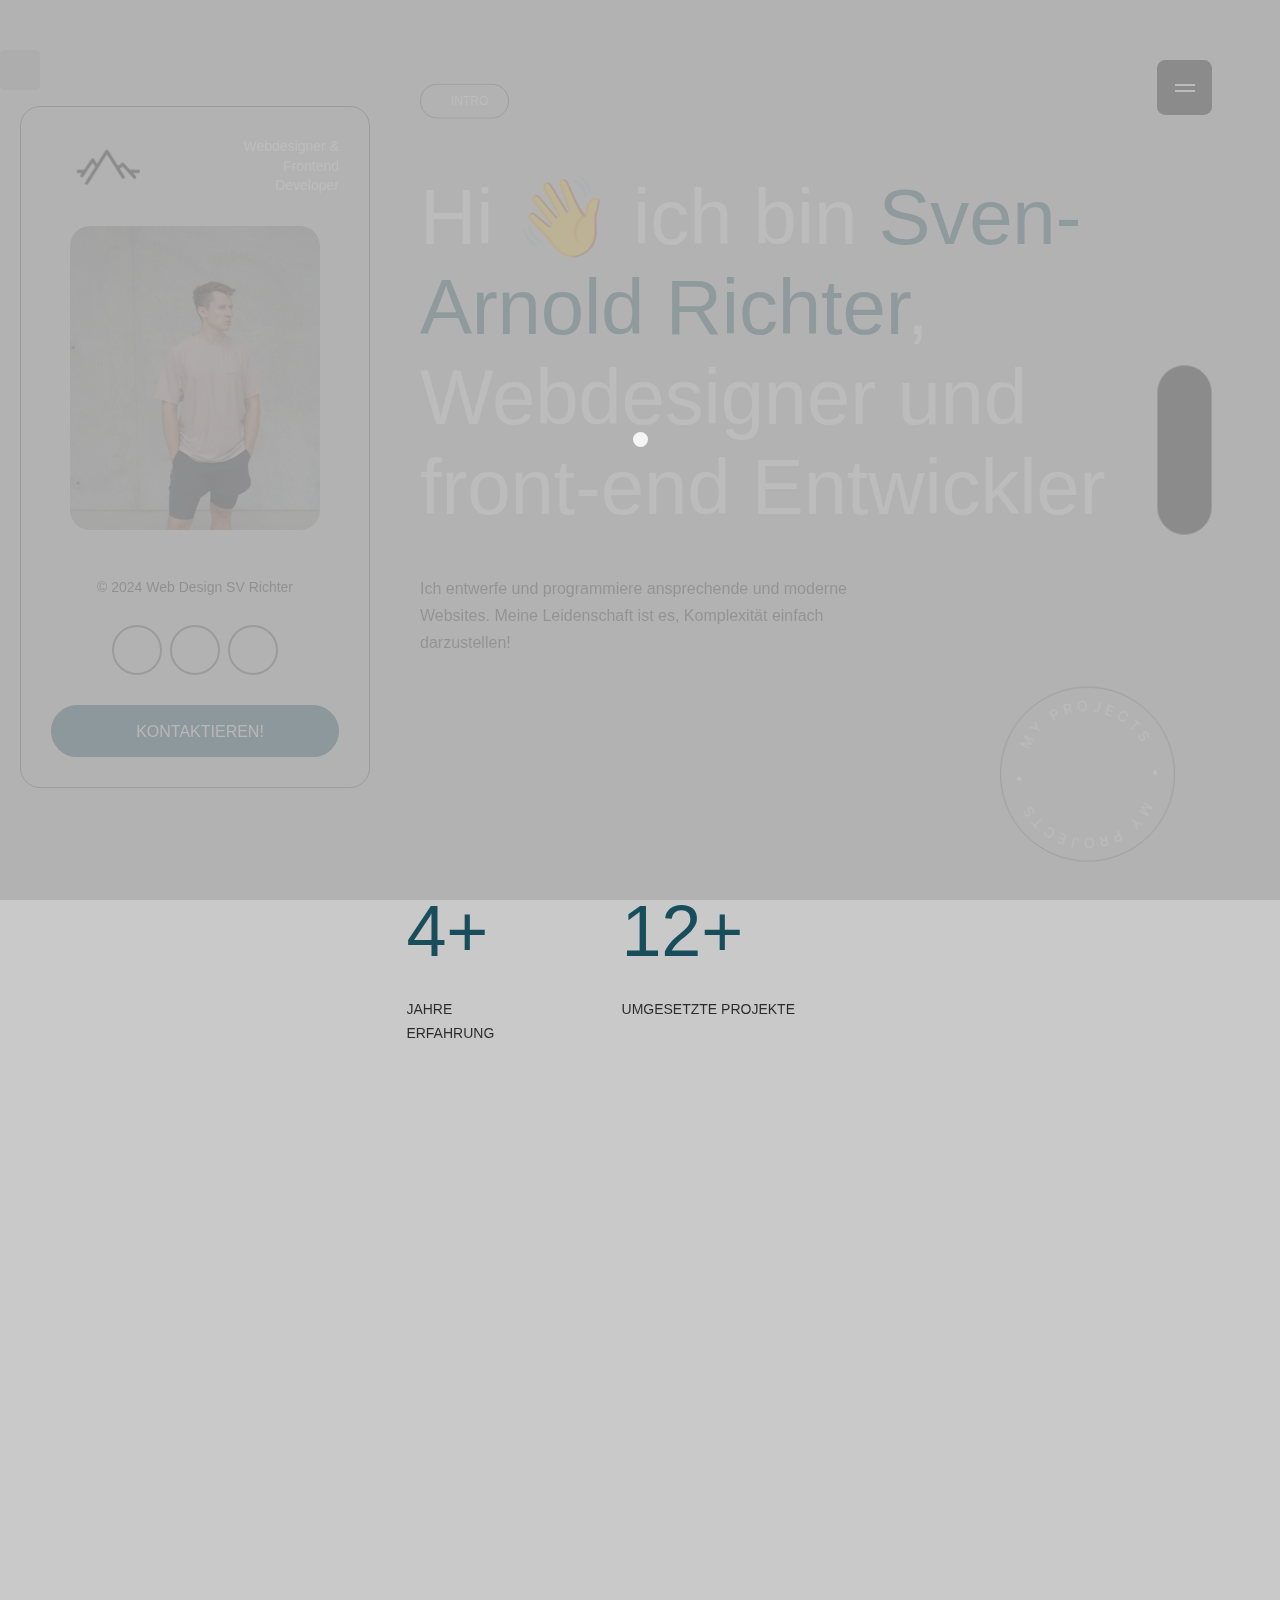
==== commit 81990586: "WIX Zertifizierung und Hovereffekt hinzugefügt" ====
--- a/home1.html
+++ b/home1.html
@@ -430,6 +430,14 @@
                                         <p class="name">Canva</p>
                                     </div>
                                 </div>
+                                <div class="col-md-3 scroll-animation" data-animation="fade_from_bottom">
+                                    <div class="skill">
+                                        
+                                            <img src="./assets/images/Accessibility_badge_1.png" alt="WIX accessibility badge">
+                                       
+                                        <p class="name">WIX accessibility zertification</p>
+                                    </div>
+                                </div>
                             </div>
         
                         </div>
--- a/assets/css/style.css
+++ b/assets/css/style.css
@@ -1008,6 +1008,7 @@
 }
 .skills .skill:hover .skill-inner {
     border-color: var(--primary_color);
+
 }
 .skills .skill .skill-inner img {
     display: block;
@@ -1025,7 +1026,14 @@
     margin: 0;
 }
 
-
+.skill {
+    position: relative;
+    transition: transform 0.3s ease; /* Smooth transition for the movement */
+}
+
+.skill:hover {
+    transform: translateY(-10px); /* Moves the container 10px upwards */
+}
 
 /* 14 - Portfolio */
 .portfolio-area {
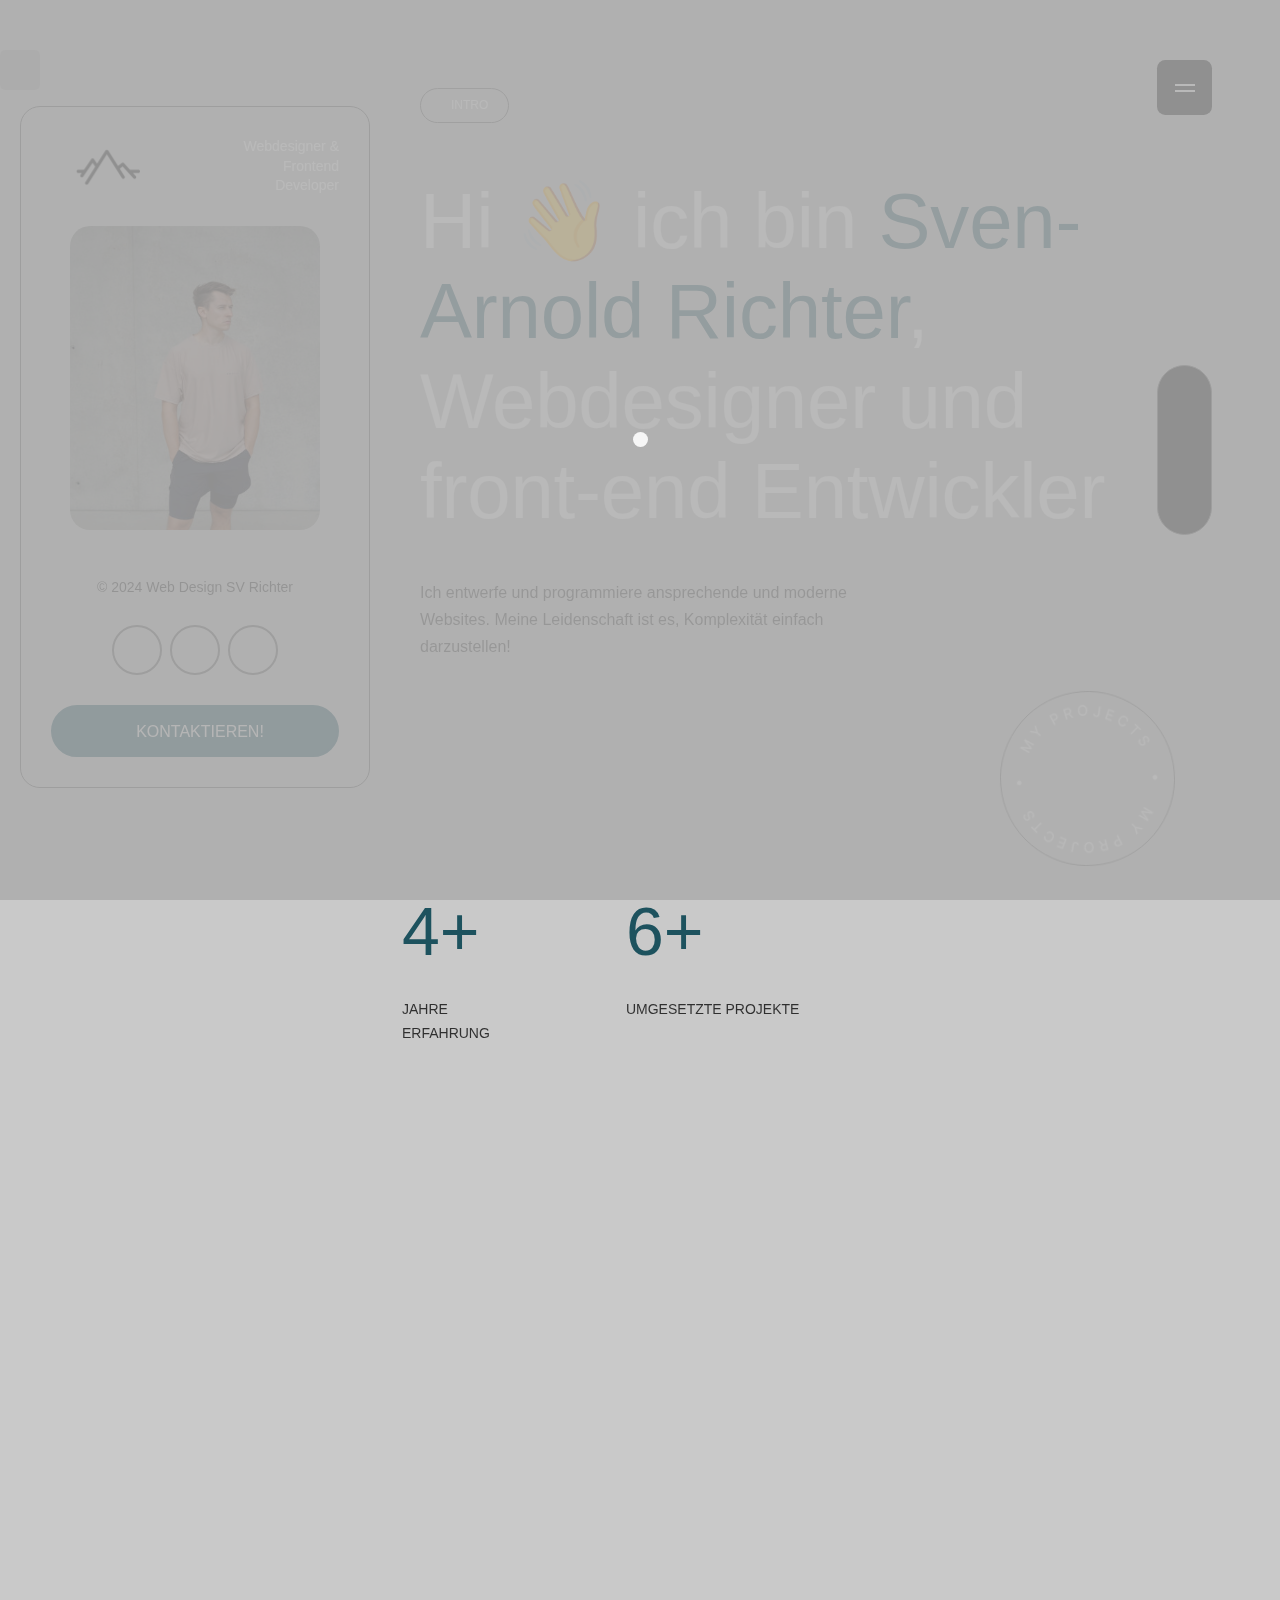
==== commit bcdd81f1: "Update all sides an Accessibility" ====
--- a/home1.html
+++ b/home1.html
@@ -55,21 +55,21 @@
                 <div class="global-color-option-inner">
                     <p>Colors</p>
                     <div class="color-boxed">
-                        <a href="#" class="clr-active" onclick="color1();"></a>
-                        <a href="#" onclick="color2();"></a>
-                        <a href="#" onclick="color3();"></a>
-                        <a href="#" onclick="color4();"></a>
-                        <a href="#" onclick="color5();"></a>
-                        <a href="#" onclick="color6();"></a>
-                        <a href="#" onclick="color7();"></a>
-                        <a href="#" onclick="color8();"></a>
-                    </div>
-
-                    <p>THREE DIMENSIONAL SHAPES</p>
+                        <a href="#" class="clr-active" onclick="color1();" title="dark blue"></a>
+                        <a href="#" onclick="color2();" title="yellow"></a>
+                        <a href="#" onclick="color3();" title="orange"></a>
+                        <a href="#" onclick="color4();" title="light blue"></a>
+                        <a href="#" onclick="color5();" title="grey"></a>
+                        <a href="#" onclick="color6();" title="turquoise"></a>
+                        <a href="#" onclick="color7();" title="red"></a>
+                        <a href="#" onclick="color8();" title="pink"></a>
+                    </div>
+
+                    <p>Hintergründe</p>
                     <ul class="themes">
-                        <li class="active"><a href="./home1.html">Solid Color</a></li>
-                        <li><a href="./home2.html">Simple Strings</a></li>
-                        <li><a href="./home3.html">Water Waves</a></li>
+                        <li class="active"><a href="./home1.html" title="solid color">Solid Color</a></li>
+                        <li><a href="./home2.html" title="sinple strings">Simple Strings</a></li>
+                        <li><a href="./home3.html" title="water waves">Water Waves</a></li>
                     </ul>
                 </div>
             </div>
@@ -212,7 +212,7 @@
                     </div>
                     <img class="me" src="./assets/images/Me-responsive.jpg" alt="Me">
                     <h2 class="designation">Wordpress & WIX Studio Webdesigner</h2>
-                    <h2 class="address"> aus Berlin</h2>
+                    <h3 class="address"> aus Berlin</h3>
                     <p class="copyright">&copy; 2024 webdesign-svrichter.de All Rights Reserved</p>
                     <ul class="social-profile d-flex align-items-center flex-wrap justify-content-center">
                         
@@ -253,11 +253,11 @@
         
                             <div class="facts d-flex">
                                 <div class="left scroll-animation" data-animation="fade_from_left">
-                                    <h1>4+</h1>
+                                    <h2>4+</h2>
                                     <p>Jahre <br>Erfahrung</p>
                                 </div>
                                 <div class="right scroll-animation" data-animation="fade_from_right">
-                                    <h1>12+</h1>
+                                    <h2>6+</h2>
                                     <p>Umgesetzte Projekte</p>
                                 </div>
                             </div>
@@ -272,8 +272,8 @@
                                 <h4 class="subtitle scroll-animation" data-animation="fade_from_bottom">
                                     <i class="lar la-user"></i> Über mich
                                 </h4>
-                                <h1 class="scroll-animation" data-animation="fade_from_bottom">Jedes gute Design beginnt mit einer<br>
-                                    <span>interessanten Geschichte.</span></h1>
+                                <h2 class="scroll-animation" data-animation="fade_from_bottom">Jedes gute Design beginnt mit einer<br>
+                                    <span>interessanten Geschichte.</span></h2>
                             </div>
                             <p class="scroll-animation" data-animation="fade_from_bottom">Ich habe mit vielen talentierten Menschen zusammen arbeiten dürfen, seit ich vor fast 4 Jahren als Webdesigner angefangen habe, sowohl privat als auch beruflich. 
                                 
@@ -290,27 +290,27 @@
                                 <h4 class="subtitle scroll-animation" data-animation="fade_from_bottom">
                                     <i class="las la-briefcase"></i> Lebenslauf
                                 </h4>
-                                <h1 class="scroll-animation" data-animation="fade_from_bottom">Bildung & <span>Erfahrungen</span></h1>
+                                <h2 class="scroll-animation" data-animation="fade_from_bottom">Bildung & <span>Erfahrungen</span></h2>
                             </div>
         
                             <div class="resume-timeline">
                                 <div class="item scroll-animation" data-animation="fade_from_right">
                                     <span class="date">2018 - Heute</span>
-                                    <h2>WordPress webdesigner + Onlineshop Betreiber</h2>
+                                    <h3>WordPress webdesigner + Onlineshop Betreiber</h3>
                                     <p>Bearfit-shop.de</p>
-                                    <h2>Front-End WordPress entwickler</h2>
+                                    <h3>Front-End WordPress entwickler</h3>
                                     <p>Codecademy</p>
                                 </div>
                                 <div class="item scroll-animation" data-animation="fade_from_right">
                                     <span class="date">2024 - heute</span>
-                                    <h2>Wix Studio & Wordpress designer</h2>
+                                    <h3>Wordpress & Wix Studio designer</h3>
                                     <p>Designflow Studio</p>
-                                    <h2>Web Designer</h2>
+                                    <h3>Web Designer</h3>
                                     <p>Freelancer</p>
                                 </div>
                                 <div class="item scroll-animation" data-animation="fade_from_right">
                                     <span class="date">2022 -2024 </span>
-                                    <h2>Front-end Software Engineer</h2>
+                                    <h3>Front-end Software Engineer</h3>
                                     <p>Codecademy</p>
                                 </div>
                             </div>
@@ -327,25 +327,25 @@
                                 <h4 class="subtitle scroll-animation" data-animation="fade_from_bottom">
                                     <i class="las la-stream"></i> Service
                                 </h4>
-                                <h1 class="scroll-animation" data-animation="fade_from_bottom">Meine <span>Spezialisierung</span></h1>
+                                <h2 class="scroll-animation" data-animation="fade_from_bottom">Meine <span>Spezialisierung</span></h2>
                             </div>
         
                             <div class="services-items">
                                 <div class="service-item scroll-animation" data-animation="fade_from_bottom">
                                     <i class="las la-bezier-curve"></i>
-                                    <h2>Website Design</h2>
-                                    <p>Ich erstelle digitale Produkte und Websites mit benutzerfreundlichem und eindrucksvollen Design's - mit Wix Studio und Wordpress.</p>
+                                    <h3>Website Design</h3>
+                                    <p>Ich erstelle digitale Produkte und Websites mit benutzerfreundlichem und eindrucksvollen Design's - mit Wordpress und WIX Studio.</p>
                                     <span class="projects">6 Projekte</span>
                                 </div>
                                 <div class="service-item scroll-animation" data-animation="fade_from_bottom">
                                     <i class="las la-code"></i>
-                                    <h2>Entwicklung</h2>
-                                    <p>Ich baue Websites, die mit Wix studio, Webflow oder WordPress live gehen.</p>
+                                    <h3>Entwicklung</h3>
+                                    <p>Ich baue Websites, die mit WordPress oder Wix studio live gehen.</p>
                                     <span class="projects">7 Projekte</span>
                                 </div>
                                 <div class="service-item scroll-animation" data-animation="fade_from_bottom">
                                     <i class="las la-bezier-curve"></i>
-                                    <h2>SEO</h2>
+                                    <h3>SEO</h3>
                                     <p>Ich erhöhe den Traffic für Websiten mit SEO-optimierten Inhalten.</p>
                                     <span class="projects">2 Projekte</span>
                                 </div>
@@ -363,7 +363,7 @@
                                 <h4 class="subtitle scroll-animation" data-animation="fade_from_bottom">
                                     <i class="las la-shapes"></i> Meine Skills
                                 </h4>
-                                <h1 class="scroll-animation" data-animation="fade_from_bottom">Meine <span>Skills</span></h1>
+                                <h2 class="scroll-animation" data-animation="fade_from_bottom">Meine <span>Skills</span></h2>
                             </div>
         
                             <div class="row skills text-center">
@@ -371,7 +371,7 @@
                                     <div class="skill">
                                         <div class="skill-inner">
                                             <img src="./assets/images/wordpress.png" alt="Wordpress">
-                                            <h1 class="percent">92%</h1>
+                                            <h3 class="percent">92%</h3>
                                         </div>
                                         <p class="name">Wordpress</p>
                                     </div>
@@ -380,7 +380,7 @@
                                     <div class="skill">
                                         <div class="skill-inner">
                                             <img src="./assets/images/wixlogo.png" alt="Webflow">
-                                            <h1 class="percent">85%</h1>
+                                            <h3 class="percent">85%</h3>
                                         </div>
                                         <p class="name">Wix studio</p>
                                     </div>
@@ -389,7 +389,7 @@
                                     <div class="skill">
                                         <div class="skill-inner">
                                             <img src="./assets/images/webflow.png" alt="Webflow">
-                                            <h1 class="percent">45%</h1>
+                                            <h3 class="percent">45%</h3>
                                         </div>
                                         <p class="name">Webflow</p>
                                     </div>
@@ -398,7 +398,7 @@
                                     <div class="skill">
                                         <div class="skill-inner">
                                             <img src="./assets/images/react.png" alt="React">
-                                            <h1 class="percent">30%</h1>
+                                            <h3 class="percent">30%</h3>
                                         </div>
                                         <p class="name">React</p>
                                     </div>
@@ -407,7 +407,7 @@
                                     <div class="skill">
                                         <div class="skill-inner">
                                             <img src="./assets/images/Affinitydesigner.png" alt="Affinity">
-                                            <h1 class="percent">86%</h1>
+                                            <h3 class="percent">86%</h3>
                                         </div>
                                         <p class="name">Affinity designer, photo, publisher</p>
                                     </div>
@@ -416,7 +416,7 @@
                                     <div class="skill">
                                         <div class="skill-inner">
                                             <img src="./assets/images/Adobeexpress.png" alt="Adobe express">
-                                            <h1 class="percent">80%</h1>
+                                            <h3 class="percent">80%</h3>
                                         </div>
                                         <p class="name">Adobe Express</p>
                                     </div>
@@ -425,7 +425,7 @@
                                     <div class="skill">
                                         <div class="skill-inner">
                                             <img src="./assets/images/Canvalogo.png" alt="Canva">
-                                            <h1 class="percent">70%</h1>
+                                            <h3 class="percent">70%</h3>
                                         </div>
                                         <p class="name">Canva</p>
                                     </div>
@@ -452,7 +452,7 @@
                                 <h4 class="subtitle scroll-animation" data-animation="fade_from_bottom">
                                     <i class="las la-grip-vertical"></i> portfolio
                                 </h4>
-                                <h1 class="scroll-animation" data-animation="fade_from_bottom">Umgesetzte <span>Projekte</span></h1>
+                                <h2 class="scroll-animation" data-animation="fade_from_bottom">Umgesetzte <span>Projekte</span></h2>
                             </div>
         
                             <div class="row portfolio-items">
@@ -476,7 +476,7 @@
                                                
                                             </ul>
                                         </div>
-                                        <h2><a href="https://webdesign-svrichter.wixstudio.io/my-site-6">Ahorn Camp Website</a></h2>
+                                        <h3><a href="https://webdesign-svrichter.wixstudio.io/naturecamp">Nature Camp Website</a></h3>
                                     </div>
                                 </div>
         
@@ -493,14 +493,14 @@
                                                     <a href="">WordPress</a>
                                                 </li>
                                                 <li>
-                                                    <a href="">Bootstrap</a>
+                                                    <a href="">WooCommerce</a>
                                                 </li>
                                                 <li>
                                                     <a href="">Affinity</a>
                                                 </li>
                                             </ul>
                                         </div>
-                                        <h2><a href="https://bearfit-shop.de/">Bearfit-shop.de</a></h2>
+                                        <h3><a href="https://bearfit-shop.de/">Bearfit-shop.de</a></h3>
                                     </div>
                                 </div>
         
@@ -520,7 +520,7 @@
                                                 </li>
                                             </ul>
                                         </div>
-                                        <h2><a href="https://webdesign-svrichter.wixstudio.io/my-site-5">Camping Template warm</a></h2>
+                                        <h3><a href="https://webdesign-svrichter.wixstudio.io/my-site-5">Camping Template warm</a></h3>
                                     </div>
                                 </div>
         
@@ -536,7 +536,7 @@
                                                     <a href="">Wordpress</a>
                                                 </li>
                                                 <li>
-                                                    <a href="">Bootstrap</a>
+                                                    <a href="">Nicepage</a>
                                                 </li>
                                                 <li>
                                                     <a href="">Affinity</a>
@@ -546,7 +546,7 @@
                                                 </li>
                                             </ul>
                                         </div>
-                                        <h2><a href="">Matthias Richter Hair & Beauty</a></h2>
+                                        <h3><a href="https://mr-hair-beauty.de/New-homepage/">Matthias Richter Hair & Beauty</a></h3>
                                     </div>
                                 </div>
         
@@ -585,7 +585,7 @@
                                 <h4 class="subtitle scroll-animation" data-animation="fade_from_bottom">
                                     <i class="las la-envelope"></i> Kontakt
                                 </h4>
-                                <h1 class="scroll-animation" data-animation="fade_from_bottom">Let's Work <span>Together!</span></h1>
+                                <h2 class="scroll-animation" data-animation="fade_from_bottom">Let's Work <span>Together!</span></h2>
                             </div>
                             <h3 class="scroll-animation" data-animation="fade_from_bottom"><a class="email text-white" href="mailto:webdesign-svrichter@outlook.de?
                                  &subject=Kontakt/Anfrage - Webdesign &body=Fügen Sie hier Ihre Anfrage mit allen Informationen ein.."><i class="las la-at"></i> webdesign-svrichter@outlook.de</a></h3>
@@ -632,7 +632,7 @@
         <div class="col-lg-3 col-md-6 mb-4"></div>
         <div class="col-lg-6 mb-4  ">
             <p>
-                Diese Website dient als Portfolio meiner Arbeit. Entdecken Sie Umgesetzte Projekte und lassen Sie sich inspirieren. Kontaktieren Sie mich gerne, um Ihr nächstes Webdesign-Projekt gemeinsam umzusetzen!
+                Diese Website dient als Portfolio meiner Arbeit. Kontaktieren Sie mich gerne, um Ihr nächstes Webdesign-Projekt gemeinsam umzusetzen!
             </p>
         </div>
        </div>
--- a/assets/css/style.css
+++ b/assets/css/style.css
@@ -654,6 +654,18 @@
     color: #fff;
 }
 
+.close-settings {
+    position: absolute;
+    top: 10px;
+    right: 20px;
+    font-size: 28px;
+    cursor: pointer;
+    color: #fff;
+}
+
+.close-settings:hover {
+    color: rgb(148, 148, 148);
+}
 
 /* 05 - Section Header */
 .section-header h1 {
@@ -667,6 +679,27 @@
     color: var(--primary_color);
 }
 
+.section-header h2 {
+    font-size: 48px;
+    line-height: 60px;
+    color: #fff;
+    font-weight: 300;
+    margin-bottom: 33px;
+}
+.section-header h2 span {
+    color: var(--primary_color);
+}
+
+.section-header-1 h2 {
+    font-size: 42px;
+    line-height: 60px;
+    color: #fff;
+    font-weight: 300;
+    margin-bottom: 33px;
+}
+.section-header-1 h2 span {
+    color: var(--primary_color);
+}
 
 /* 06 - Left Sidebar */
 .left-sidebar {
@@ -707,6 +740,12 @@
     text-align: center;
     font-weight: 300;
 }
+.left-sidebar h3 {
+    font-size: 24px;
+    color: #fff;
+    text-align: center;
+    font-weight: 300;
+}
 .left-sidebar .address {
     margin-bottom: 30px;
 }
@@ -798,6 +837,13 @@
     line-height: 56px;
     margin-bottom: 38px;
 }
+.hero-section .hero-content .facts h2 {
+    font-weight: 300;
+    font-size: 68px;
+    color: var(--primary_color);
+    line-height: 56px;
+    margin-bottom: 38px;
+}
 .hero-section .hero-content .facts p {
     font-size: 14px;
     line-height: 24px;
@@ -908,19 +954,19 @@
     margin-bottom: 28px;
     transition: .3s;
 }
-.resume-area .resume-content .resume-timeline .item h2 {
+.resume-area .resume-content .resume-timeline .item h3 {
     font-size: 24px;
     font-weight: 300;
     margin-bottom: 5px;
     color: #fff;
 }
-.resume-area .resume-content .resume-timeline .item h2 a {
+.resume-area .resume-content .resume-timeline .item h3 a {
     color: #fff;
     display: block;
 }
 .resume-area .resume-content .resume-timeline .item p {
     font-size: 13px;
-    color: #999999;
+    color: #4a4a4a;
     margin-bottom: 18px;
 }
 .resume-area .resume-content .resume-timeline .item p:last-child {
@@ -951,13 +997,13 @@
 .services-items .service-item:last-child {
     margin-bottom: 0;
 }
-.services-items .service-item h2 {
+.services-items .service-item h3 {
     font-size: 24px;
     font-weight: 300;
     margin-bottom: 8px;
     color: #fff;
 }
-.services-items .service-item h2 a {
+.services-items .service-item h3 a {
     color: #fff;
     transition: .3s;
 }
@@ -1014,7 +1060,7 @@
     display: block;
     margin: auto auto 29px auto;
 }
-.skills .skill .skill-inner h1 {
+.skills .skill .skill-inner h3 {
     font-size: 30px;
     color: var(--primary_color);
     font-weight: 300;
@@ -1084,19 +1130,20 @@
     background: #1f1f1f;
     color: #fff;
 }
-.portfolio-items .portfolio-item h2 {
+.portfolio-items .portfolio-item h3 {
     font-size: 24px;
     font-weight: 300;
     margin: 0;
 }
-.portfolio-items .portfolio-item h2 a {
+.portfolio-items .portfolio-item h3 a {
     color: #fff;
     display: inline-block;
     border-bottom: 1px solid transparent;
     transition: .3s;
 }
-.portfolio-items .portfolio-item:hover h2 a {
+.portfolio-items .portfolio-item:hover h3 a {
     border-color: #ffffff;
+
 }
 
 
@@ -1891,13 +1938,14 @@
 
 .custom-link {
     transition: text-decoration;
-    transition-delay: 0.5s; /* Verzögerung des Hovern um 0,5 Sekunden */
+    color: #c4c4c4;
+    transition-delay: 0.7s; /* Verzögerung des Hovern um 0,5 Sekunden */
     }
 
 /* Benutzerdefiniertes CSS für Link-Unterstreichung beim Hover */
 .custom-link:hover {
     text-decoration: underline;
-    color: #1f1f1f;
+    color: #ffffff;
     }
 
 .footer-area {
